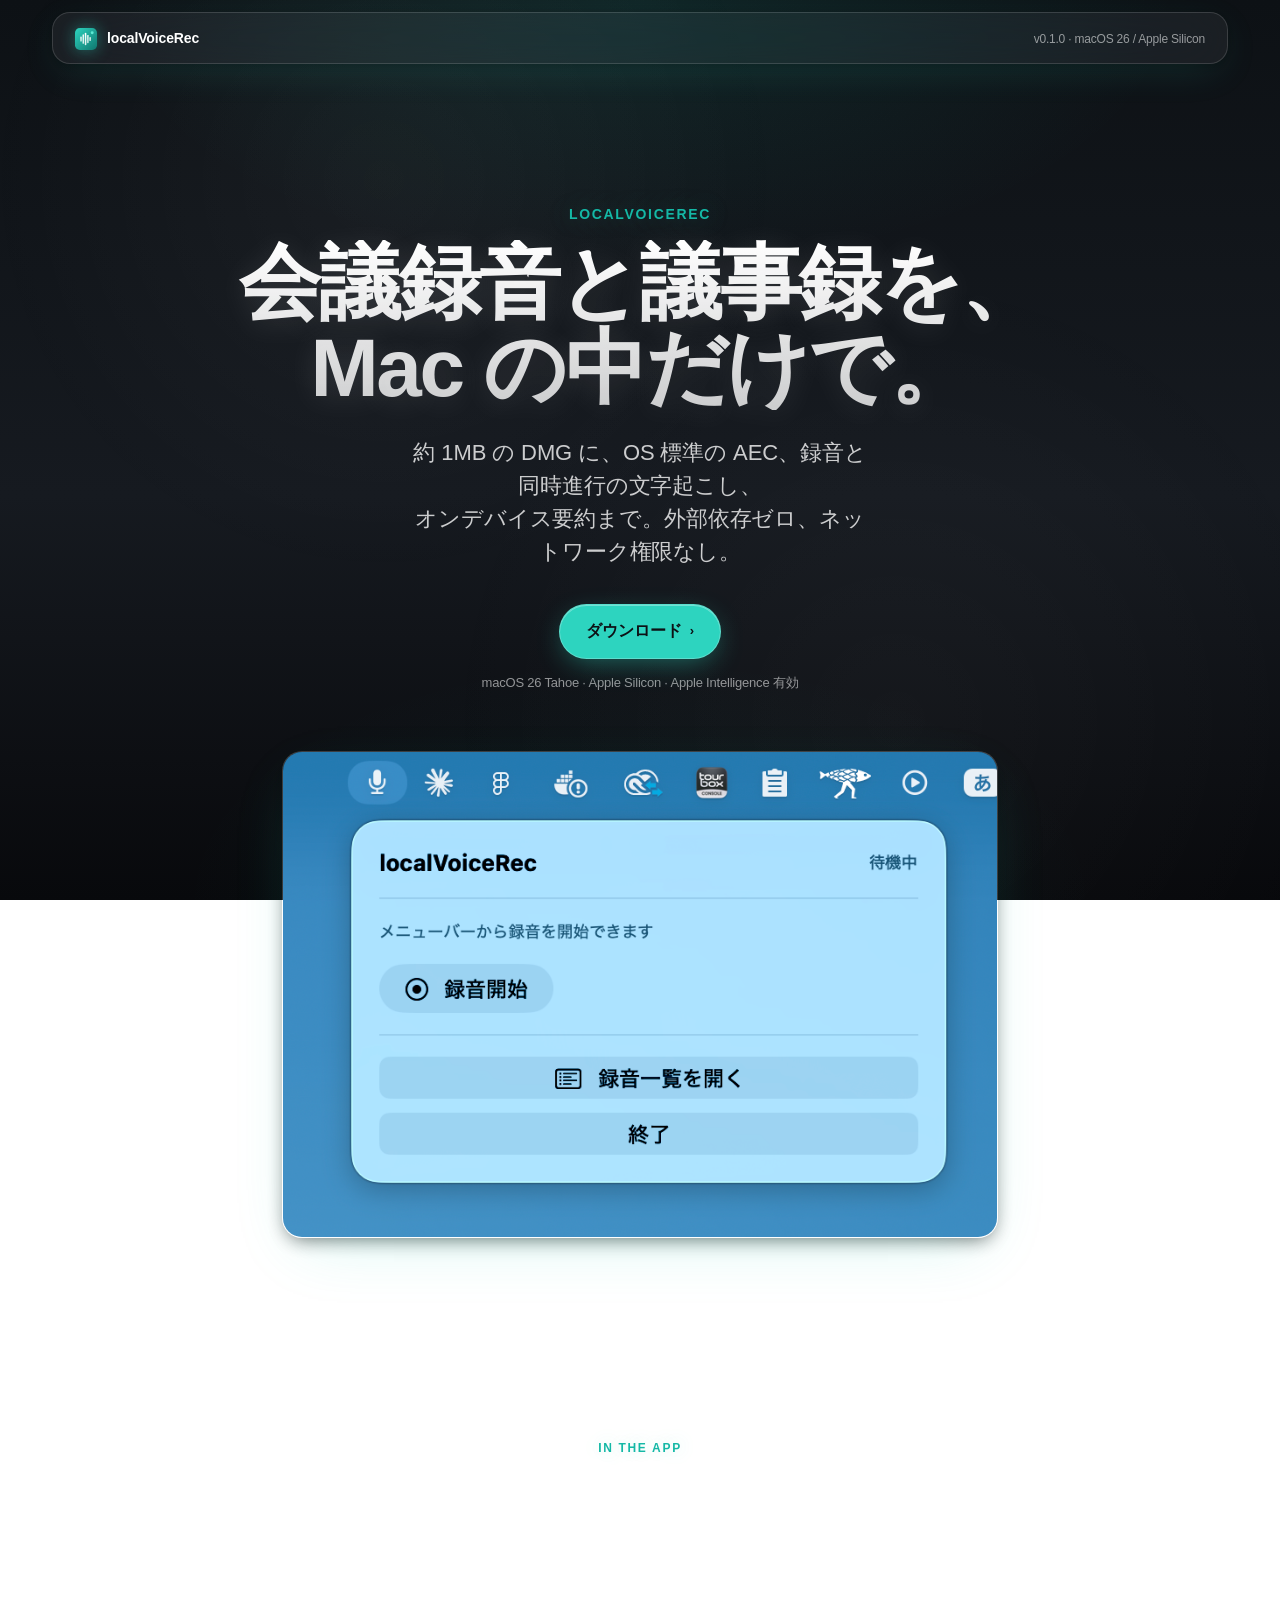
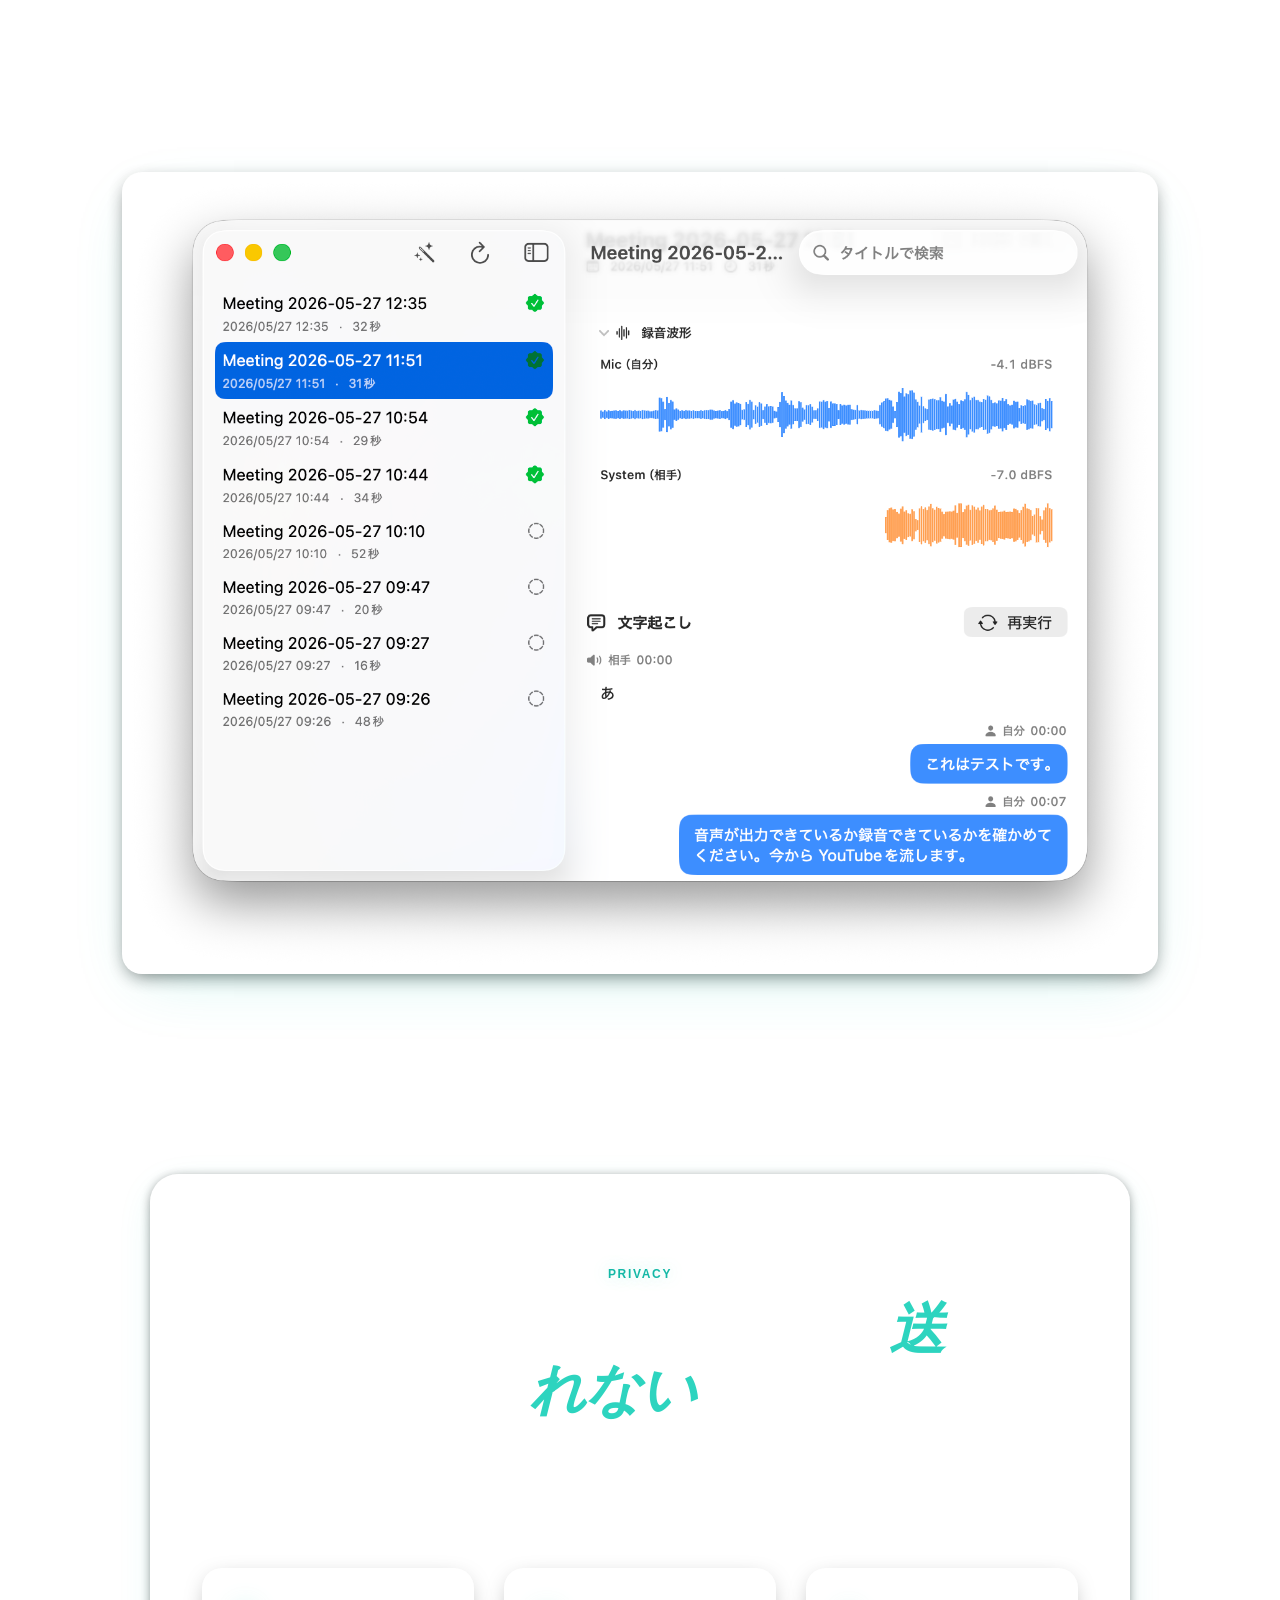
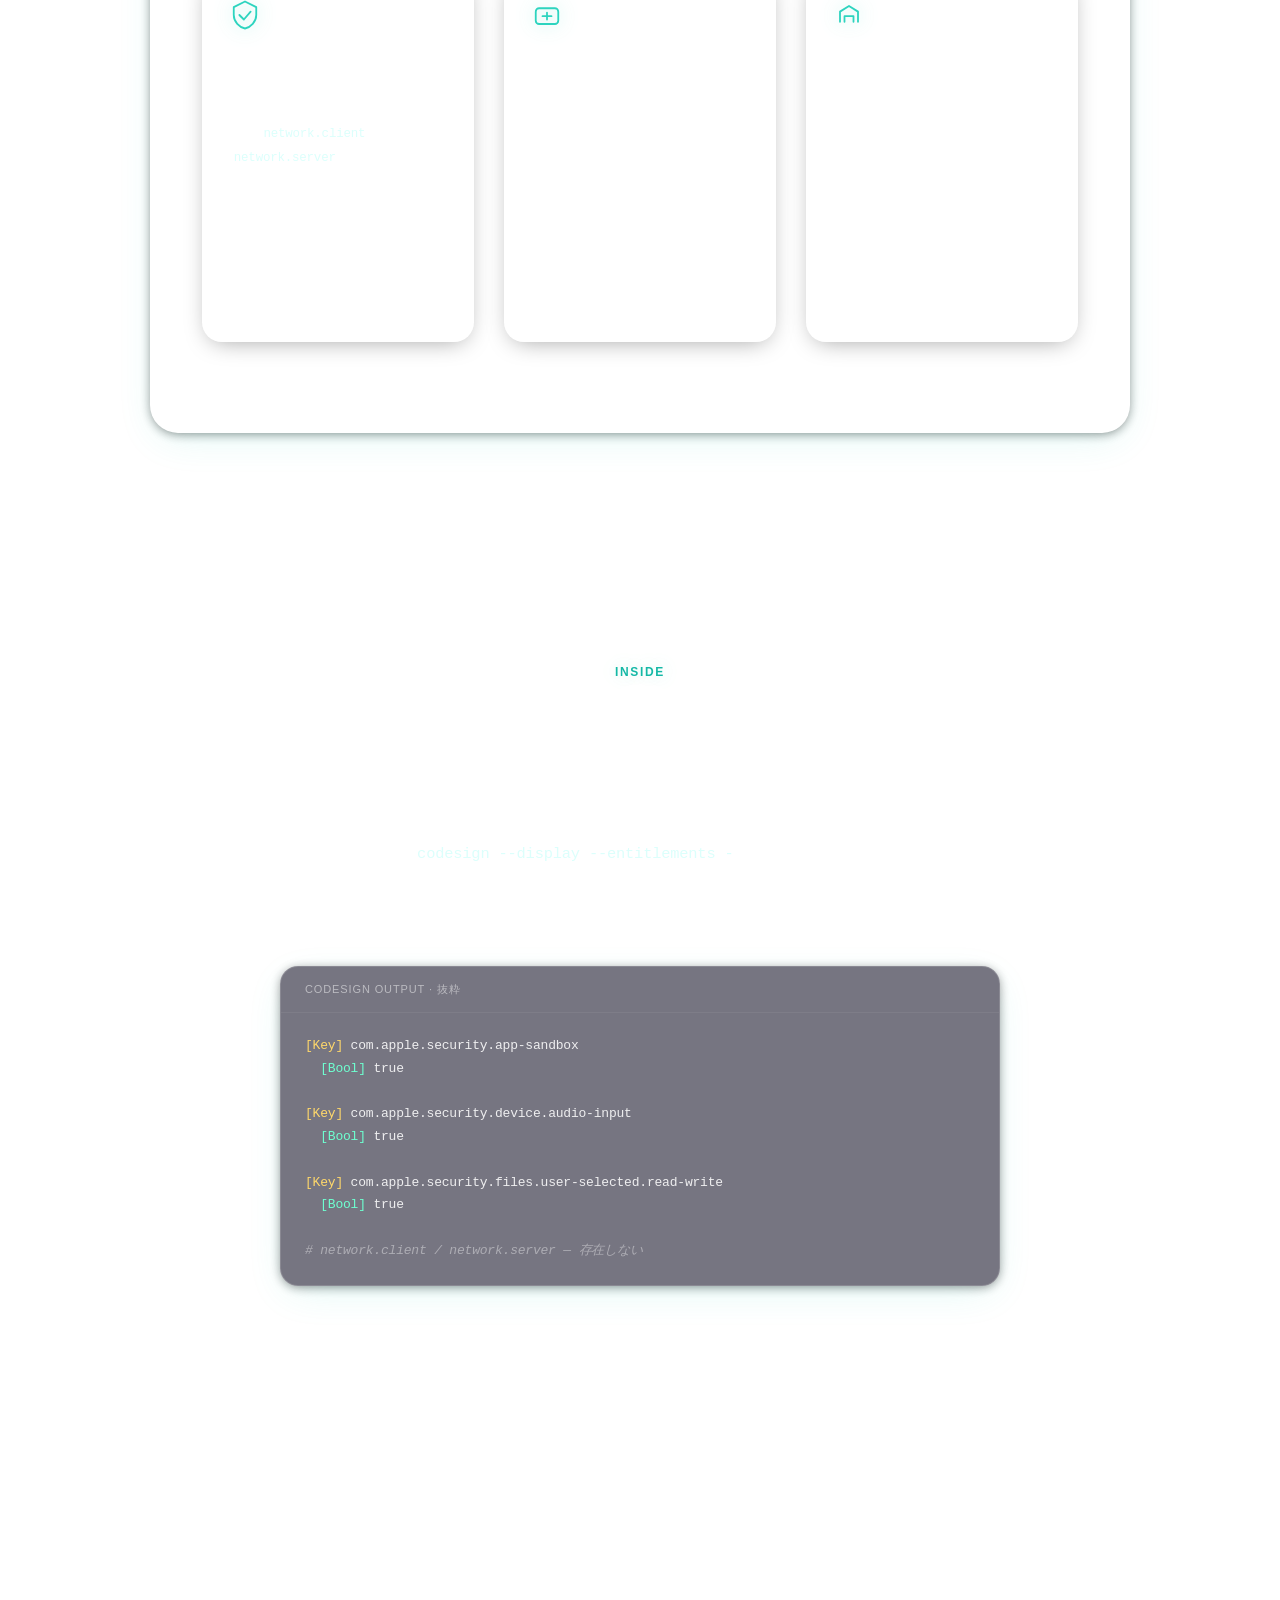
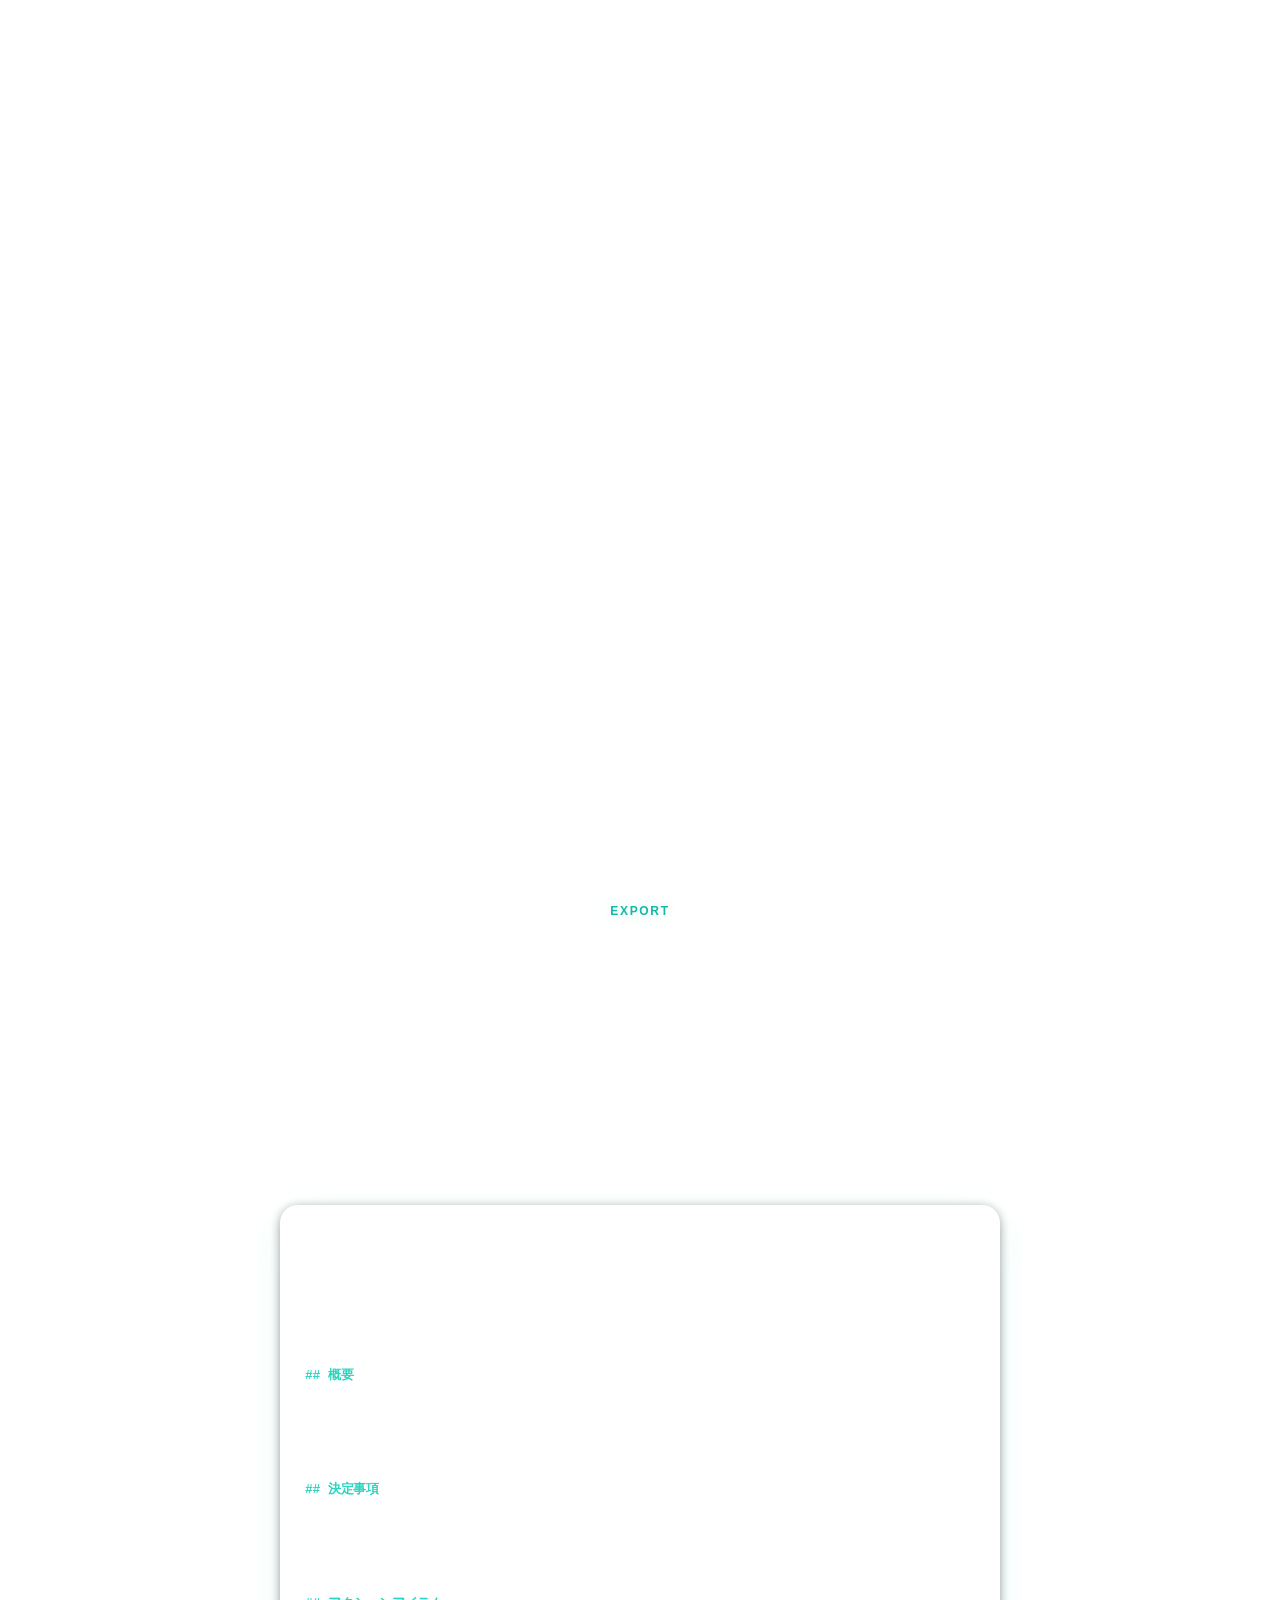
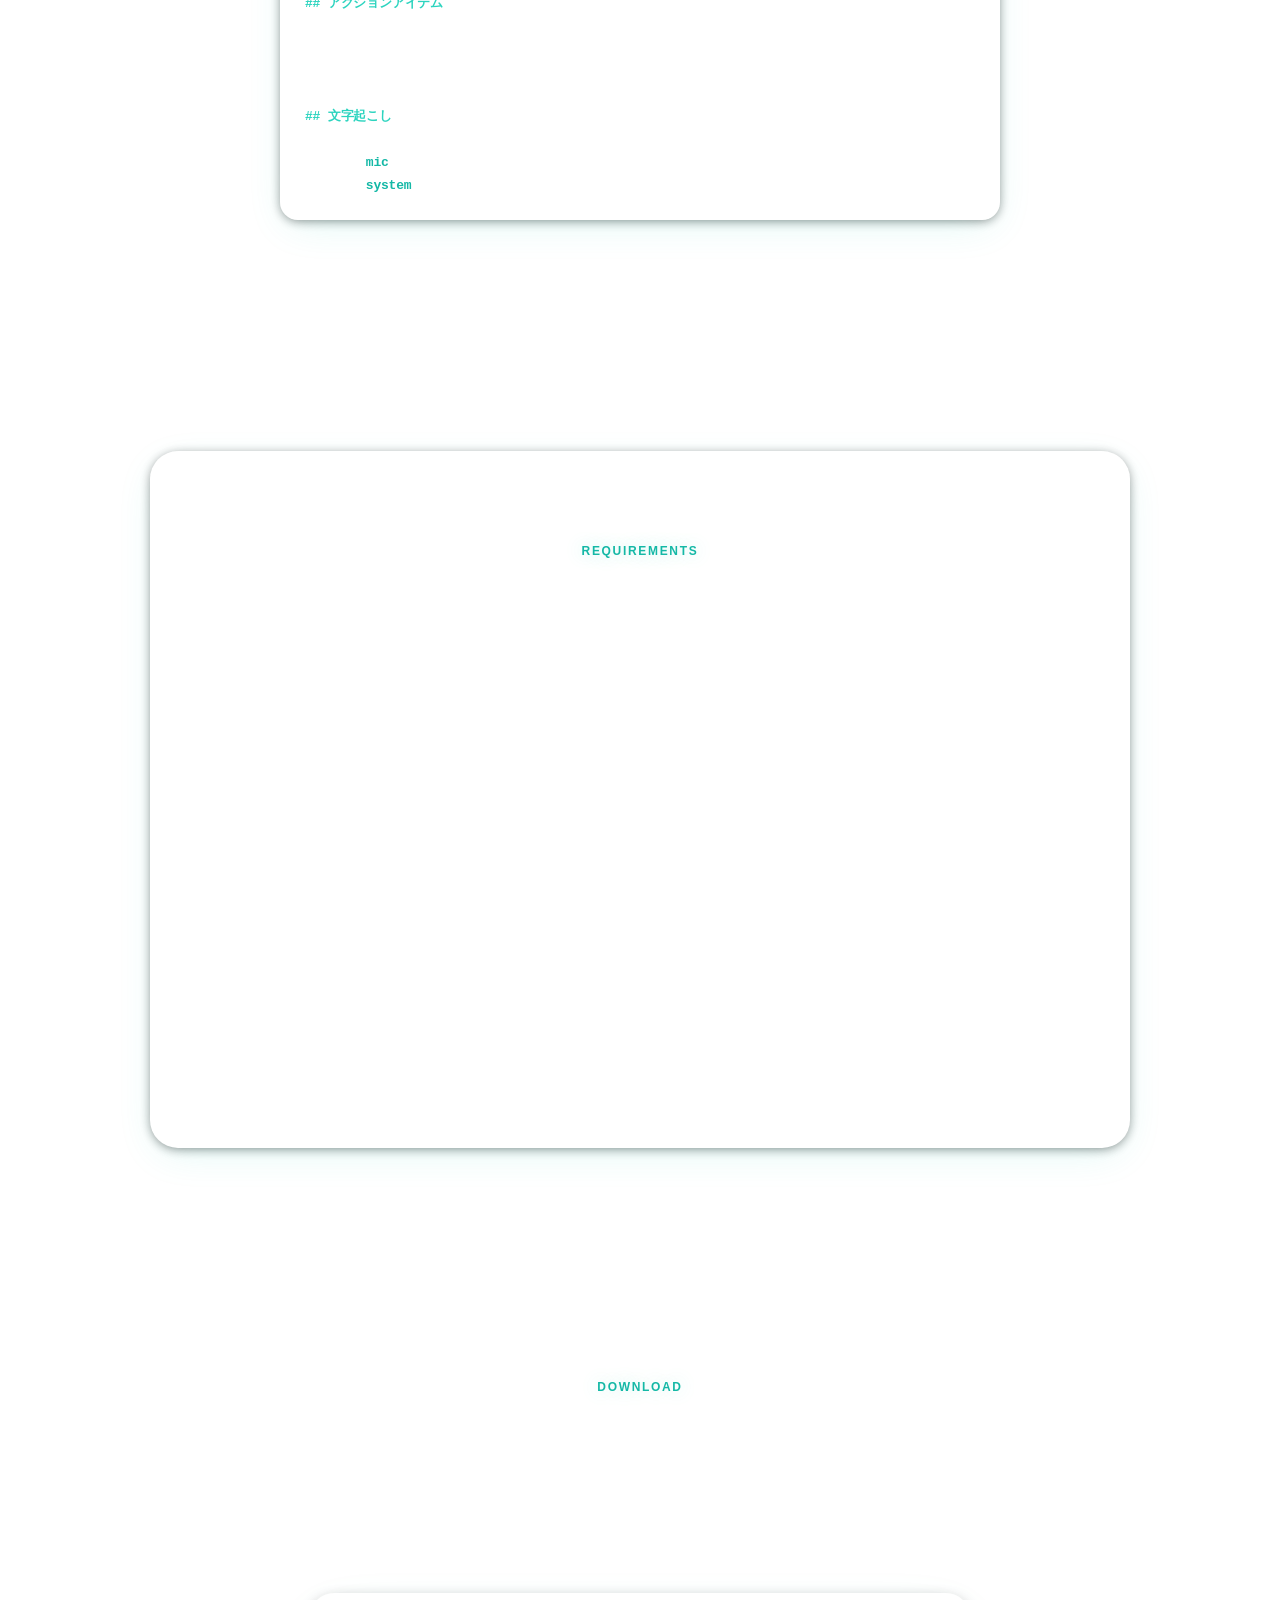
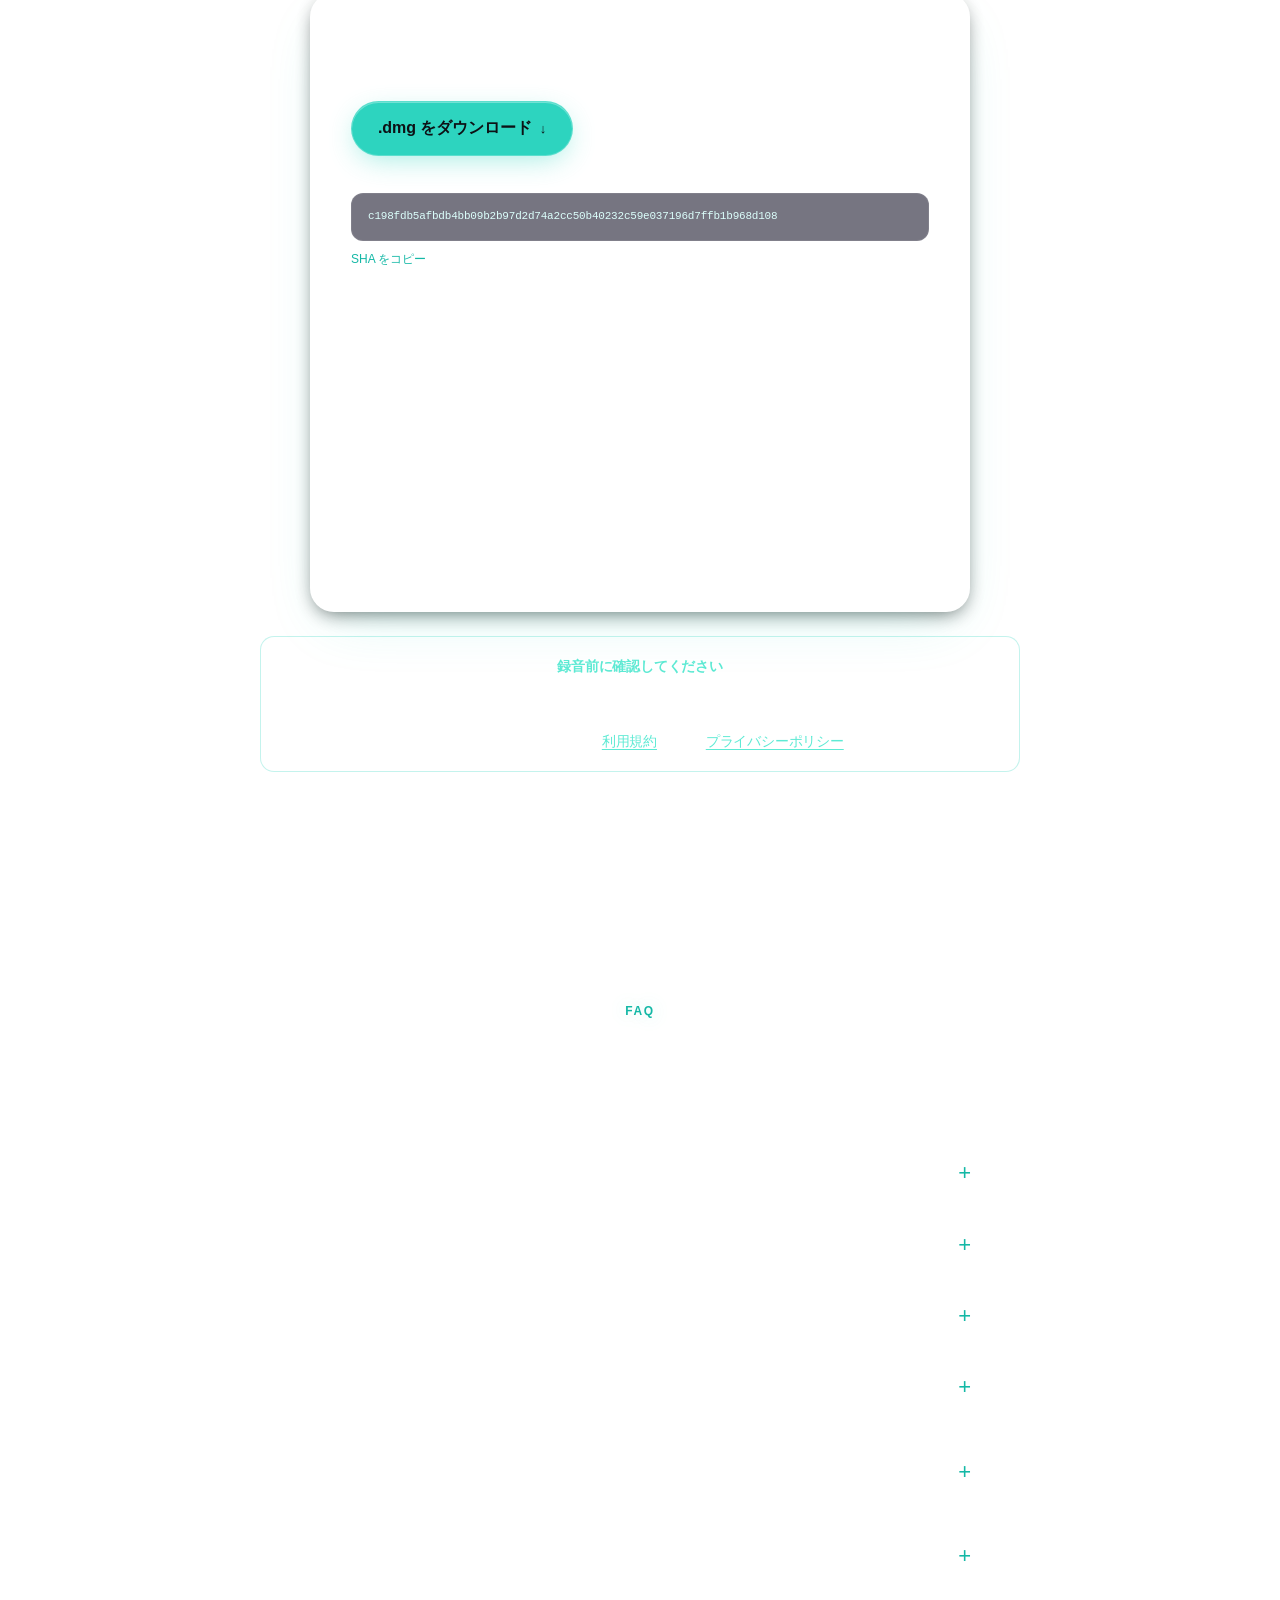
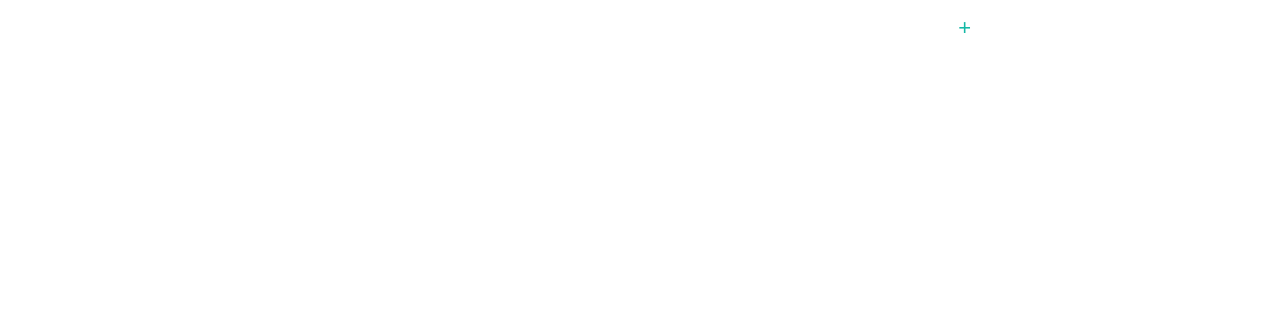
==== site/index.html @ 3bce3378 "Site: drop AI-rainbow palette, switch to charcoal + monochrome teal Why: pink/blue/cyan/violet auror" ====
<!doctype html>
<html lang="ja">
<head>
  <meta charset="utf-8" />
  <meta name="viewport" content="width=device-width, initial-scale=1, viewport-fit=cover" />
  <title>localVoiceRec — 会議録音と議事録を、Mac の中だけで。</title>
  <meta name="description" content="約 1MB の DMG、外部依存ゼロ、ネットワーク権限なし。OS 標準の AEC とオンデバイス文字起こし／要約で、録音から議事録までを Mac の中だけで完結させる macOS アプリ。" />
  <meta name="theme-color" content="#0D1115" />
  <meta property="og:title" content="localVoiceRec" />
  <meta property="og:description" content="約 1MB の DMG。AEC・文字起こし・要約まで、すべてデバイスの中で。" />
  <meta property="og:type" content="website" />
  <link rel="icon" href="favicon.svg" type="image/svg+xml" />
  <link rel="stylesheet" href="style.css" />
  <script>
    // モーション初期化: reduce-motion でないときだけ .lvr-anim を付与する。
    // CSS は .lvr-anim 配下にスコープされているので、付与しないと完全に静的レイアウト。
    // <head> で同期的に付けることで初回描画前にスタイルが確定し、ちらつきを防ぐ。
    (function () {
      try {
        if (!matchMedia('(prefers-reduced-motion: reduce)').matches) {
          document.documentElement.classList.add('lvr-anim');
        }
      } catch (_) { /* 古いブラウザ: 静的のまま */ }
    })();
  </script>
</head>
<body>

<!-- ─────────────────────────────────────────────
     Global nav
     ───────────────────────────────────────────── -->
<header class="globalnav" role="banner">
  <div class="wrap-wide">
    <div class="globalnav-inner">
      <div class="globalnav-brand">
        <svg viewBox="0 0 64 64" aria-hidden="true">
          <defs>
            <linearGradient id="lvrBrandBg" x1="0" y1="0" x2="1" y2="1">
              <stop offset="0%"  stop-color="#2DD4BF"/>
              <stop offset="100%" stop-color="#0F766E"/>
            </linearGradient>
            <linearGradient id="lvrBrandBars" x1="0" y1="0" x2="0" y2="1">
              <stop offset="0%"  stop-color="#FFFFFF"/>
              <stop offset="100%" stop-color="rgba(255,255,255,0.85)"/>
            </linearGradient>
          </defs>
          <rect width="64" height="64" rx="14" fill="url(#lvrBrandBg)"/>
          <g fill="url(#lvrBrandBars)">
            <rect x="15.5" y="24.5" width="4" height="15" rx="2"/>
            <rect x="22" y="18" width="4" height="28" rx="2"/>
            <rect x="28.5" y="13.5" width="4.5" height="37" rx="2.25"/>
            <rect x="35.5" y="20" width="4" height="24" rx="2"/>
            <rect x="42" y="26" width="4" height="12" rx="2"/>
          </g>
          <circle cx="50" cy="14" r="4.25" fill="#5EEAD4"/>
        </svg>
        localVoiceRec
      </div>
      <div class="globalnav-meta">v0.1.0 · macOS 26 / Apple Silicon</div>
    </div>
  </div>
</header>

<!-- ─────────────────────────────────────────────
     Hero
     ───────────────────────────────────────────── -->
<section class="hero">
  <div class="wrap">
    <p class="hero-eyebrow">localVoiceRec</p>
    <h1>会議録音と議事録を、<br />Mac の中だけで。</h1>
    <p class="hero-lead">
      約 1MB の DMG に、OS 標準の AEC、録音と同時進行の文字起こし、<br />
      オンデバイス要約まで。外部依存ゼロ、ネットワーク権限なし。
    </p>
    <div class="hero-cta">
      <a class="btn-pill btn-pill-primary" href="#download">
        ダウンロード
        <span class="arrow">›</span>
      </a>
      <p class="hero-fineprint">macOS 26 Tahoe · Apple Silicon · Apple Intelligence 有効</p>
    </div>
  </div>
  <figure class="hero-shot">
    <img class="parallax-tilt" src="screenshots/menubar.png" alt="メニューバーから localVoiceRec を開いたウィンドウ。録音開始 / 録音一覧を開く / 終了の 3 つの操作。" />
  </figure>
</section>

<!-- ─────────────────────────────────────────────
     Detail screenshot — full bleed product shot
     ───────────────────────────────────────────── -->
<section class="feature alt reveal">
  <div class="wrap-wide">
    <p class="feature-eyebrow">In the app</p>
    <h2>すべての工程を、ひとつのウィンドウで。</h2>
    <p class="feature-lead">
      録音中からリアルタイムに伸びる文字起こし、チャンネル別の波形、停止後の構造化要約まで。
      左右に並ぶレイアウトで切り替えなしに完結します。
    </p>
    <figure class="app-shot">
      <img class="parallax-tilt" src="screenshots/detail.png" alt="録音一覧と詳細ウィンドウ。左に Meeting エントリ、右に Mic / System の波形と話者ごとの吹き出し、要約まで縦に並ぶ。" />
    </figure>
  </div>
</section>

<!-- ─────────────────────────────────────────────
     Manifesto / 3 pillars (dark section)
     ───────────────────────────────────────────── -->
<section class="feature dark reveal">
  <div class="wrap">
    <p class="feature-eyebrow">Privacy</p>
    <h2>送らない、ではなく、<em>送れない</em>。</h2>
    <p class="feature-lead">
      ネットワーク権限を持たないため、アプリは外部と通信する経路自体を持ちません。
      AEC・文字起こし・要約は、いずれも OS 標準フレームワーク内で完結します。
    </p>
    <div class="feature-grid">
      <div class="feature-card">
        <svg class="feature-icon" viewBox="0 0 32 32" fill="none" stroke="currentColor" stroke-width="1.6" stroke-linecap="round" stroke-linejoin="round" aria-hidden="true">
          <path d="M16 4 L26 9 V16 C26 22 21 27 16 28 C11 27 6 22 6 16 V9 Z"/>
          <path d="M11 16 L15 20 L21 13"/>
        </svg>
        <h3>ネットワーク権限ゼロ</h3>
        <p>App Sandbox を有効化したうえで、<code>network.client</code> / <code>network.server</code> をいずれも付与していません。OS レベルで通信できません。</p>
      </div>
      <div class="feature-card">
        <svg class="feature-icon" viewBox="0 0 32 32" fill="none" stroke="currentColor" stroke-width="1.6" stroke-linecap="round" stroke-linejoin="round" aria-hidden="true">
          <rect x="6" y="10" width="20" height="14" rx="3"/>
          <path d="M16 14 V20"/>
          <path d="M12 17 H20"/>
        </svg>
        <h3>オフラインで完結</h3>
        <p>文字起こしは macOS 26 の SpeechAnalyzer、要約は Foundation Models（オンデバイス）。録音から議事録までインターネットは不要です。</p>
      </div>
      <div class="feature-card">
        <svg class="feature-icon" viewBox="0 0 32 32" fill="none" stroke="currentColor" stroke-width="1.6" stroke-linecap="round" stroke-linejoin="round" aria-hidden="true">
          <path d="M8 22 L8 13 L16 8 L24 13 L24 22"/>
          <path d="M12 22 V17 H20 V22"/>
        </svg>
        <h3>ボットを増やさないローカル録音</h3>
        <p>Zoom / Teams / Meet に外部ボットを参加させる代わりに、Mac 自身が再生・収音する音声を Core Audio process tap で取得します。録音データは端末から一切外に出ません。会議参加者への録音同意の取得は、利用者の責任で事前に行ってください。</p>
      </div>
    </div>
  </div>
</section>

<!-- ─────────────────────────────────────────────
     Inside the bundle (entitlements artifact)
     ───────────────────────────────────────────── -->
<section class="feature reveal">
  <div class="wrap">
    <p class="feature-eyebrow">Inside</p>
    <h2>アプリの中身を、覗いてみる。</h2>
    <p class="feature-lead">
      <code>codesign --display --entitlements -</code> でアプリの権限を確認すると、
      ネットワーク系のキーが存在しないことが分かります。
    </p>
    <figure class="codeblock">
      <figcaption>codesign output · 抜粋</figcaption>
      <pre><code><span class="c-key">[Key]</span> com.apple.security.app-sandbox
  <span class="c-val">[Bool]</span> true

<span class="c-key">[Key]</span> com.apple.security.device.audio-input
  <span class="c-val">[Bool]</span> true

<span class="c-key">[Key]</span> com.apple.security.files.user-selected.read-write
  <span class="c-val">[Bool]</span> true

<span class="c-comment"># network.client / network.server — 存在しない</span></code></pre>
    </figure>
  </div>
</section>

<!-- ─────────────────────────────────────────────
     How it works
     ───────────────────────────────────────────── -->
<section class="feature alt reveal">
  <div class="wrap">
    <p class="feature-eyebrow">Pipeline</p>
    <h2>3 つの工程。<br />すべて端末内で。</h2>
    <ol class="steps">
      <li>
        <p class="step-num">01 — 収録</p>
        <h3>マイクとシステム音声を別チャンネルで。</h3>
        <p>自分の声は <code>AVAudioEngine</code> + AUVoiceProcessing IO で OS 標準の AEC・ノイズ抑制・自動ゲイン調整を適用。相手の声は Core Audio の process tap で取得し、System 側はロックフリーの SPSC リングバッファで受け取ります。話者分離は AI 推定ではなくチャンネルで確定するため、誤判定が起きません。</p>
      </li>
      <li>
        <p class="step-num">02 — 録音と同時進行の文字起こし</p>
        <h3>同じ音声バッファを 3 経路に同時配信。</h3>
        <p>1 つの PCM バッファを、(a) WAV ファイル書き込み、(b) 波形メーター、(c) SpeechAnalyzer への投入、に同期 fan-out します。バッファのコピーを増やさない 1-pass 構造のため、録音中から日本語・英語の文字起こしが伸びていき、停止と同時に確定済みテキストが揃います。</p>
      </li>
      <li>
        <p class="step-num">03 — 構造化要約</p>
        <h3>議事録のかたちに。</h3>
        <p>Foundation Models の <code>@Generable</code> で、概要・決定事項・アクションアイテム・未解決の問い・レビュー項目に整理します。</p>
      </li>
    </ol>
  </div>
</section>

<!-- ─────────────────────────────────────────────
     Export
     ───────────────────────────────────────────── -->
<section class="feature reveal">
  <div class="wrap">
    <p class="feature-eyebrow">Export</p>
    <h2>議事録は、テキストになる。</h2>
    <p class="feature-lead">
      詳細画面からエクスポートすれば、Slack や Notion にそのまま貼り付けられます。
      Markdown とプレーンテキストの 2 形式に対応。
    </p>
    <figure class="codeblock codeblock-md">
      <figcaption>Meeting_20260527.md</figcaption>
<pre><code><span class="m-h1"># 2026-05-27 ロードマップ確認</span>

- <span class="m-key">日時</span>: 2026-05-27 14:30 〜 15:30 (60 分)

<span class="m-h2">## 概要</span>

Q3 の優先順位を整理し、Phase 1 から Phase 2 への
受け渡しを確定した。

<span class="m-h2">## 決定事項</span>

- 録音・文字起こし・要約は完全オンデバイスで進める
- Phase 2 のテスト計画を翌週金曜までに策定

<span class="m-h2">## アクションアイテム</span>

- [ ] テスト計画ドラフト（担当: 佐藤、期限: 06-03）
- [ ] セキュリティレビュー依頼（担当: 未割当）

<span class="m-h2">## 文字起こし</span>

<span class="m-em">[00:00]</span> <span class="m-spk">mic</span>: では、本日のアジェンダから...
<span class="m-em">[00:03]</span> <span class="m-spk">system</span>: 了解しました。まず...</code></pre>
    </figure>
  </div>
</section>

<!-- ─────────────────────────────────────────────
     Spec / requirements
     ───────────────────────────────────────────── -->
<section class="feature alt reveal">
  <div class="wrap">
    <p class="feature-eyebrow">Requirements</p>
    <h2>動作環境とサイズ</h2>
    <dl class="spec">
      <div><dt>OS</dt><dd>macOS 26 Tahoe 以降</dd></div>
      <div><dt>CPU</dt><dd>Apple Silicon (M1 以降)</dd></div>
      <div><dt>メモリ</dt><dd>8 GB 以上を推奨</dd></div>
      <div><dt>Apple Intelligence</dt><dd>有効化が必要</dd></div>
      <div><dt>ネットワーク</dt><dd>不要 (entitlement 未付与)</dd></div>
      <div><dt>権限</dt><dd>マイク／システム音声録音</dd></div>
      <div><dt>DMG サイズ</dt><dd>約 1.0 MB</dd></div>
      <div><dt>.app サイズ</dt><dd>約 1.5 MB</dd></div>
      <div><dt>外部依存</dt><dd>なし (OS 標準フレームワークのみ)</dd></div>
      <div><dt>録音形式</dt><dd>Linear PCM (WAV)</dd></div>
    </dl>
  </div>
</section>

<!-- ─────────────────────────────────────────────
     Download
     ───────────────────────────────────────────── -->
<section class="download reveal" id="download">
  <div class="wrap">
    <p class="feature-eyebrow">Download</p>
    <h2>今すぐ、はじめる。</h2>
    <p class="feature-lead">
      Developer ID 署名 + Notarization 済み。ダウンロード後の Gatekeeper 警告はありません。
    </p>
    <div class="download-card">
      <div class="download-version-row">
        <p class="download-version">version 0.1.0</p>
        <p class="download-build">build 1 · 2026-05-27</p>
      </div>
      <div class="download-cta">
        <a class="btn-pill btn-pill-primary" href="/downloads/localVoiceRec-0.1.0.dmg" download>
          .dmg をダウンロード
          <span class="arrow">↓</span>
        </a>
        <span style="font-size: 12px; color: var(--text-3);">macOS 26+</span>
      </div>

      <span class="download-hash-label">SHA-256</span>
      <code class="download-hash" id="sha">c198fdb5afbdb4bb09b2b97d2d74a2cc50b40232c59e037196d7ffb1b968d108</code>
      <button id="copy-sha" class="btn-copy">SHA をコピー</button>

      <code class="verify-cmd">shasum -a 256 ~/Downloads/localVoiceRec-0.1.0.dmg</code>

      <div class="download-note">
        <strong>v0.1.0 — 初回リリース</strong><br />
        ・マイク + システム音声の 2 チャンネル録音 (Linear PCM / WAV)<br />
        ・AUVoiceProcessing IO による AEC・ノイズ抑制・AGC<br />
        ・録音と同時進行のオンデバイス文字起こし (SpeechAnalyzer)<br />
        ・Foundation Models によるオンデバイス構造化要約<br />
        ・録音一覧 / 詳細表示 / Markdown・テキストエクスポート<br />
        ・スリープ / オーディオ HW 切替 / engine 構成変更を検知して安全停止<br />
        ・ネットワーク権限ゼロ — App Sandbox + Developer ID 署名 + Notarization 済み
      </div>
    </div>

    <div class="consent-warning" role="note">
      <strong>録音前に確認してください</strong>
      会議参加者・通話相手の音声を録音する場合、適用される法令・サービス規約・所属組織のポリシーに従い、
      利用者の責任で必要な同意・告知を取得してください。本アプリは録音同意の取得機能を提供せず、
      録音に起因する一切の責任は利用者が負うものとします。詳細は
      <a href="/terms.html">利用規約</a> および
      <a href="/privacy.html">プライバシーポリシー</a> をご確認ください。
    </div>
  </div>
</section>

<!-- ─────────────────────────────────────────────
     FAQ
     ───────────────────────────────────────────── -->
<section class="feature reveal">
  <div class="wrap">
    <p class="feature-eyebrow">FAQ</p>
    <h2>よくある質問</h2>
    <div class="faq">
      <details>
        <summary>本当に外部に送信していないのか？</summary>
        <div class="answer">
          App Sandbox を有効にしたうえで、<code>com.apple.security.network.client</code> と
          <code>com.apple.security.network.server</code> のどちらも entitlement に
          含めていません。OS がアプリのソケット作成を拒否します。
          <code>codesign --display --entitlements -</code> で確認できます。
        </div>
      </details>
      <details>
        <summary>Apple Intelligence のモデルは外部通信しているのでは？</summary>
        <div class="answer">
          オンデバイスモデル（約 3B）が端末内で推論を行います。Private Cloud Compute への
          フォールバックは本アプリでは使いません（ネットワーク entitlement がないため、
          技術的に経路がない）。
        </div>
      </details>
      <details>
        <summary>会議参加者への録音の告知や同意は必要？</summary>
        <div class="answer">
          <strong>必要です。</strong>本アプリは会議参加者への告知や同意取得を自動化する機能を持ちません。
          録音前に、利用者ご自身で全参加者に録音する旨を伝え、明示的な同意を得てください。
          所属組織のポリシー、サービス利用規約、各国・地域の法令（盗聴・通信秘密に関する規定など）
          に従う責任は利用者にあります。
          無断録音は本アプリの想定する利用方法ではありません。
        </div>
      </details>
      <details>
        <summary>録音データはどこに保存される？ ファイル形式は？</summary>
        <div class="answer">
          アプリのサンドボックス内、
          <code>~/Library/Containers/com.example.localVoiceRec/</code>
          の下に保存されます。形式は Linear PCM (WAV) で、可逆・非圧縮。
          アプリから個別／一括削除でき、削除時はファイル実体も同時に消去されます。
        </div>
      </details>
      <details>
        <summary>録音中のマイクへの回り込み (スピーカーから出た相手の声) は文字起こしを汚さない？</summary>
        <div class="answer">
          マイク収音は <code>AVAudioEngine</code> の入力ノードに対して
          <code>setVoiceProcessingEnabled(true)</code> を有効化し、macOS の AUVoiceProcessing IO を経由します。
          OS 標準の AEC (エコーキャンセル)、ノイズ抑制、自動ゲイン調整がマイク側にかかるため、
          ヘッドフォン未使用時の回り込みは大きく抑えられます。
        </div>
      </details>
      <details>
        <summary>録音が終わってから文字起こしを待つ必要がある？</summary>
        <div class="answer">
          ありません。1 つの音声バッファを「WAV への書き込み」「波形メーター」「SpeechAnalyzer への投入」に
          同期 fan-out する 1-pass 構造のため、録音中からリアルタイムに文字起こしが伸びていきます。
          停止と同時に確定済みのテキストが揃った状態になり、続けて要約を生成します。
        </div>
      </details>
      <details>
        <summary>ソースコードは公開されているか？</summary>
        <div class="answer">
          仕様書・ソース・テスト・配布手順は GitHub で公開しています。
          <a href="https://github.com/Rikuto-des/localVoiceRec">Rikuto-des/localVoiceRec</a>
        </div>
      </details>
    </div>
  </div>
</section>

<!-- ─────────────────────────────────────────────
     Footer
     ───────────────────────────────────────────── -->
<footer class="footer">
  <div class="wrap-wide">
    <div class="footer-inner">
      <div>© 2026 localVoiceRec</div>
      <div class="footer-links">
        <a href="/privacy.html">プライバシー</a>
        <a href="/terms.html">利用規約</a>
        <a href="https://github.com/Rikuto-des/localVoiceRec">Source</a>
        <a href="https://github.com/Rikuto-des/localVoiceRec/blob/main/docs/spec.md">Spec</a>
        <a href="https://github.com/Rikuto-des/localVoiceRec/blob/main/docs/security-audit.md">Security</a>
      </div>
    </div>
  </div>
</footer>

<script>
  // SHA コピーボタン
  document.getElementById('copy-sha')?.addEventListener('click', async (e) => {
    const sha = document.getElementById('sha').textContent.trim();
    try {
      await navigator.clipboard.writeText(sha);
      const btn = e.currentTarget;
      const orig = btn.textContent;
      btn.textContent = '✓ コピーしました';
      setTimeout(() => { btn.textContent = orig; }, 1600);
    } catch (_) {
      window.prompt('SHA-256', sha);
    }
  });

  // モーション (reveal + parallax) は <html class="lvr-anim"> が付いているときだけ走らせる。
  // <head> の inline script が reduce-motion ユーザーには付けない設計。
  (function () {
    if (!document.documentElement.classList.contains('lvr-anim')) return;

    // 1) スクロールでセクションがフェードイン
    if ('IntersectionObserver' in window) {
      const io = new IntersectionObserver((entries) => {
        for (const entry of entries) {
          if (entry.isIntersecting) {
            entry.target.classList.add('is-visible');
            io.unobserve(entry.target);
          }
        }
      }, { threshold: 0.08, rootMargin: '0px 0px -8% 0px' });
      document.querySelectorAll('.reveal').forEach((el) => io.observe(el));
    } else {
      // 古いブラウザは fallback で全部表示
      document.querySelectorAll('.reveal').forEach((el) => el.classList.add('is-visible'));
    }

    // 2) スクリーンショットのパララックス: 画面中央からの距離に応じて Y を僅かにずらす
    const tilts = Array.from(document.querySelectorAll('.parallax-tilt'));
    if (tilts.length) {
      let ticking = false;
      const update = () => {
        const vh = window.innerHeight || document.documentElement.clientHeight;
        const center = vh / 2;
        for (const el of tilts) {
          const r = el.getBoundingClientRect();
          // 画面に全く入っていない要素はスキップ (微妙な省力化)
          if (r.bottom < -200 || r.top > vh + 200) continue;
          const elCenter = r.top + r.height / 2;
          const distance = elCenter - center;
          // ±30px に clamp。係数 0.06 で滑らかさを保つ
          const ty = Math.max(-30, Math.min(30, -distance * 0.06));
          el.style.setProperty('--ty', ty.toFixed(2) + 'px');
        }
        ticking = false;
      };
      const onScroll = () => {
        if (!ticking) { requestAnimationFrame(update); ticking = true; }
      };
      window.addEventListener('scroll', onScroll, { passive: true });
      window.addEventListener('resize', onScroll, { passive: true });
      update();
    }
  })();
</script>

</body>
</html>
---- site/style.css ----
/* ─────────────────────────────────────────────────────────────
   localVoiceRec — distribution site
   Style: Charcoal + monochrome teal accent
   ───────────────────────────────────────────────────────────── */

:root {
  /* Base canvas — neutral deep charcoal (no purple tint) */
  --bg:           #0D1115;
  --bg-alt:       #161A20;
  --bg-deep:      #08090C;

  /* Accent palette — single hue (teal), 4 tints for tonal gradients only.
     既存コードが --aurora-* を参照しているため、変数名は据え置きで値だけ単色化。 */
  --aurora-1: #5EEAD4;  /* teal-300 (highlight) */
  --aurora-2: #2DD4BF;  /* teal-400 (mid)       */
  --aurora-3: #14B8A6;  /* teal-500 (deep)      */
  --aurora-4: #0F766E;  /* teal-700 (deepest)   */

  /* Text */
  --text:    #FFFFFF;
  --text-2:  rgba(255, 255, 255, 0.78);
  --text-3:  rgba(255, 255, 255, 0.55);
  --text-on-dark: #FFFFFF;

  /* Glass */
  --glass-bg:     rgba(255, 255, 255, 0.06);
  --glass-bg-2:   rgba(255, 255, 255, 0.04);
  --glass-border: rgba(255, 255, 255, 0.14);
  --glass-border-soft: rgba(255, 255, 255, 0.08);

  /* Single accent (used sparingly: CTA / brand / em / links) */
  --accent:       #2DD4BF;
  --accent-hover: #5EEAD4;
  --accent-link:  #5EEAD4;

  --separator:       rgba(255, 255, 255, 0.10);
  --separator-light: rgba(255, 255, 255, 0.06);

  --max:      980px;
  --max-wide: 1200px;

  --font-sans: -apple-system, BlinkMacSystemFont, "SF Pro Display", "SF Pro Text",
               "Inter", "Helvetica Neue", "Hiragino Kaku Gothic ProN", "Yu Gothic", sans-serif;
  --font-mono: "SF Mono", "Menlo", "Consolas", monospace;

  /* シャドウもチャコール基調 + 薄いティールグロー */
  --shadow-soft: 0 10px 40px -10px rgba(45, 212, 191, 0.18),
                 0 2px 12px -2px rgba(0, 0, 0, 0.55);
  --shadow-card: 0 20px 60px -20px rgba(45, 212, 191, 0.22),
                 0 6px 20px -6px rgba(0, 0, 0, 0.65);
}

* { box-sizing: border-box; -webkit-font-smoothing: antialiased; -moz-osx-font-smoothing: grayscale; }

html { font-size: 17px; }

body {
  margin: 0;
  color: var(--text);
  font-family: var(--font-sans);
  line-height: 1.55;
  letter-spacing: -0.012em;
  min-height: 100vh;
  /* マルチハイマップ → 単色ティールグロー 2 つだけ + 縦方向チャコール */
  background:
    radial-gradient(ellipse 70% 50% at 50% 0%,   rgba(45, 212, 191, 0.10), transparent 60%),
    radial-gradient(ellipse 60% 45% at 50% 100%, rgba(45, 212, 191, 0.06), transparent 60%),
    linear-gradient(180deg, var(--bg) 0%, var(--bg-alt) 55%, var(--bg-deep) 100%);
  background-attachment: fixed;
  position: relative;
  overflow-x: hidden;
}

/* Subtle film grain via SVG-less technique — overlay noise using gradients */
body::before {
  content: "";
  position: fixed;
  inset: 0;
  pointer-events: none;
  background:
    radial-gradient(circle at 30% 20%, rgba(255, 255, 255, 0.04) 0%, transparent 35%),
    radial-gradient(circle at 70% 80%, rgba(255, 255, 255, 0.03) 0%, transparent 40%);
  z-index: 0;
}

main, header, footer, section { position: relative; z-index: 1; }

a { color: var(--accent-link); text-decoration: none; transition: color 0.2s ease; }
a:hover { color: var(--accent-hover); text-decoration: underline; }

code { font-family: var(--font-mono); }
p code, dd code, .answer code {
  background: rgba(255, 255, 255, 0.10);
  border: 1px solid var(--glass-border-soft);
  padding: 0.1em 0.45em;
  border-radius: 6px;
  font-size: 0.86em;
  color: #DCFFFC;
  backdrop-filter: blur(6px);
  -webkit-backdrop-filter: blur(6px);
}

em { font-style: normal; color: var(--aurora-3); }

.wrap      { max-width: var(--max);      margin: 0 auto; padding: 0 22px; }
.wrap-wide { max-width: var(--max-wide); margin: 0 auto; padding: 0 22px; }

@media (max-width: 600px) {
  .wrap, .wrap-wide { padding: 0 18px; }
  html { font-size: 16px; }
}

/* ─────────────────────────────────────────────────────────────
   Global nav — frosted glass bar
   ───────────────────────────────────────────────────────────── */
.globalnav {
  position: sticky;
  top: 12px;
  z-index: 9999;
  margin: 12px auto 0;
  max-width: calc(var(--max-wide) - 24px);
  height: 52px;
  background: var(--glass-bg);
  backdrop-filter: saturate(160%) blur(28px);
  -webkit-backdrop-filter: saturate(160%) blur(28px);
  border: 1px solid var(--glass-border);
  border-radius: 18px;
  box-shadow: var(--shadow-soft);
}
.globalnav .wrap-wide { padding: 0 22px; }
.globalnav-inner {
  height: 52px;
  display: flex;
  align-items: center;
  justify-content: space-between;
  font-size: 12px;
  color: var(--text-2);
}
.globalnav-brand {
  display: flex;
  align-items: center;
  gap: 10px;
  font-weight: 600;
  color: var(--text);
  letter-spacing: -0.01em;
  font-size: 14px;
}
.globalnav-brand svg { width: 22px; height: 22px; filter: drop-shadow(0 0 8px rgba(45, 212, 191, 0.45)); }
.globalnav-meta { color: var(--text-3); }
@media (max-width: 600px) { .globalnav-meta { display: none; } }

/* ─────────────────────────────────────────────────────────────
   Hero
   ───────────────────────────────────────────────────────────── */
.hero {
  padding: clamp(72px, 11vw, 140px) 0 clamp(28px, 5vw, 56px);
  text-align: center;
}
.hero-eyebrow {
  font-size: 14px;
  font-weight: 600;
  color: var(--aurora-3);
  margin: 0 0 14px;
  letter-spacing: 0.12em;
  text-transform: uppercase;
  text-shadow: 0 0 24px rgba(45, 212, 191, 0.35);
}
h1 {
  font-size: clamp(40px, 6.4vw, 84px);
  font-weight: 600;
  line-height: 1.04;
  letter-spacing: -0.028em;
  margin: 0 0 26px;
  background: linear-gradient(180deg, #FFFFFF 0%, rgba(255, 255, 255, 0.78) 100%);
  -webkit-background-clip: text;
  background-clip: text;
  -webkit-text-fill-color: transparent;
  text-shadow: 0 4px 30px rgba(255, 255, 255, 0.12);
}
.hero-lead {
  font-size: clamp(18px, 1.8vw, 22px);
  color: var(--text-2);
  line-height: 1.5;
  margin: 0 auto 36px;
  max-width: 38ch;
  letter-spacing: -0.005em;
}

.hero-cta {
  display: inline-flex;
  flex-direction: column;
  gap: 14px;
  align-items: center;
}
.hero-fineprint {
  font-size: 13px;
  color: var(--text-3);
  margin: 0;
}

/* Hero product shot */
.hero-shot {
  margin: clamp(48px, 7vw, 88px) auto 0;
  max-width: 760px;
  padding: 0 22px;
}
.hero-shot img {
  width: 100%;
  height: auto;
  display: block;
  border-radius: 20px;
  border: 1px solid var(--glass-border);
  box-shadow: var(--shadow-card);
  background: var(--glass-bg);
  backdrop-filter: blur(12px);
  -webkit-backdrop-filter: blur(12px);
}

/* ─────────────────────────────────────────────────────────────
   Buttons — gradient glass pill
   ───────────────────────────────────────────────────────────── */
.btn-pill {
  display: inline-flex;
  align-items: center;
  gap: 8px;
  padding: 14px 26px;
  border-radius: 980px;
  font-size: 16px;
  font-weight: 500;
  letter-spacing: -0.005em;
  text-decoration: none;
  border: 1px solid var(--glass-border);
  cursor: pointer;
  transition: transform 0.15s ease, box-shadow 0.25s ease, background 0.25s ease;
  white-space: nowrap;
  position: relative;
  overflow: hidden;
}
.btn-pill-primary {
  color: #0D1115;
  background: var(--accent);
  border-color: rgba(255, 255, 255, 0.22);
  box-shadow:
    0 8px 28px -6px rgba(45, 212, 191, 0.45),
    inset 0 1px 0 rgba(255, 255, 255, 0.32);
  font-weight: 600;
}
.btn-pill-primary:hover {
  color: #0D1115;
  text-decoration: none;
  transform: translateY(-1px);
  background: var(--accent-hover);
  box-shadow:
    0 12px 36px -6px rgba(45, 212, 191, 0.60),
    inset 0 1px 0 rgba(255, 255, 255, 0.40);
}
.btn-pill-primary:active { transform: translateY(0) scale(0.98); }

.btn-pill-secondary {
  color: var(--text);
  background: var(--glass-bg);
  backdrop-filter: blur(20px);
  -webkit-backdrop-filter: blur(20px);
}
.btn-pill-secondary:hover {
  color: var(--text);
  background: rgba(255, 255, 255, 0.14);
  text-decoration: none;
}

.btn-pill .arrow { font-size: 13px; }

/* ─────────────────────────────────────────────────────────────
   Feature panel — translucent glass slabs
   ───────────────────────────────────────────────────────────── */
.feature {
  padding: clamp(72px, 9vw, 130px) 0;
  text-align: center;
}
.feature.alt,
.feature.dark {
  /* Both variants render as a glass slab on the aurora background */
  background: transparent;
}
.feature.alt .wrap,
.feature.dark .wrap,
.feature.alt .wrap-wide,
.feature.dark .wrap-wide {
  position: relative;
}

.feature.alt > .wrap,
.feature.dark > .wrap {
  background: var(--glass-bg-2);
  border: 1px solid var(--glass-border-soft);
  border-radius: 28px;
  padding: clamp(48px, 7vw, 96px) clamp(24px, 4vw, 56px);
  backdrop-filter: blur(24px);
  -webkit-backdrop-filter: blur(24px);
  box-shadow: var(--shadow-soft);
  max-width: var(--max);
}

.feature-eyebrow {
  font-size: 12px;
  font-weight: 600;
  color: var(--aurora-3);
  letter-spacing: 0.14em;
  text-transform: uppercase;
  margin: 0 0 16px;
  text-shadow: 0 0 18px rgba(45, 212, 191, 0.30);
}

h2 {
  font-size: clamp(32px, 4.6vw, 56px);
  font-weight: 600;
  line-height: 1.08;
  letter-spacing: -0.024em;
  margin: 0 0 20px;
  max-width: 20ch;
  margin-left: auto;
  margin-right: auto;
  color: var(--text);
  text-shadow: 0 4px 30px rgba(255, 255, 255, 0.10);
}
h2 em {
  color: var(--accent);
  font-style: italic;
  font-weight: 700;
}

.feature-lead {
  font-size: clamp(17px, 1.4vw, 21px);
  color: var(--text-2);
  line-height: 1.55;
  margin: 0 auto 44px;
  max-width: 48ch;
}

/* App detail shot — floating glass framed image */
.app-shot {
  margin: 0 auto;
  max-width: 1080px;
  padding: 0 22px;
}
.app-shot img {
  width: 100%;
  height: auto;
  display: block;
  border-radius: 20px;
  border: 1px solid var(--glass-border);
  box-shadow: var(--shadow-card);
}

/* ─────────────────────────────────────────────────────────────
   3-column feature grid — glass cards
   ───────────────────────────────────────────────────────────── */
.feature-grid {
  display: grid;
  grid-template-columns: repeat(3, 1fr);
  gap: clamp(20px, 2.4vw, 32px);
  text-align: left;
  margin-top: 28px;
}
@media (max-width: 820px) { .feature-grid { grid-template-columns: 1fr; } }

.feature-card {
  background: var(--glass-bg);
  border: 1px solid var(--glass-border);
  border-radius: 20px;
  padding: 28px 24px;
  backdrop-filter: blur(20px);
  -webkit-backdrop-filter: blur(20px);
  box-shadow: 0 6px 24px -8px rgba(0, 0, 0, 0.4);
  transition: transform 0.25s ease, box-shadow 0.25s ease, border-color 0.25s ease;
}
.feature-card:hover {
  transform: translateY(-2px);
  border-color: rgba(255, 255, 255, 0.22);
  box-shadow: 0 12px 36px -10px rgba(45, 212, 191, 0.30);
}

.feature-icon {
  width: 36px;
  height: 36px;
  margin-bottom: 18px;
  color: var(--accent);
  filter: drop-shadow(0 0 10px rgba(45, 212, 191, 0.40));
}
.feature-card h3 {
  font-size: 19px;
  font-weight: 600;
  letter-spacing: -0.015em;
  margin: 0 0 10px;
  color: var(--text);
}
.feature-card p {
  font-size: 14.5px;
  line-height: 1.6;
  color: var(--text-2);
  margin: 0;
}

/* ─────────────────────────────────────────────────────────────
   Code / artifact (entitlements display) — dark glass
   ───────────────────────────────────────────────────────────── */
.codeblock {
  margin: 36px auto 0;
  max-width: 720px;
  background: rgba(6, 4, 26, 0.55);
  color: var(--text-on-dark);
  border: 1px solid var(--glass-border);
  border-radius: 18px;
  overflow: hidden;
  text-align: left;
  font-family: var(--font-mono);
  backdrop-filter: blur(20px);
  -webkit-backdrop-filter: blur(20px);
  box-shadow: var(--shadow-soft);
}
.codeblock figcaption {
  font-size: 11px;
  letter-spacing: 0.08em;
  text-transform: uppercase;
  padding: 14px 24px;
  color: rgba(255, 255, 255, 0.5);
  border-bottom: 1px solid var(--separator-light);
  font-family: var(--font-sans);
}
.codeblock pre {
  margin: 0;
  padding: 22px 24px;
  font-size: 13px;
  line-height: 1.75;
  overflow-x: auto;
  color: rgba(255, 255, 255, 0.88);
}
.codeblock .c-key { color: #FFD86B; }
.codeblock .c-val { color: #6EFFD0; }
.codeblock .c-comment { color: rgba(255, 255, 255, 0.4); font-style: italic; }

.codeblock.codeblock-md {
  background: rgba(255, 255, 255, 0.06);
  color: var(--text);
}
.codeblock-md figcaption { color: var(--text-3); }
.codeblock-md pre { color: rgba(255, 255, 255, 0.90); }
.codeblock-md .m-h1 { color: #FFFFFF; font-weight: 700; }
.codeblock-md .m-h2 {
  color: var(--accent);
  font-weight: 600;
}
.codeblock-md .m-key { color: rgba(255, 255, 255, 0.55); }
.codeblock-md .m-em  { color: rgba(255, 255, 255, 0.55); }
.codeblock-md .m-spk { color: var(--aurora-3); font-weight: 600; }

/* ─────────────────────────────────────────────────────────────
   How it works — 3 steps as floating glass tiles
   ───────────────────────────────────────────────────────────── */
.steps {
  list-style: none;
  padding: 0;
  margin: 36px 0 0;
  display: grid;
  grid-template-columns: repeat(3, 1fr);
  gap: clamp(20px, 2.4vw, 32px);
  text-align: left;
}
@media (max-width: 820px) { .steps { grid-template-columns: 1fr; } }

.steps li {
  background: var(--glass-bg);
  border: 1px solid var(--glass-border);
  border-radius: 20px;
  padding: 28px 24px;
  backdrop-filter: blur(20px);
  -webkit-backdrop-filter: blur(20px);
  box-shadow: 0 6px 24px -8px rgba(0, 0, 0, 0.4);
}
.step-num {
  font-size: 12px;
  font-weight: 600;
  letter-spacing: 0.12em;
  text-transform: uppercase;
  color: var(--accent);
  margin: 0 0 10px;
}
.steps h3 {
  font-size: 19px;
  font-weight: 600;
  letter-spacing: -0.015em;
  margin: 0 0 10px;
  color: var(--text);
}
.steps p {
  font-size: 14.5px;
  color: var(--text-2);
  line-height: 1.6;
  margin: 0;
}

/* ─────────────────────────────────────────────────────────────
   Spec / requirements
   ───────────────────────────────────────────────────────────── */
.spec {
  display: grid;
  grid-template-columns: 1fr 1fr;
  gap: 0;
  margin: 36px auto 0;
  max-width: 720px;
  border-top: 1px solid var(--separator);
  text-align: left;
}
@media (max-width: 600px) { .spec { grid-template-columns: 1fr; } }
.spec > div {
  display: grid;
  grid-template-columns: 16ch 1fr;
  gap: 18px;
  padding: 18px 0;
  border-bottom: 1px solid var(--separator-light);
  align-items: baseline;
}
@media (min-width: 600px) {
  .spec > div:nth-child(even) {
    padding-left: 36px;
    border-left: 1px solid var(--separator-light);
  }
}
.spec dt {
  font-size: 13px;
  color: var(--text-3);
  font-weight: 500;
  letter-spacing: 0.02em;
}
.spec dd { margin: 0; font-size: 16px; color: var(--text); font-weight: 400; }

/* ─────────────────────────────────────────────────────────────
   Download section — premium glass card
   ───────────────────────────────────────────────────────────── */
.download {
  padding: clamp(72px, 9vw, 130px) 0;
  text-align: center;
}
.download h2 { max-width: none; }
.download-card {
  max-width: 660px;
  margin: 36px auto 0;
  padding: 40px;
  background: var(--glass-bg);
  border: 1px solid var(--glass-border);
  border-radius: 24px;
  backdrop-filter: blur(28px);
  -webkit-backdrop-filter: blur(28px);
  box-shadow: var(--shadow-card);
  text-align: left;
  position: relative;
  overflow: hidden;
}
.download-card::before {
  content: "";
  position: absolute;
  inset: -2px;
  border-radius: 24px;
  padding: 1px;
  /* 単色ティールの薄→濃→薄 トーナル */
  background: linear-gradient(135deg,
    rgba(45, 212, 191, 0.45) 0%,
    rgba(45, 212, 191, 0.10) 50%,
    rgba(45, 212, 191, 0.35) 100%);
  -webkit-mask: linear-gradient(#000 0 0) content-box, linear-gradient(#000 0 0);
  -webkit-mask-composite: xor;
          mask-composite: exclude;
  pointer-events: none;
}
.download-version-row {
  display: flex;
  align-items: baseline;
  justify-content: space-between;
  margin-bottom: 4px;
}
.download-version {
  font-size: 28px;
  font-weight: 700;
  letter-spacing: -0.022em;
  margin: 0;
  color: var(--text);
}
.download-build {
  font-size: 12px;
  color: var(--text-3);
  margin: 0;
}
.download-cta {
  margin-top: 24px;
  display: flex;
  align-items: center;
  gap: 18px;
  flex-wrap: wrap;
}
.download-cta .btn-pill { font-size: 16px; }
.download-note {
  margin: 24px 0 0;
  padding: 20px;
  background: rgba(255, 255, 255, 0.05);
  border: 1px solid var(--glass-border-soft);
  border-radius: 14px;
  font-size: 13px;
  color: var(--text-2);
  line-height: 1.65;
}
.download-note strong { color: var(--text); }

.download-hash {
  display: block;
  margin-top: 20px;
  padding: 14px 16px;
  background: rgba(6, 4, 26, 0.55);
  border: 1px solid var(--glass-border-soft);
  color: #DCFFFC;
  border-radius: 12px;
  font-family: var(--font-mono);
  font-size: 11px;
  word-break: break-all;
  line-height: 1.6;
}
.download-hash-label {
  display: block;
  font-size: 11px;
  text-transform: uppercase;
  letter-spacing: 0.12em;
  color: var(--text-3);
  margin-bottom: 8px;
}
.btn-copy {
  display: inline-block;
  margin-top: 10px;
  font-size: 12px;
  color: var(--aurora-3);
  background: transparent;
  border: none;
  padding: 0;
  cursor: pointer;
  font-family: inherit;
}
.btn-copy:hover { text-decoration: underline; color: var(--accent-hover); }

.verify-cmd {
  display: block;
  margin-top: 18px;
  padding: 12px 14px;
  background: rgba(255, 255, 255, 0.05);
  border-radius: 10px;
  font-family: var(--font-mono);
  font-size: 12px;
  color: var(--text-2);
  border: 1px solid var(--glass-border-soft);
}

/* ─────────────────────────────────────────────────────────────
   FAQ — glass accordion
   ───────────────────────────────────────────────────────────── */
.faq {
  text-align: left;
  max-width: 720px;
  margin: 36px auto 0;
  background: var(--glass-bg);
  border: 1px solid var(--glass-border);
  border-radius: 20px;
  backdrop-filter: blur(20px);
  -webkit-backdrop-filter: blur(20px);
  padding: 4px 24px;
}
.faq details {
  border-bottom: 1px solid var(--separator-light);
}
.faq details:last-child { border-bottom: none; }
.faq summary {
  list-style: none;
  cursor: pointer;
  padding: 22px 0;
  font-size: 17px;
  font-weight: 600;
  letter-spacing: -0.012em;
  position: relative;
  padding-right: 36px;
  color: var(--text);
  transition: color 0.2s ease;
}
.faq summary::after {
  content: "+";
  position: absolute;
  right: 4px;
  top: 50%;
  transform: translateY(-50%);
  font-size: 22px;
  font-weight: 300;
  color: var(--aurora-3);
  transition: transform 0.25s ease;
}
.faq details[open] summary::after { content: "−"; }
.faq summary::-webkit-details-marker { display: none; }
.faq summary:hover { color: var(--aurora-3); }
.faq .answer {
  padding: 0 0 22px;
  color: var(--text-2);
  font-size: 15.5px;
  line-height: 1.65;
  max-width: 640px;
}
.faq .answer a { color: var(--accent-link); }

/* ─────────────────────────────────────────────────────────────
   Footer
   ───────────────────────────────────────────────────────────── */
.footer {
  padding: 40px 0 32px;
  margin-top: 40px;
  border-top: 1px solid var(--separator-light);
  font-size: 12px;
  color: var(--text-3);
}
.footer-inner {
  display: flex;
  justify-content: space-between;
  align-items: center;
  flex-wrap: wrap;
  gap: 16px;
}
.footer a { color: var(--text-3); }
.footer a:hover { color: var(--text); text-decoration: underline; }
.footer-links { display: flex; gap: 22px; flex-wrap: wrap; }

/* ─────────────────────────────────────────────────────────────
   Utility
   ───────────────────────────────────────────────────────────── */
.sr-only {
  position: absolute;
  width: 1px; height: 1px;
  padding: 0; margin: -1px;
  overflow: hidden; clip: rect(0,0,0,0);
  white-space: nowrap; border: 0;
}

/* ─────────────────────────────────────────────────────────────
   Motion: scroll reveal + hero stagger + screenshot parallax
   - すべて `html.lvr-anim` クラス配下にスコープ。
   - <head> の小さな inline script が prefers-reduced-motion: reduce でない
     ときだけそのクラスを付与する → reduce-motion / no-JS は元の静的レイアウト。
   ───────────────────────────────────────────────────────────── */
.lvr-anim .reveal {
  opacity: 0;
  transform: translate3d(0, 28px, 0);
  transition:
    opacity 0.9s cubic-bezier(0.22, 0.7, 0.18, 1),
    transform 0.9s cubic-bezier(0.22, 0.7, 0.18, 1);
  will-change: opacity, transform;
}
.lvr-anim .reveal.is-visible {
  opacity: 1;
  transform: translate3d(0, 0, 0);
}

/* ヒーローは scroll 前に既に画面内 → 段階フェードインで時間差着地 */
@keyframes lvrFadeUp {
  from { opacity: 0; transform: translate3d(0, 22px, 0); }
  to   { opacity: 1; transform: translate3d(0, 0, 0); }
}
.lvr-anim .hero .hero-eyebrow,
.lvr-anim .hero h1,
.lvr-anim .hero .hero-lead,
.lvr-anim .hero .hero-cta,
.lvr-anim .hero-shot {
  animation: lvrFadeUp 0.95s cubic-bezier(0.22, 0.7, 0.18, 1) both;
}
.lvr-anim .hero .hero-eyebrow { animation-delay: 0.05s; }
.lvr-anim .hero h1            { animation-delay: 0.18s; }
.lvr-anim .hero .hero-lead    { animation-delay: 0.34s; }
.lvr-anim .hero .hero-cta     { animation-delay: 0.50s; }
.lvr-anim .hero-shot          { animation-delay: 0.62s; }

/* 画像のパララックス: JS が --ty を更新 (rAF) → GPU transform */
.lvr-anim .parallax-tilt {
  transform: translate3d(0, var(--ty, 0px), 0);
  will-change: transform;
}

/* カード hover の質感を少し強化 */
.lvr-anim .download-card {
  transition: transform 0.4s cubic-bezier(0.22, 0.7, 0.18, 1),
              box-shadow 0.4s cubic-bezier(0.22, 0.7, 0.18, 1);
}
.lvr-anim .download-card:hover {
  transform: translateY(-3px);
  box-shadow:
    0 28px 80px -24px rgba(45, 212, 191, 0.42),
    0 8px 24px -8px rgba(0, 0, 0, 0.65);
}

@media (prefers-reduced-motion: reduce) {
  *, *::before, *::after { transition: none !important; animation: none !important; }
}

@media print {
  body { background: #fff; color: #000; }
  body::before { display: none; }
  .globalnav, .download-cta, .faq summary::after { display: none; }
}

/* ─────────────────────────────────────────────────────────────
   Legal pages (privacy / terms)
   ───────────────────────────────────────────────────────────── */
.legal {
  padding: 56px 0 96px;
}
.legal .wrap { max-width: 760px; }
.legal-eyebrow {
  font-size: 13px;
  letter-spacing: 0.08em;
  text-transform: uppercase;
  color: var(--accent);
  margin: 0 0 12px;
}
.legal h1 {
  font-size: 40px;
  line-height: 1.15;
  letter-spacing: -0.02em;
  margin: 0 0 14px;
  background: linear-gradient(180deg, #FFFFFF 0%, rgba(255, 255, 255, 0.78) 100%);
  -webkit-background-clip: text;
  background-clip: text;
  color: transparent;
}
.legal-lead {
  color: var(--text-3);
  margin: 0 0 32px;
  font-size: 14px;
}
.legal h2 {
  font-size: 22px;
  letter-spacing: -0.01em;
  margin: 40px 0 12px;
  color: var(--text);
}
.legal p, .legal ul {
  color: var(--text-2);
  font-size: 16px;
  line-height: 1.75;
  margin: 0 0 14px;
}
.legal ul { padding-left: 22px; }
.legal li { margin-bottom: 6px; }
.legal a {
  color: var(--accent-link);
  text-decoration: underline;
  text-decoration-color: rgba(160, 217, 255, 0.4);
  text-underline-offset: 3px;
}
.legal a:hover { text-decoration-color: var(--accent-link); }
.legal code {
  background: var(--glass-bg-2);
  border: 1px solid var(--glass-border-soft);
  border-radius: 4px;
  padding: 1px 6px;
  font-size: 13px;
  color: var(--accent);
}
.legal pre {
  background: var(--glass-bg-2);
  border: 1px solid var(--glass-border-soft);
  border-radius: 8px;
  padding: 14px 16px;
  overflow-x: auto;
  margin: 12px 0 20px;
}
.legal pre code {
  background: none;
  border: none;
  padding: 0;
  color: var(--text-2);
  font-size: 13px;
}
.legal-callout {
  background: rgba(255, 255, 255, 0.04);
  border: 1px solid rgba(45, 212, 191, 0.22);
  border-radius: 12px;
  padding: 20px 22px;
  margin: 16px 0 24px;
}
.legal-callout p:last-child { margin-bottom: 0; }
.legal-callout strong { color: var(--accent-hover); }

/* Consent banner on landing page */
.consent-warning {
  background: rgba(255, 255, 255, 0.04);
  border: 1px solid rgba(45, 212, 191, 0.28);
  border-radius: 14px;
  padding: 18px 22px;
  margin: 24px auto 0;
  max-width: 760px;
  color: var(--text-2);
  font-size: 14px;
  line-height: 1.65;
}
.consent-warning strong { color: var(--accent-hover); display: block; margin-bottom: 6px; }
.consent-warning a { color: var(--accent-link); text-decoration: underline; text-underline-offset: 3px; }
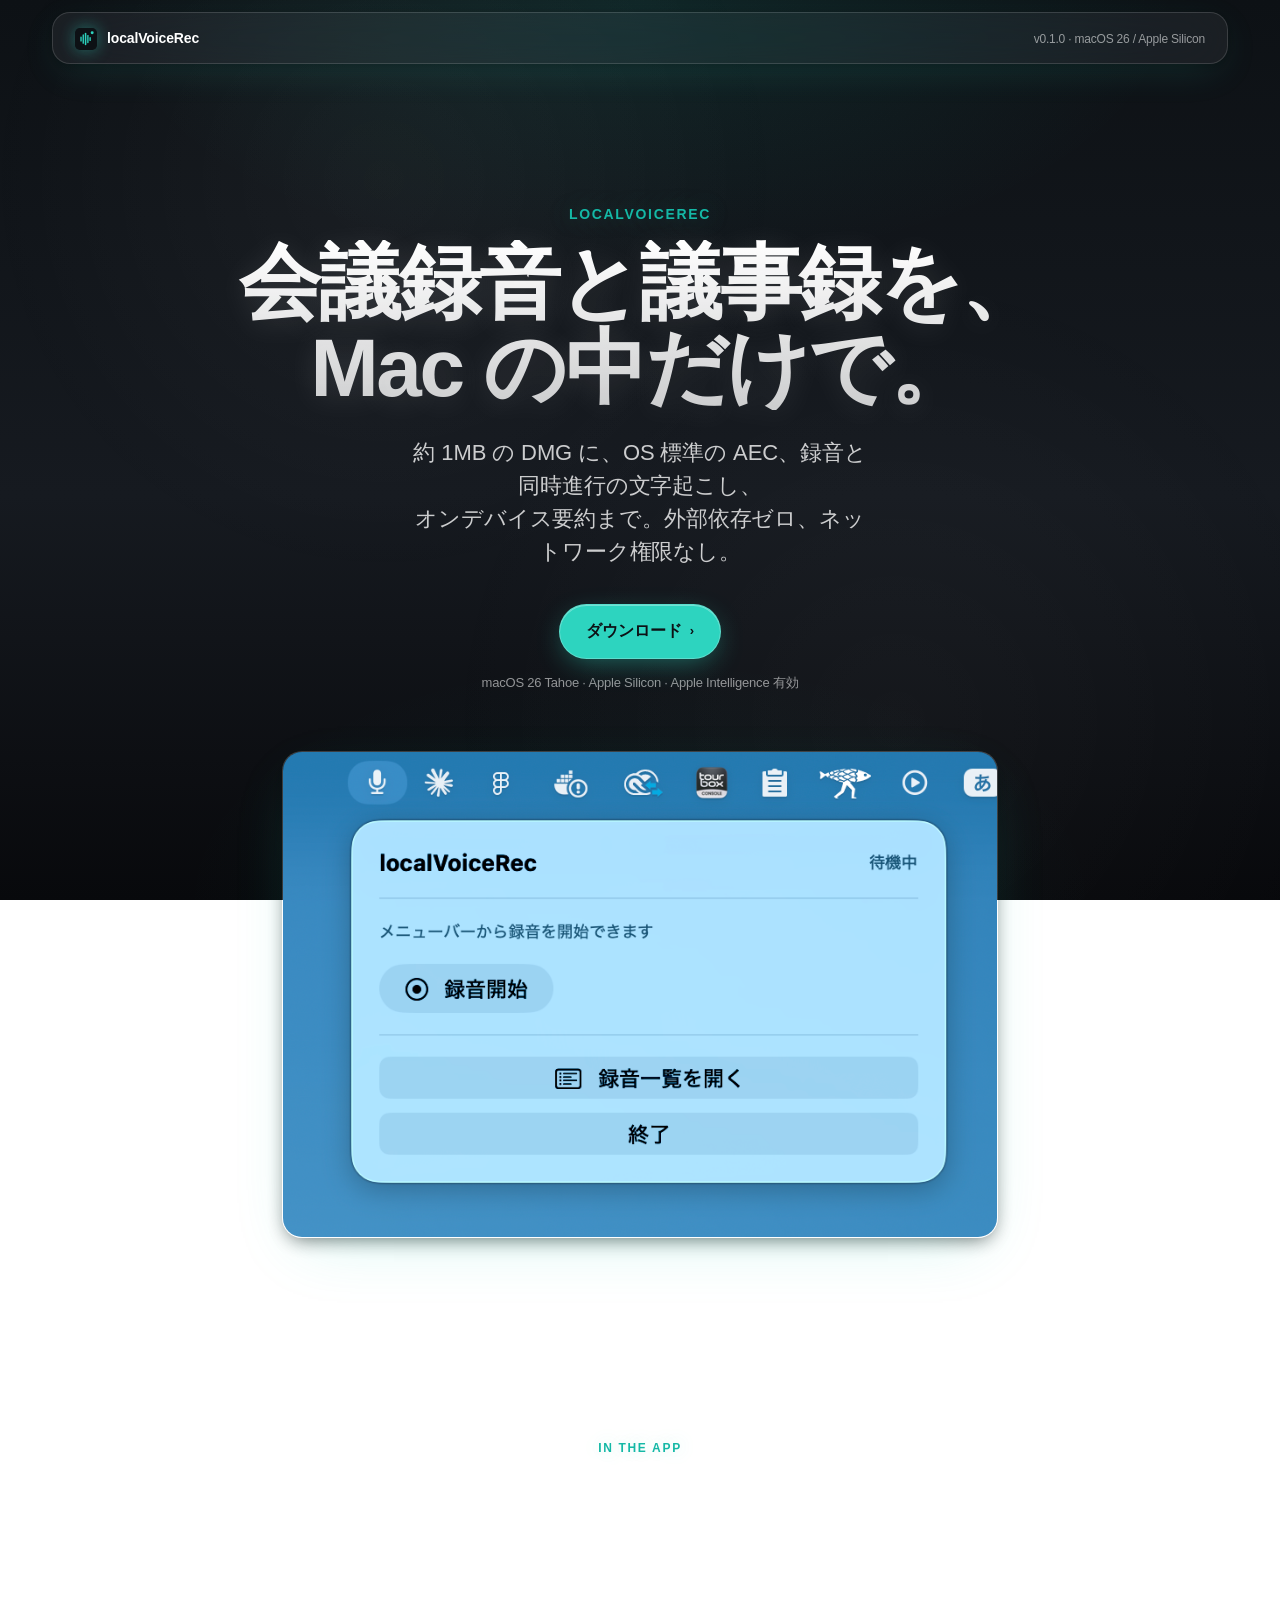
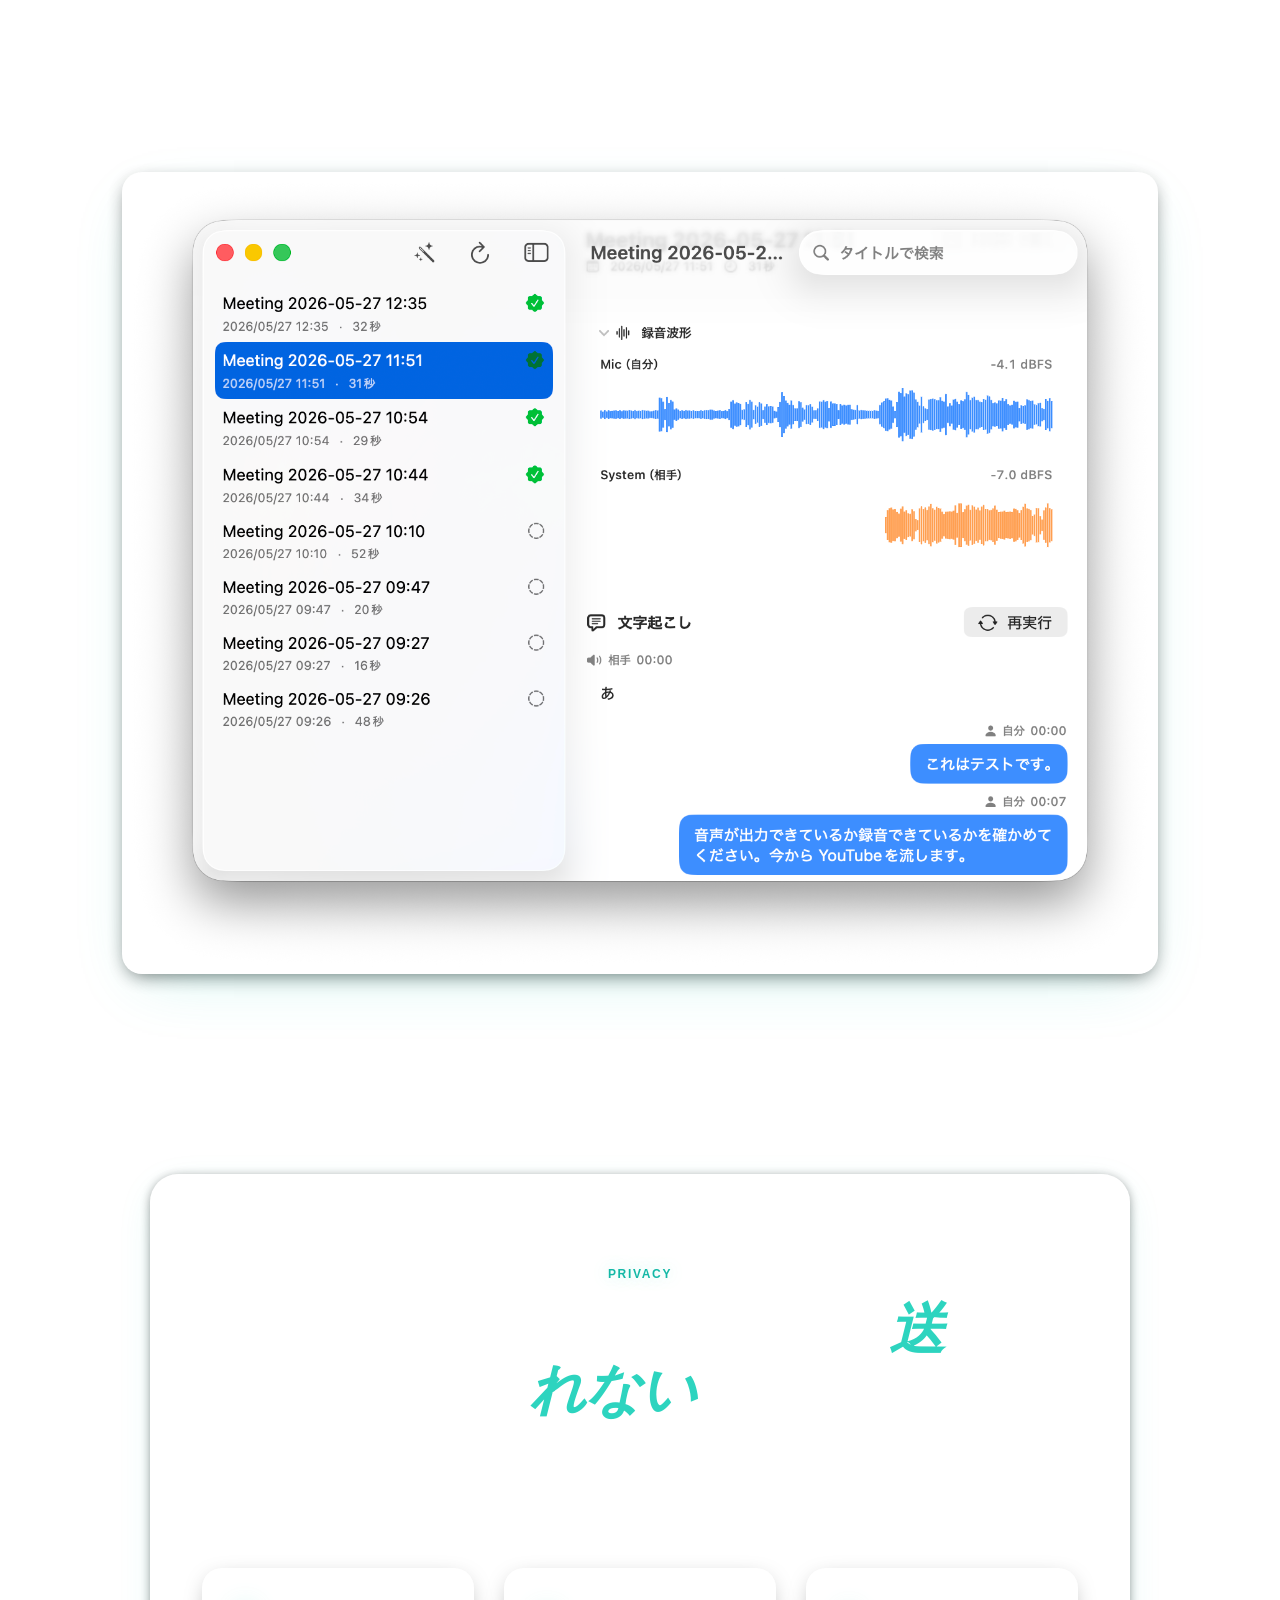
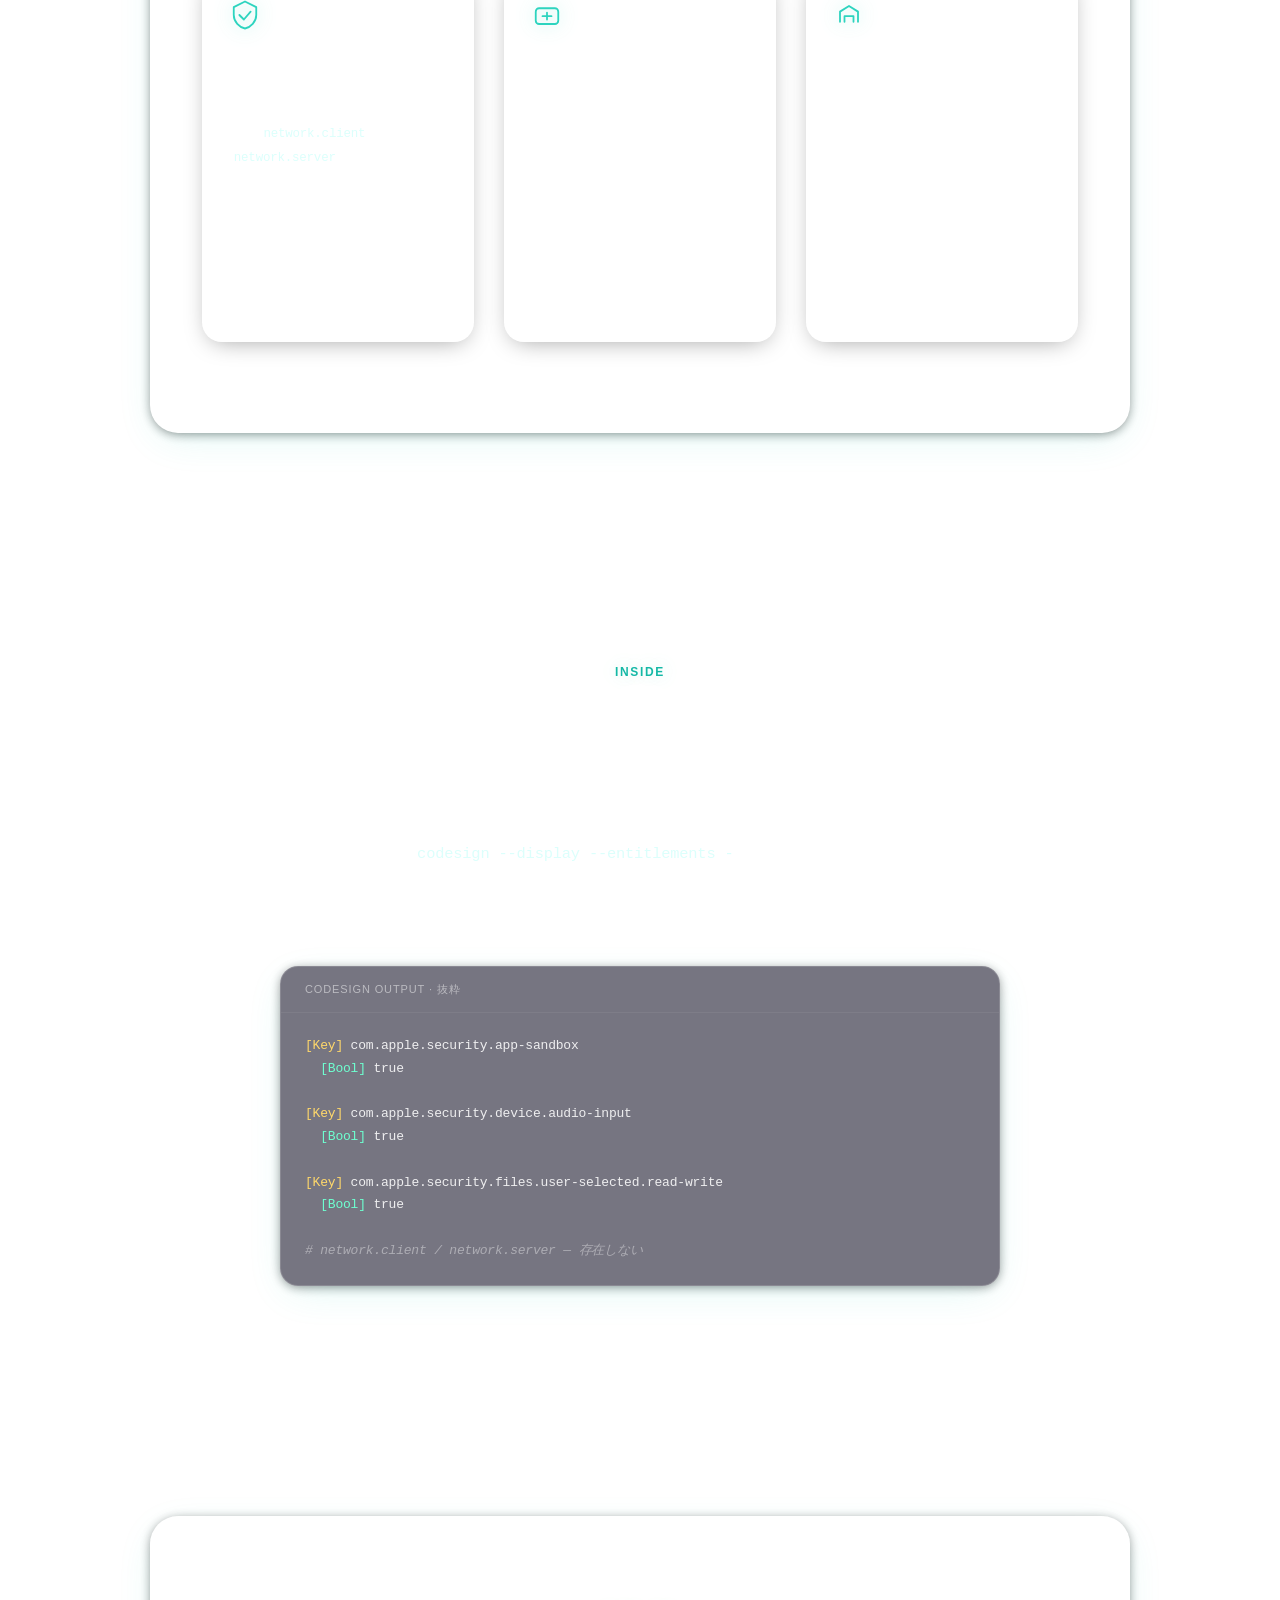
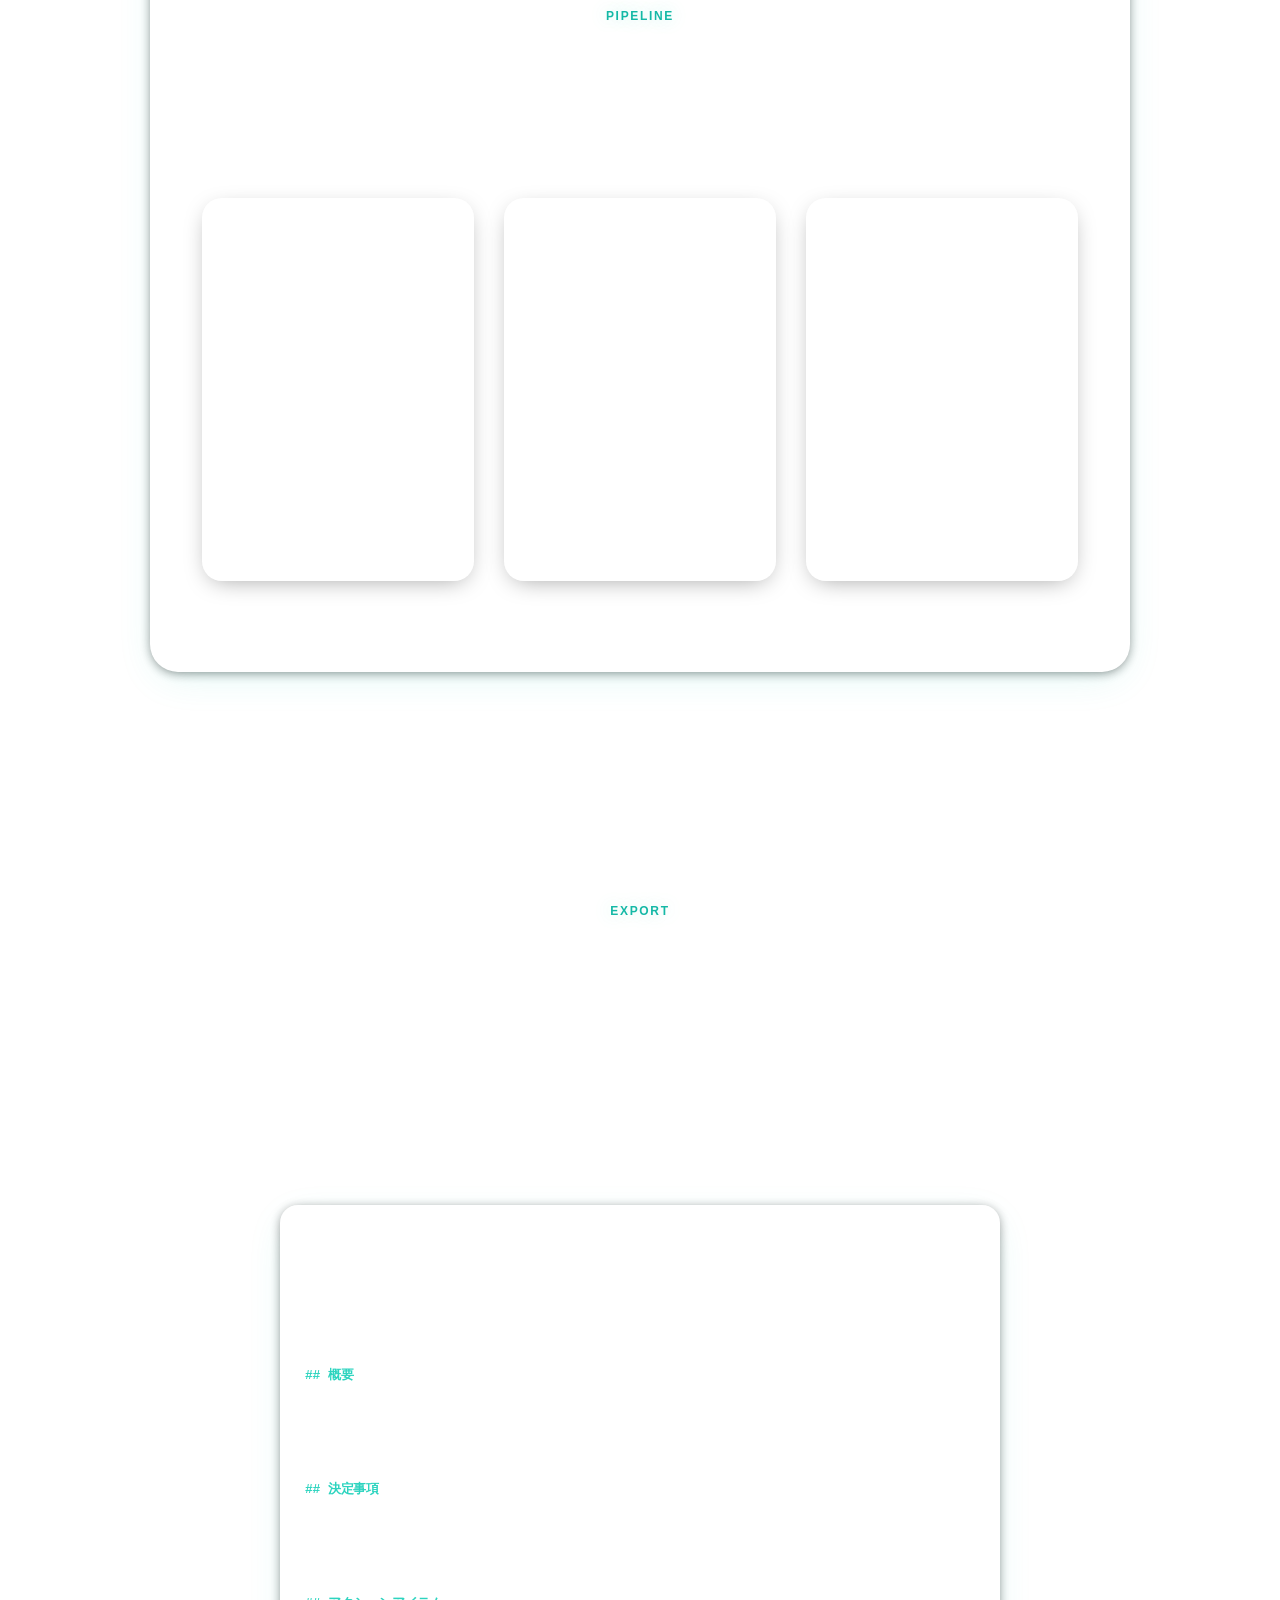
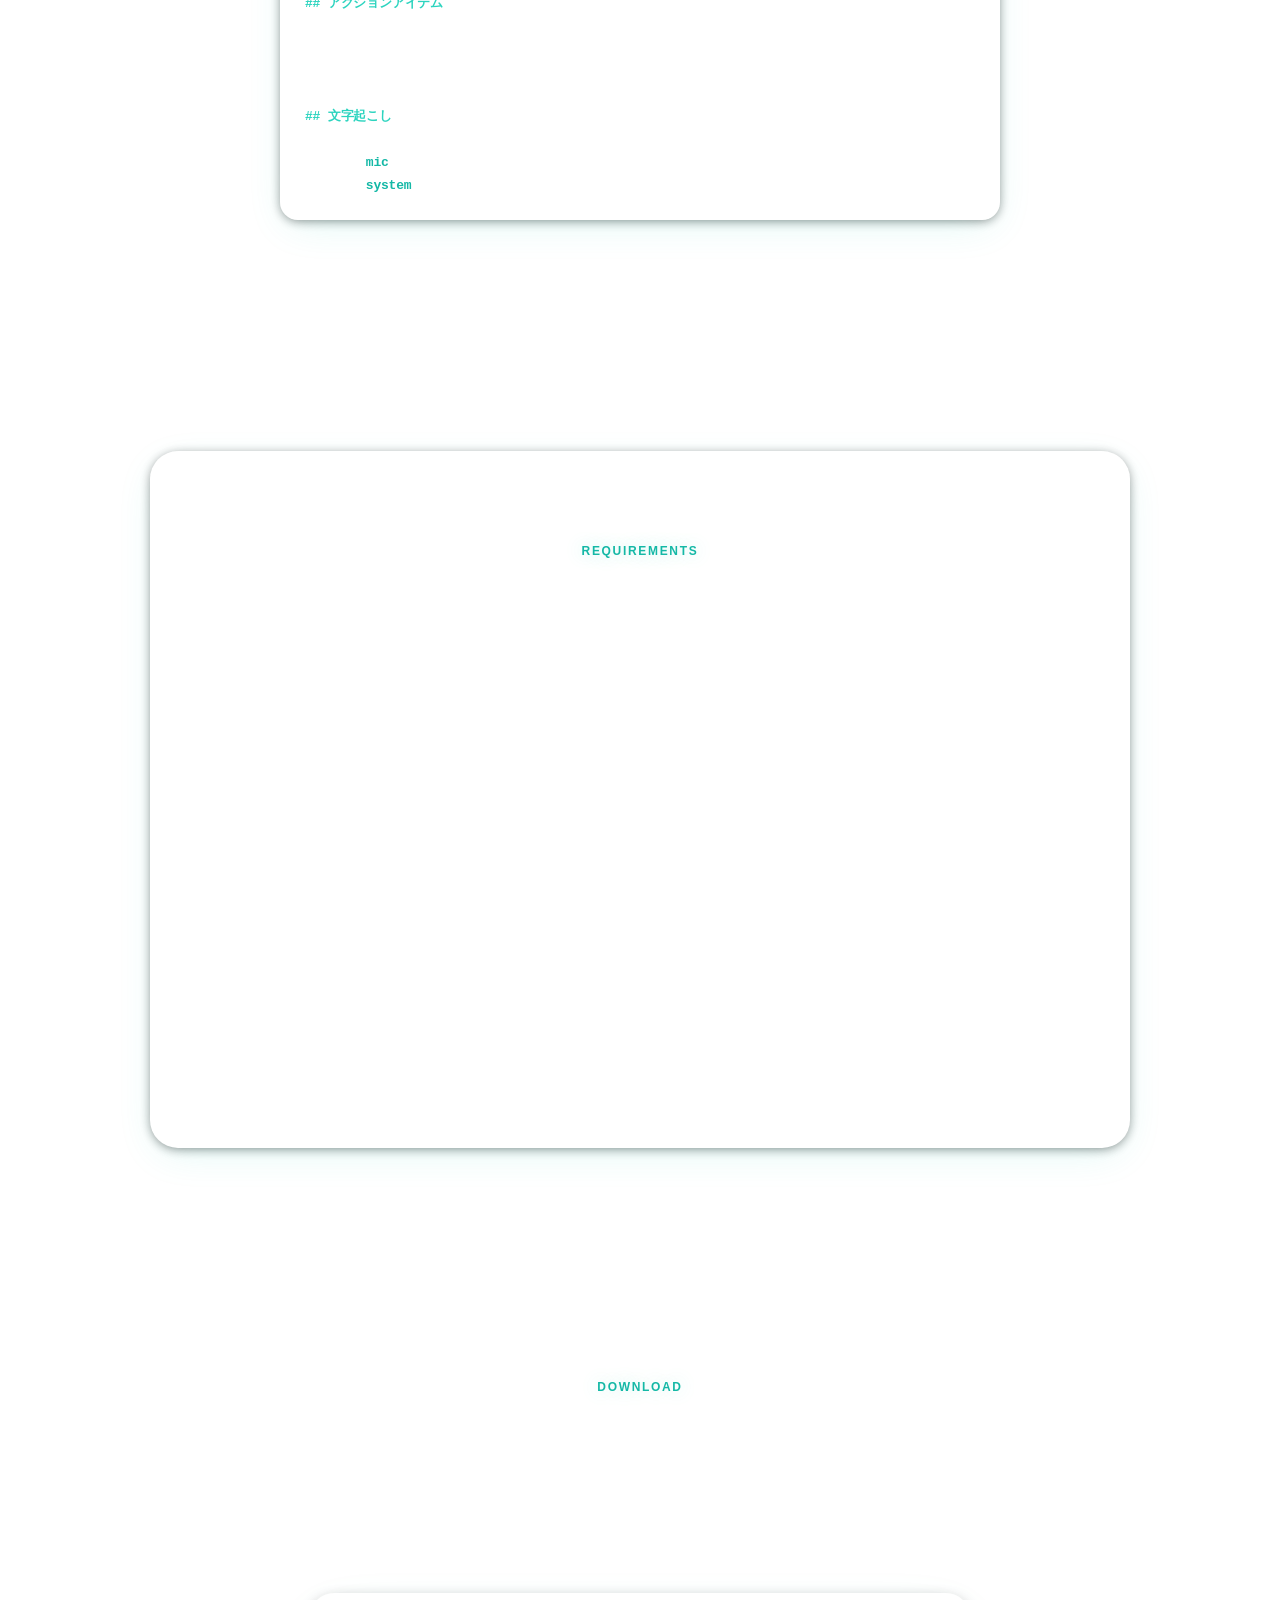
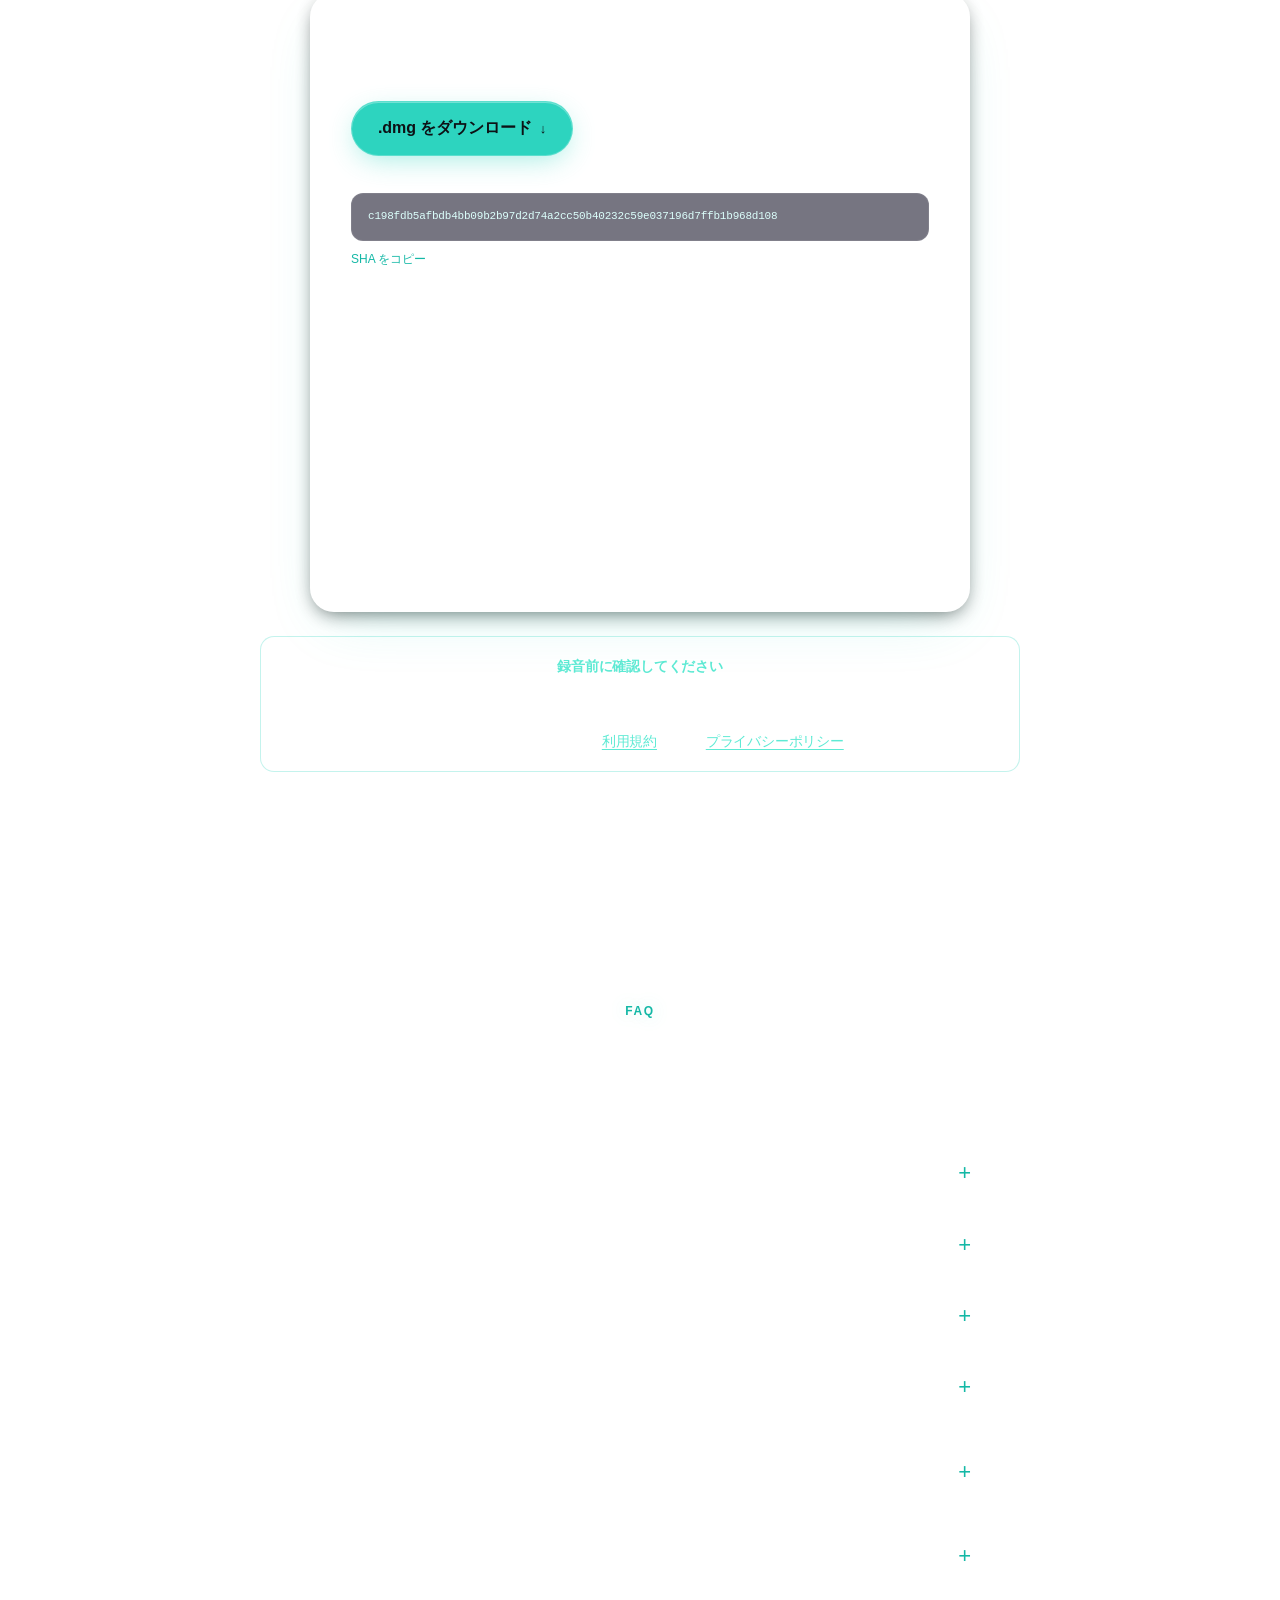
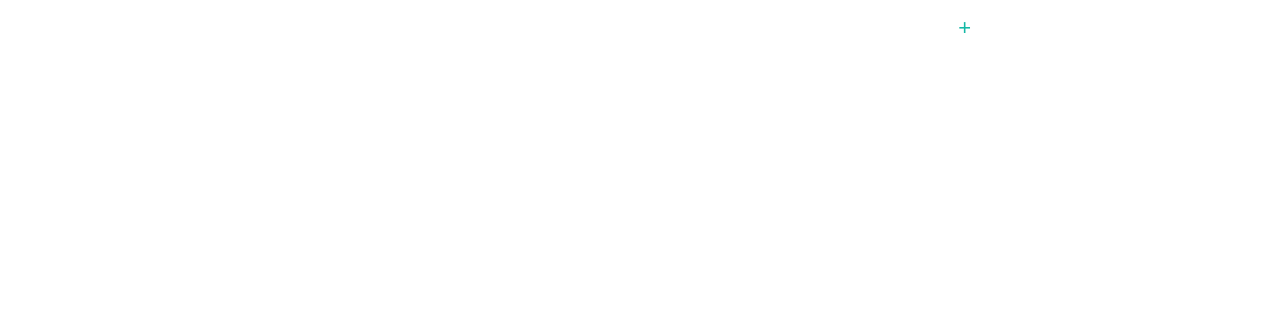
==== commit 9586c52d: "Brand: flat icon (charcoal squircle + teal symbol), drop all gradients Why: user asked to remove gra" ====
--- a/site/index.html
+++ b/site/index.html
@@ -34,25 +34,15 @@
     <div class="globalnav-inner">
       <div class="globalnav-brand">
         <svg viewBox="0 0 64 64" aria-hidden="true">
-          <defs>
-            <linearGradient id="lvrBrandBg" x1="0" y1="0" x2="1" y2="1">
-              <stop offset="0%"  stop-color="#2DD4BF"/>
-              <stop offset="100%" stop-color="#0F766E"/>
-            </linearGradient>
-            <linearGradient id="lvrBrandBars" x1="0" y1="0" x2="0" y2="1">
-              <stop offset="0%"  stop-color="#FFFFFF"/>
-              <stop offset="100%" stop-color="rgba(255,255,255,0.85)"/>
-            </linearGradient>
-          </defs>
-          <rect width="64" height="64" rx="14" fill="url(#lvrBrandBg)"/>
-          <g fill="url(#lvrBrandBars)">
+          <rect width="64" height="64" rx="14" fill="#0D1115"/>
+          <g fill="#2DD4BF">
             <rect x="15.5" y="24.5" width="4" height="15" rx="2"/>
-            <rect x="22" y="18" width="4" height="28" rx="2"/>
+            <rect x="22"   y="18"   width="4" height="28" rx="2"/>
             <rect x="28.5" y="13.5" width="4.5" height="37" rx="2.25"/>
-            <rect x="35.5" y="20" width="4" height="24" rx="2"/>
-            <rect x="42" y="26" width="4" height="12" rx="2"/>
+            <rect x="35.5" y="20"   width="4" height="24" rx="2"/>
+            <rect x="42"   y="26"   width="4" height="12" rx="2"/>
+            <circle cx="50" cy="14" r="4.25"/>
           </g>
-          <circle cx="50" cy="14" r="4.25" fill="#5EEAD4"/>
         </svg>
         localVoiceRec
       </div>
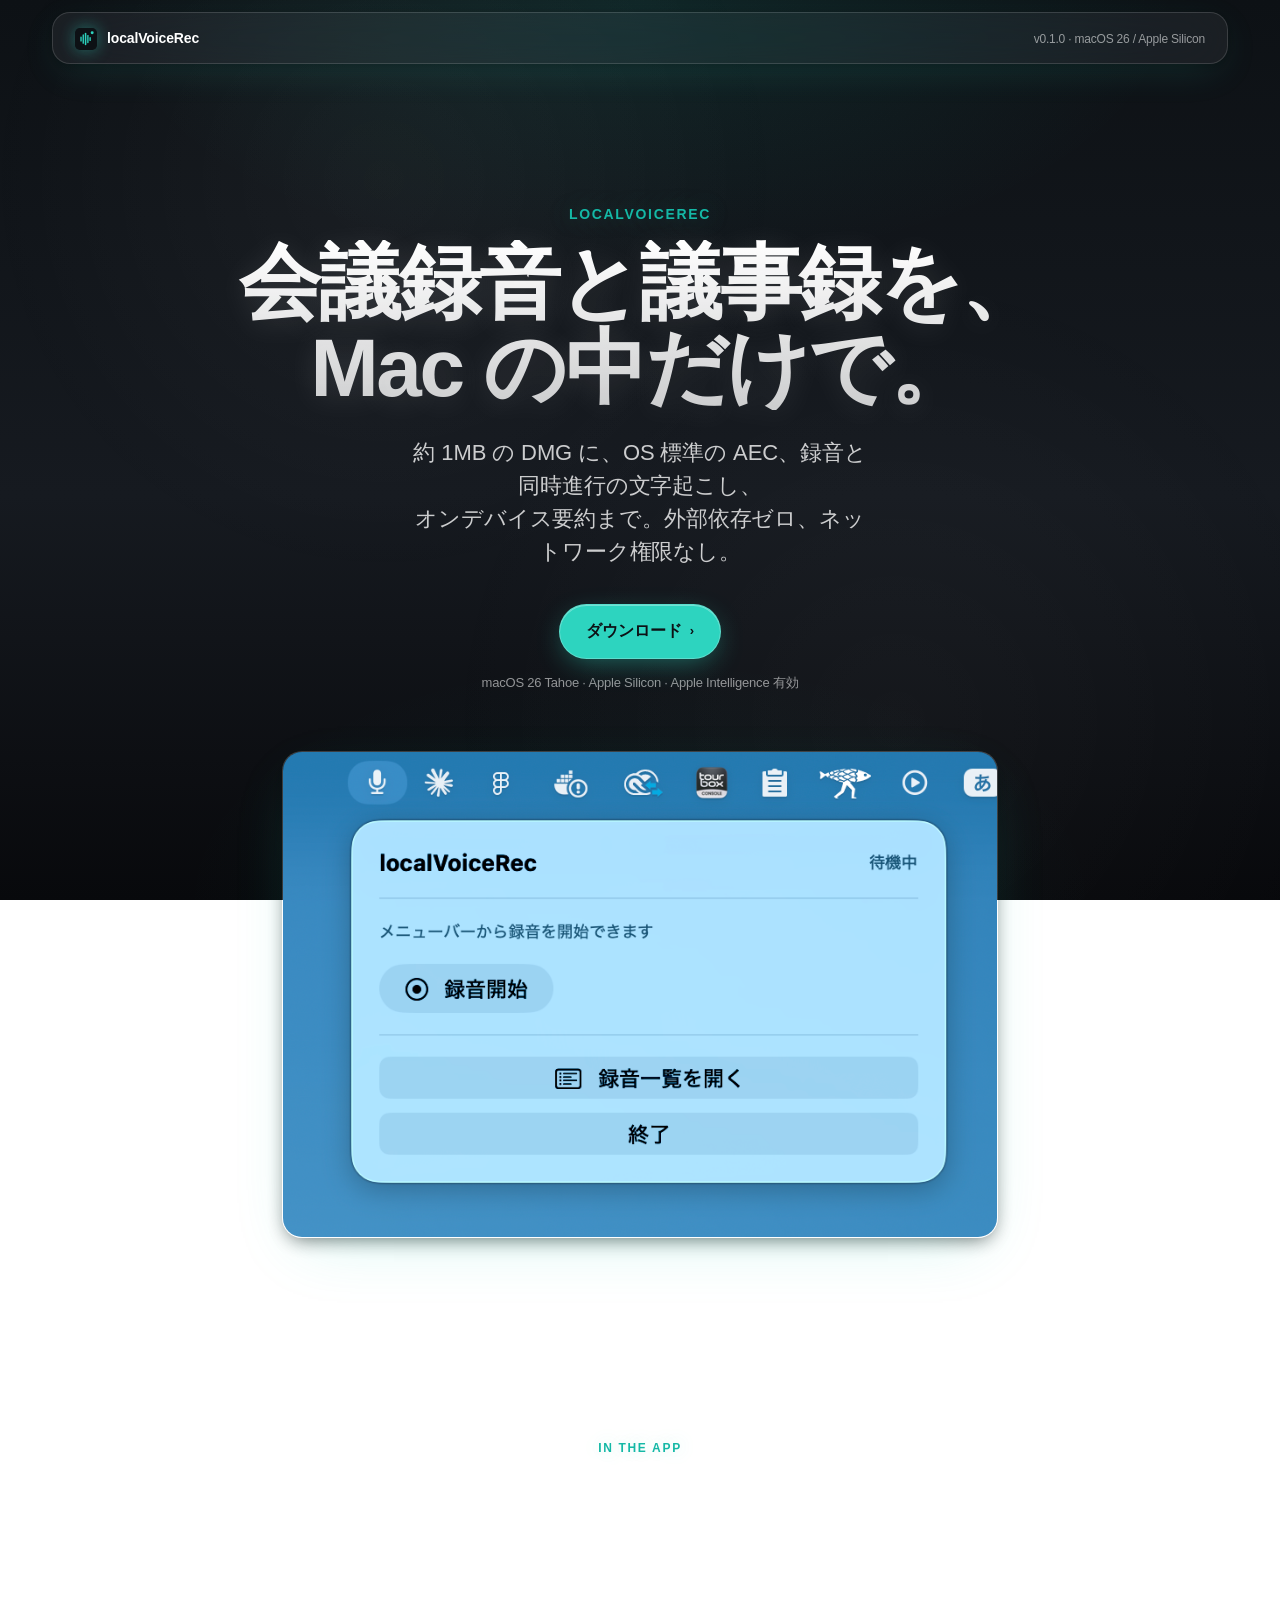
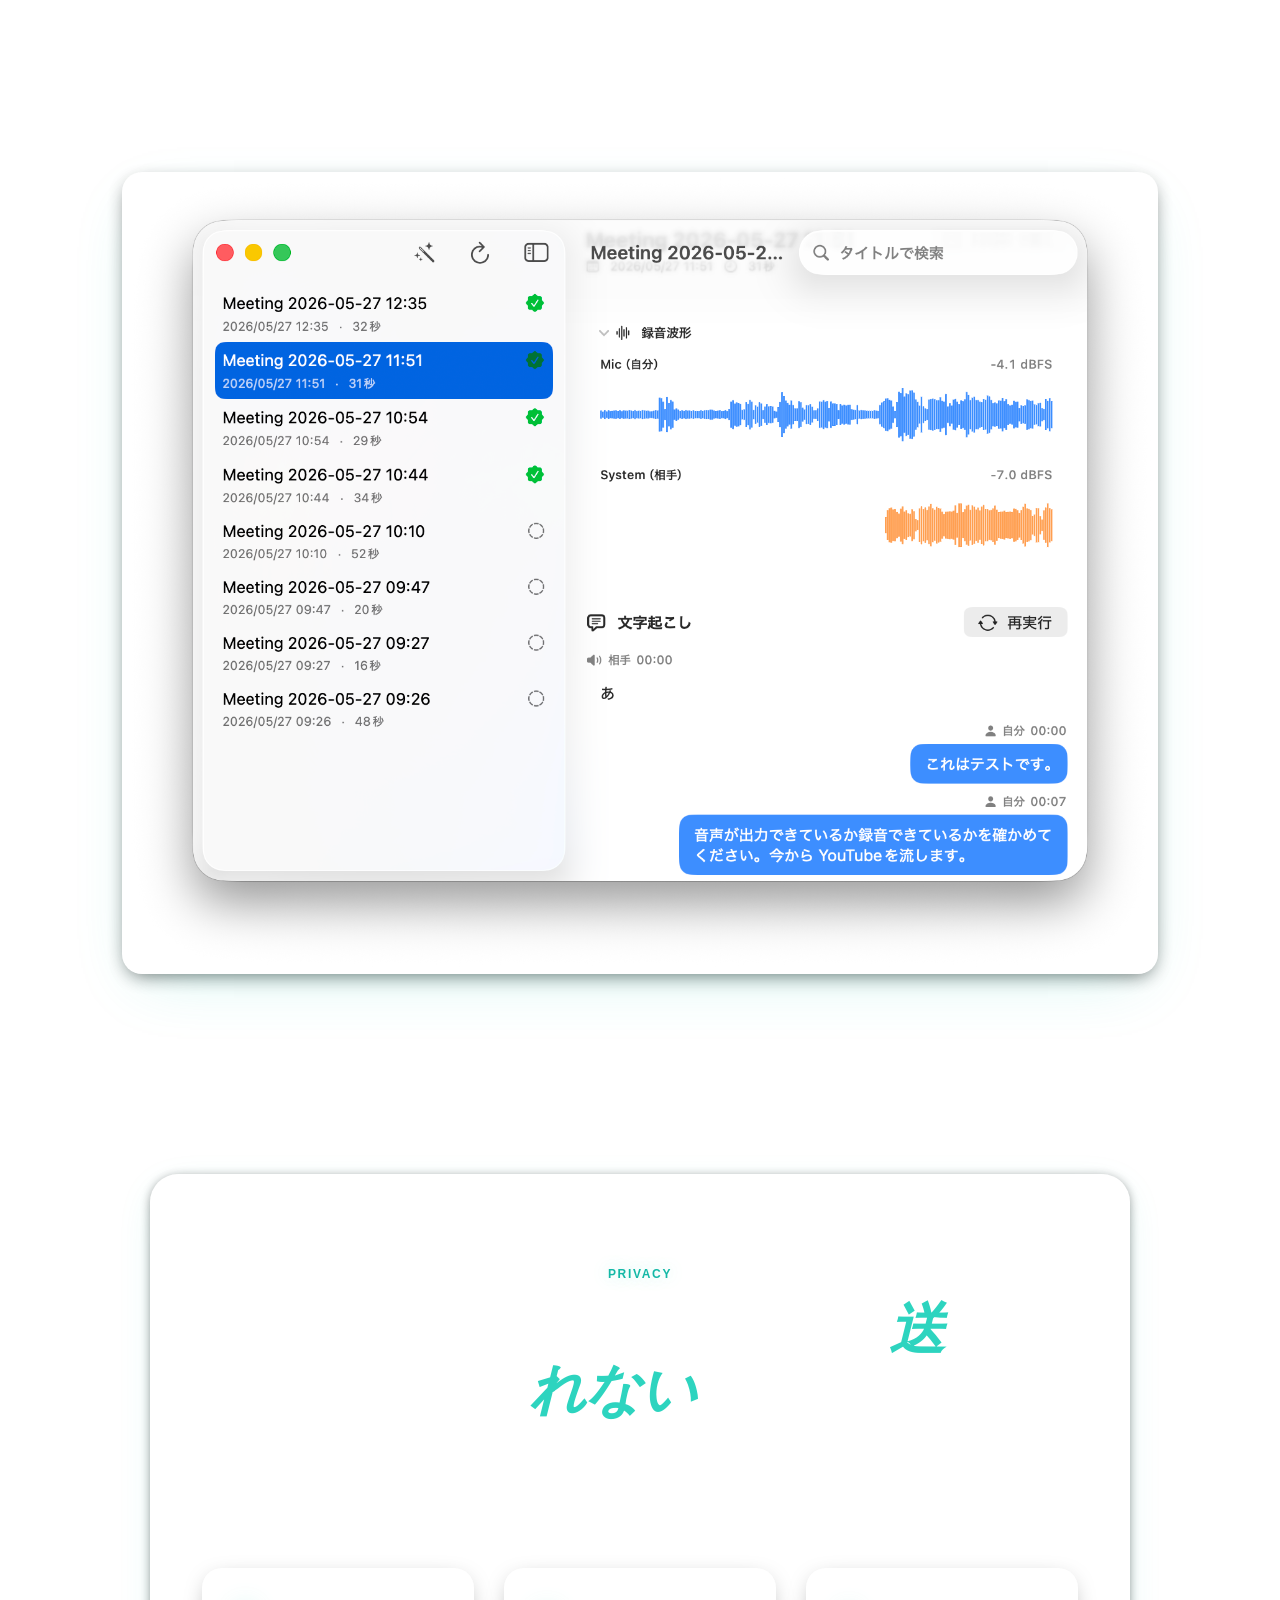
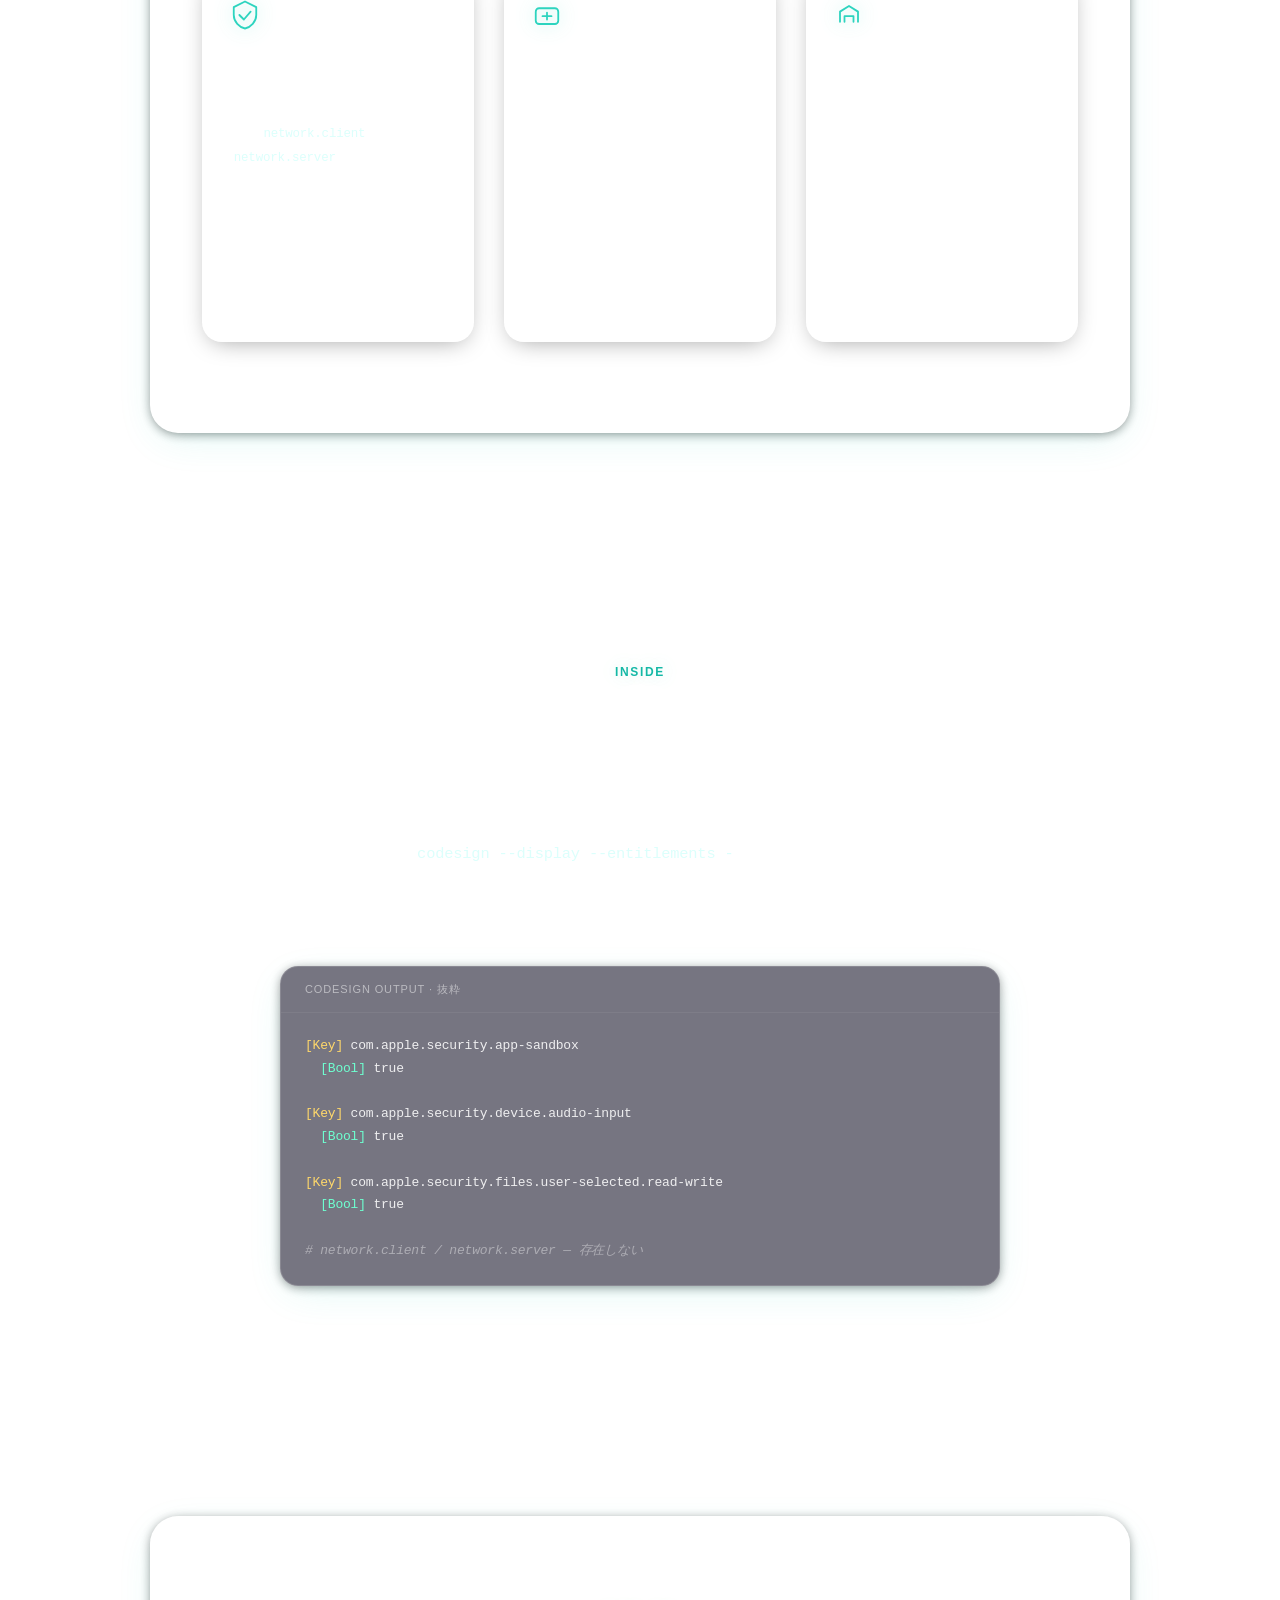
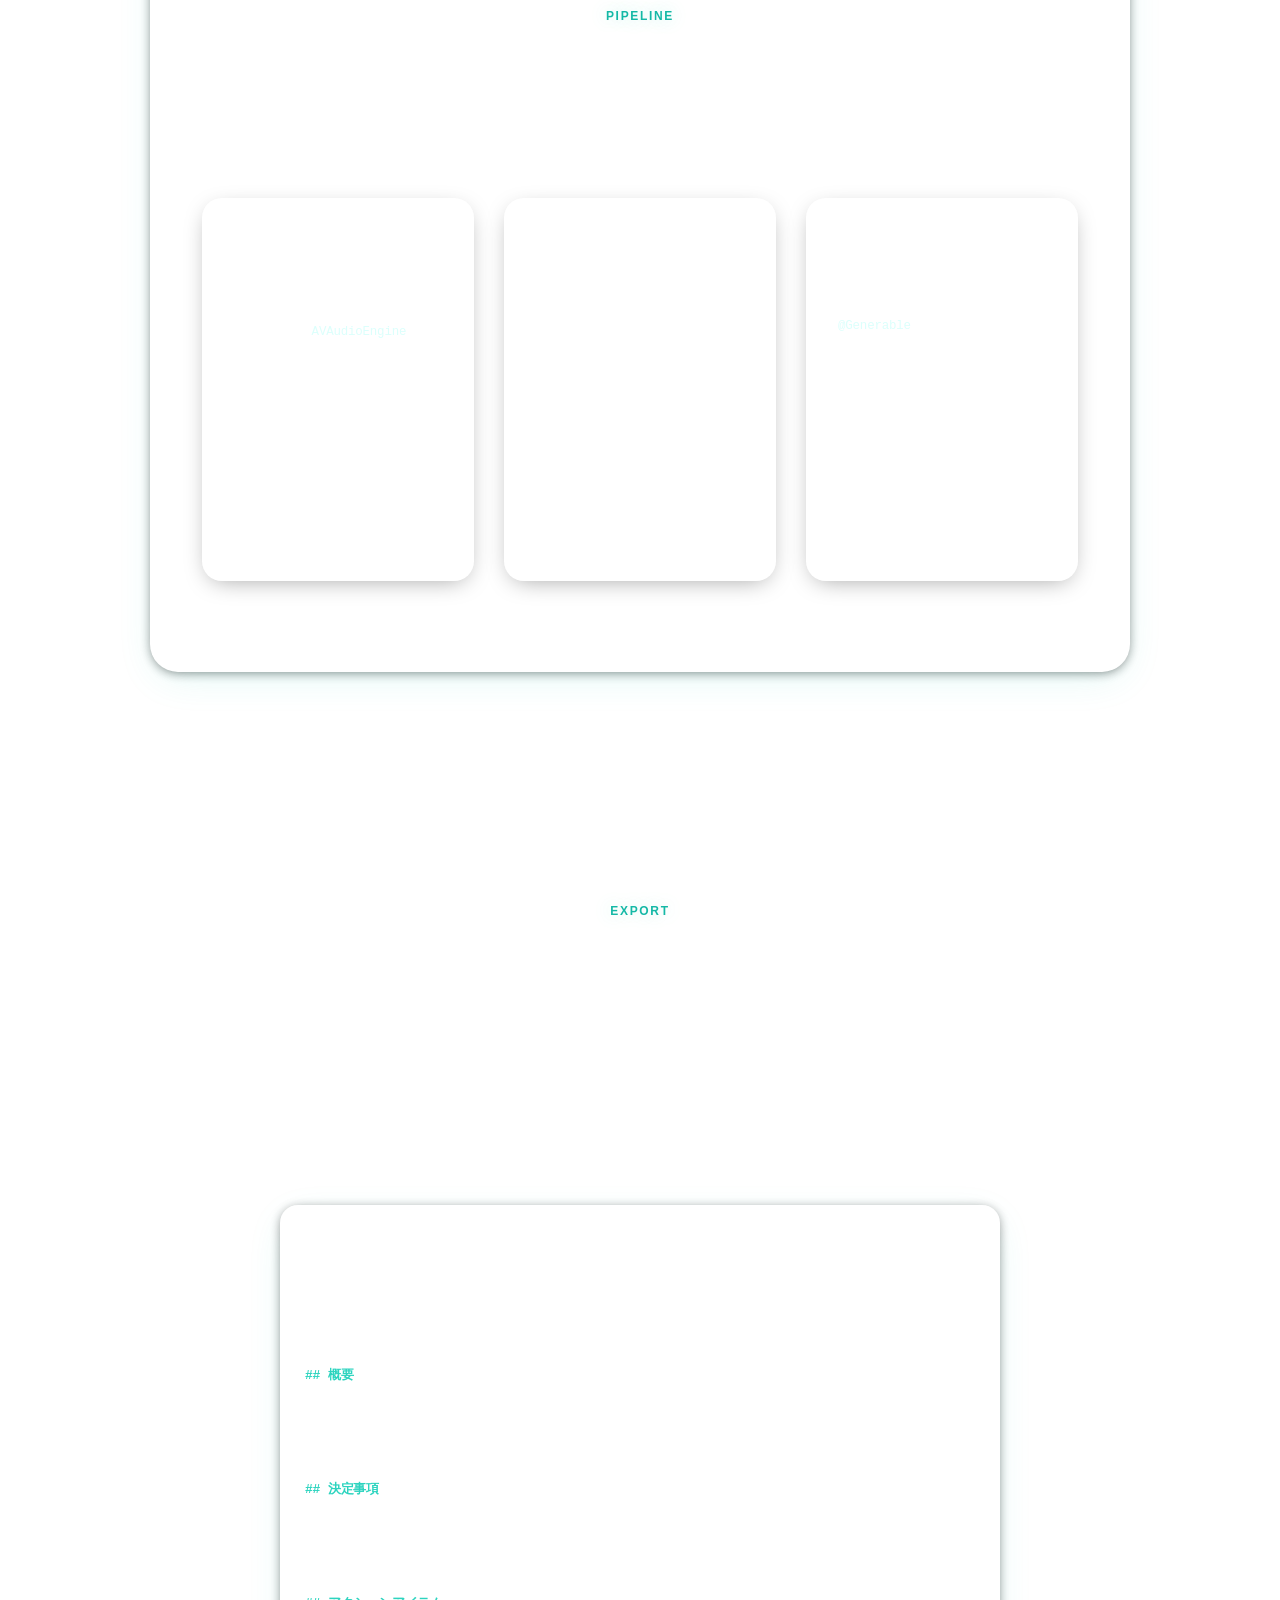
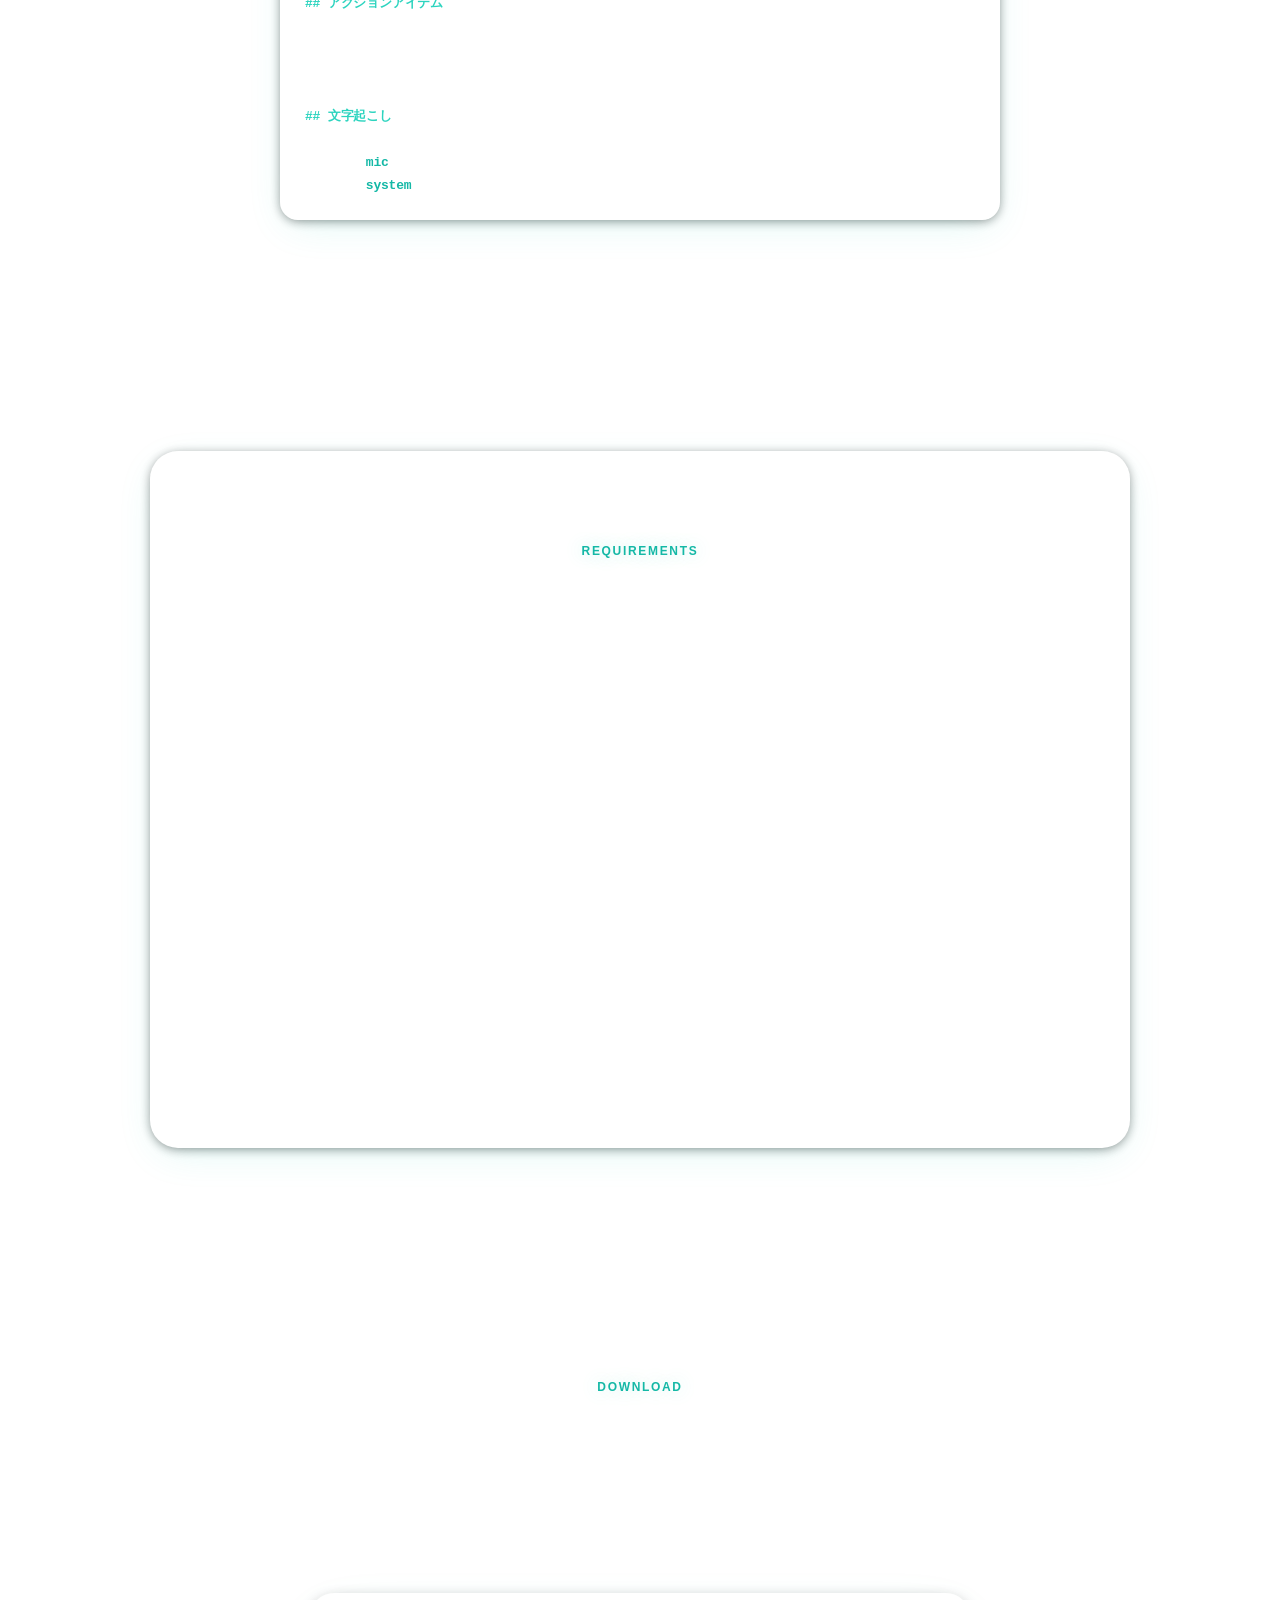
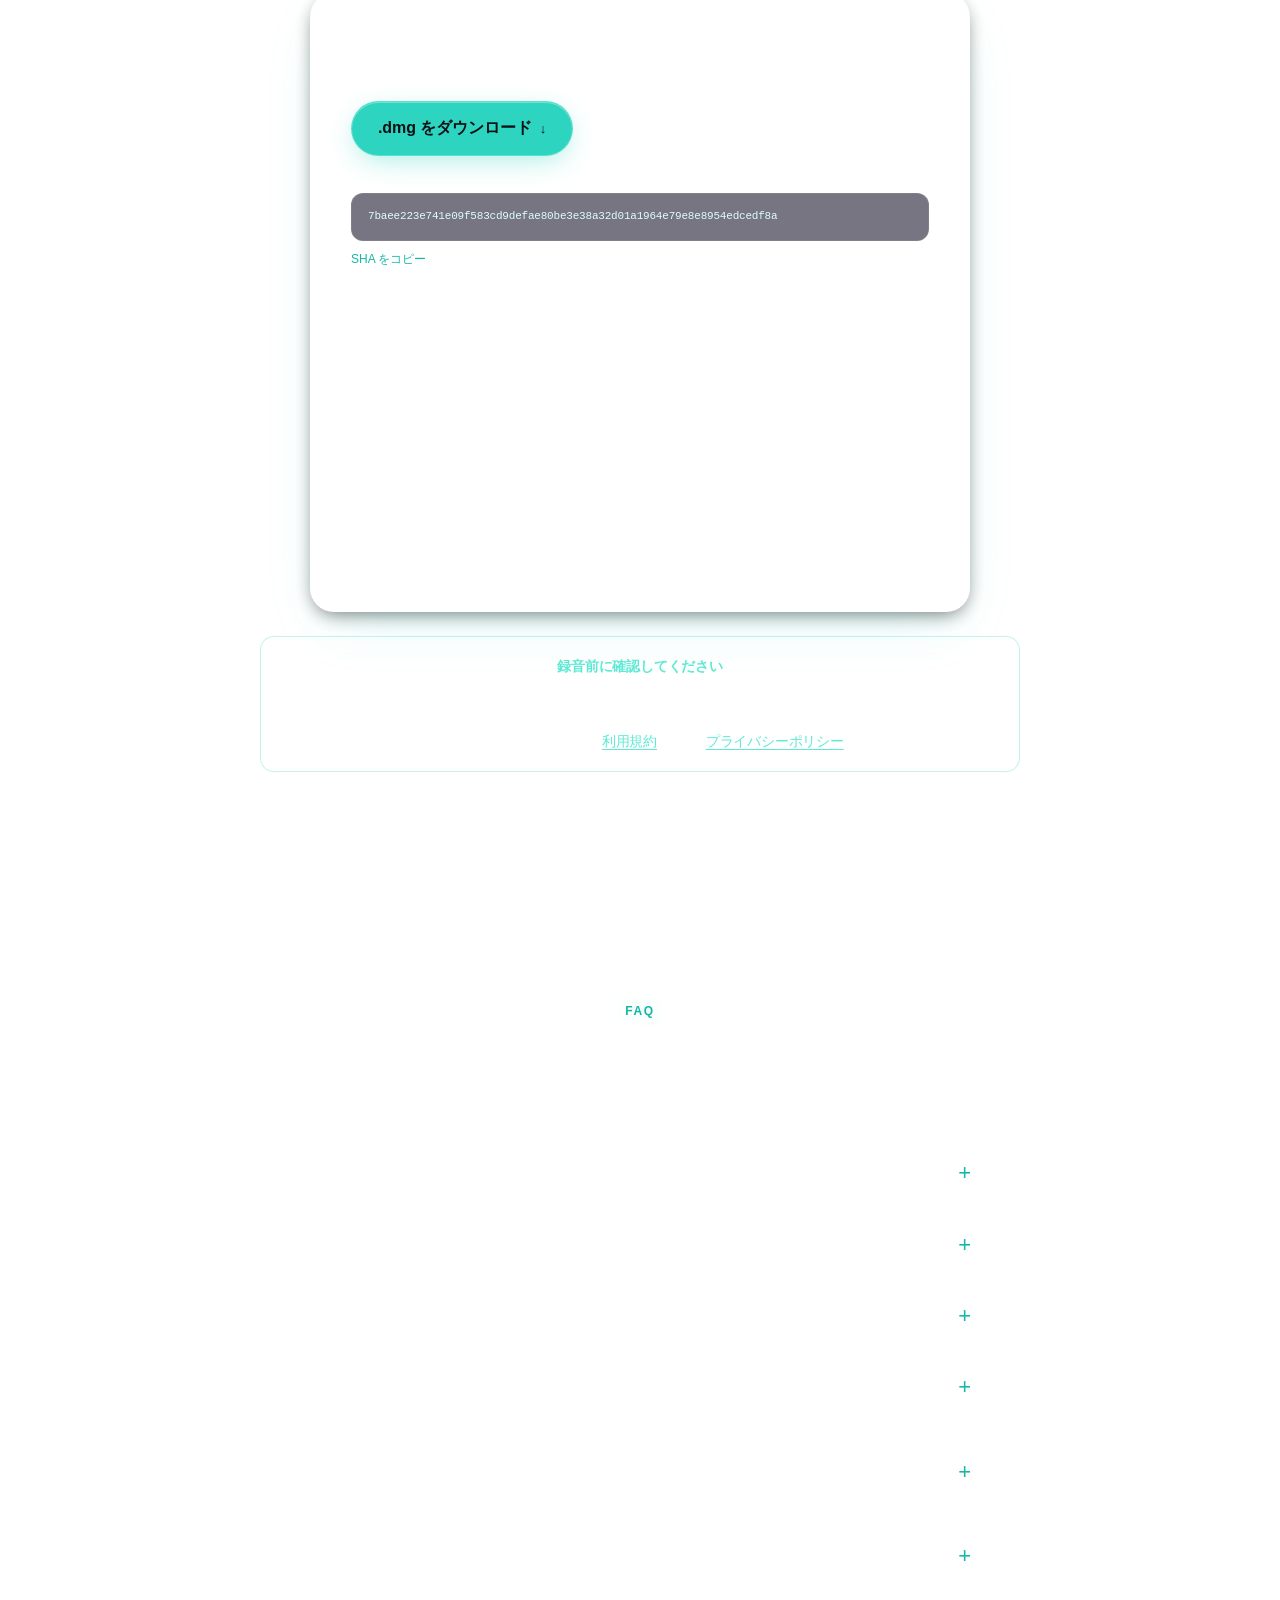
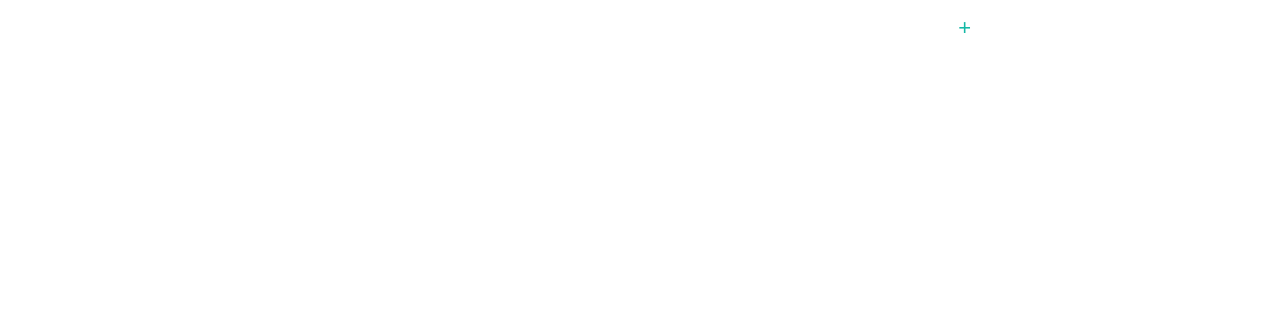
==== commit e107518d: "Release: v0.1.0 rebuild with flat-icon assets New DMG SHA-256: 7baee223e741e09f583cd9defae80be3e38a3" ====
--- a/site/index.html
+++ b/site/index.html
@@ -273,7 +273,7 @@
       </div>
 
       <span class="download-hash-label">SHA-256</span>
-      <code class="download-hash" id="sha">c198fdb5afbdb4bb09b2b97d2d74a2cc50b40232c59e037196d7ffb1b968d108</code>
+      <code class="download-hash" id="sha">7baee223e741e09f583cd9defae80be3e38a32d01a1964e79e8e8954edcedf8a</code>
       <button id="copy-sha" class="btn-copy">SHA をコピー</button>
 
       <code class="verify-cmd">shasum -a 256 ~/Downloads/localVoiceRec-0.1.0.dmg</code>
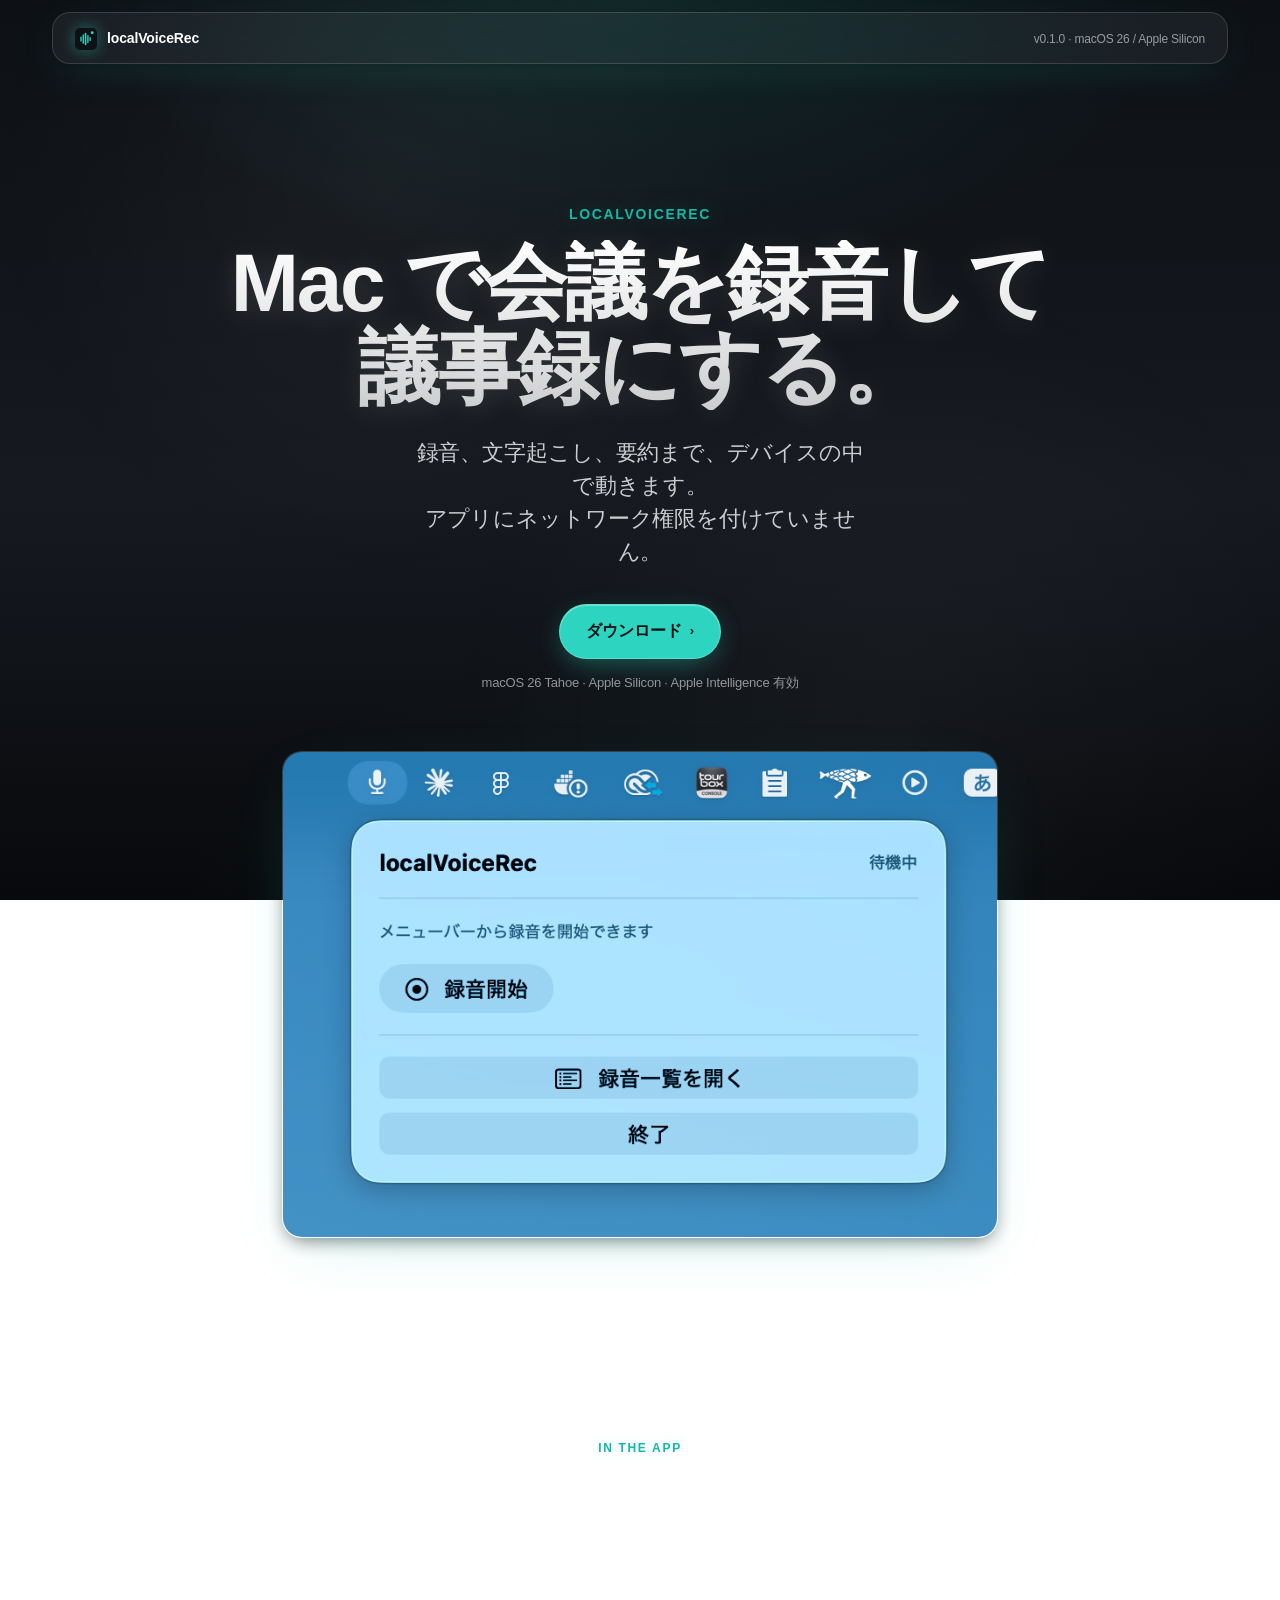
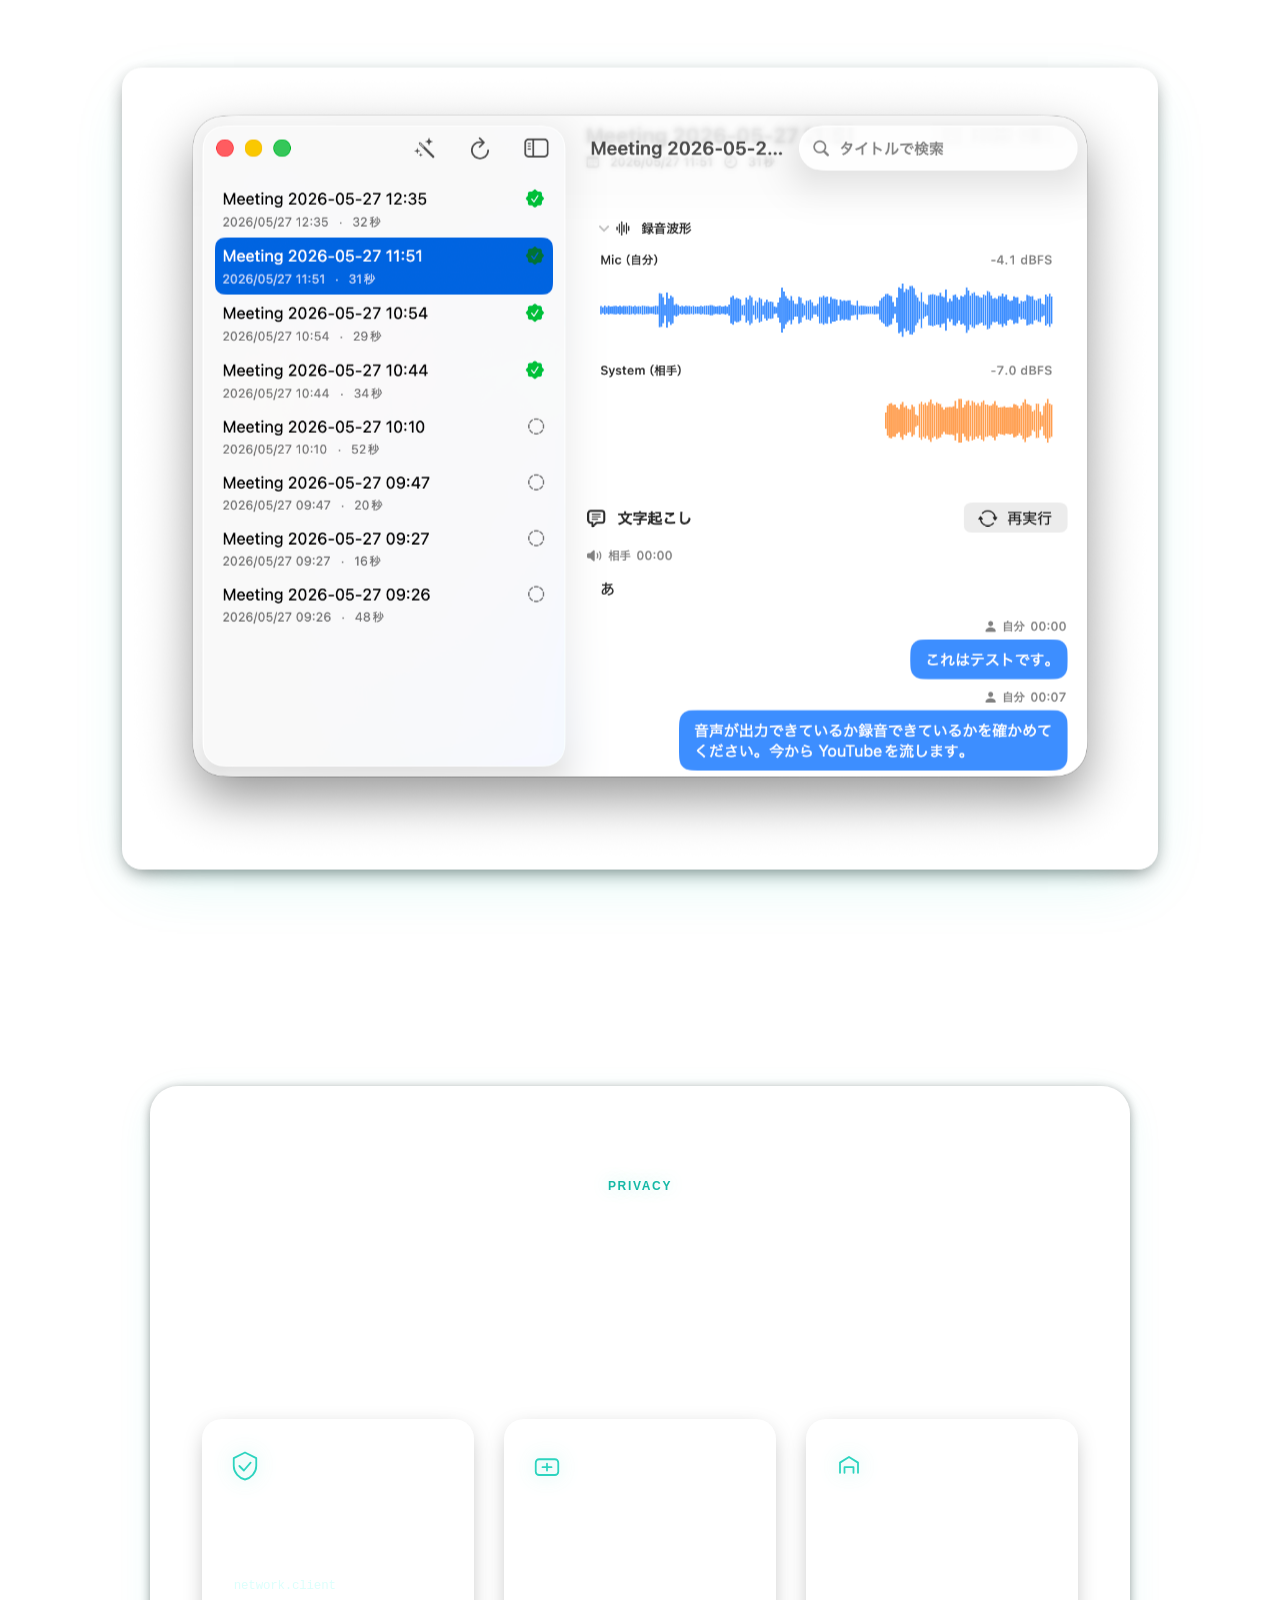
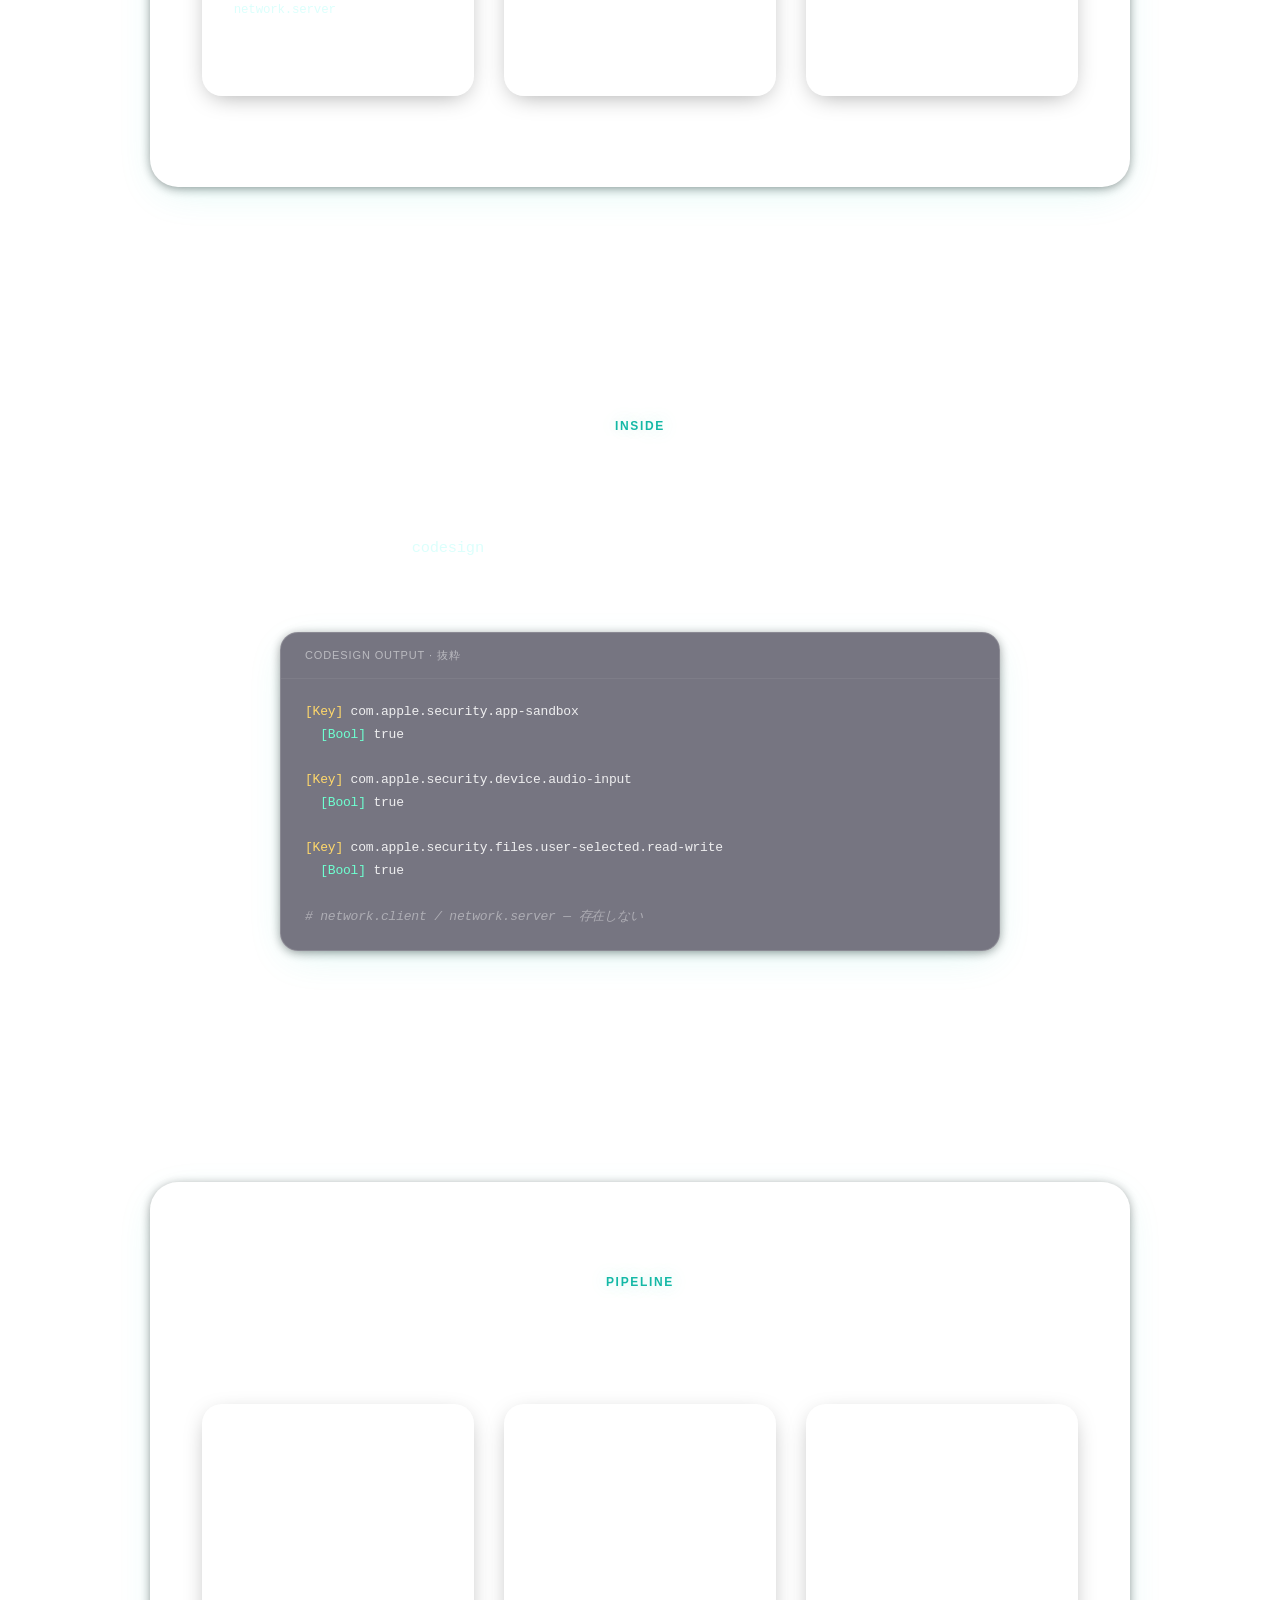
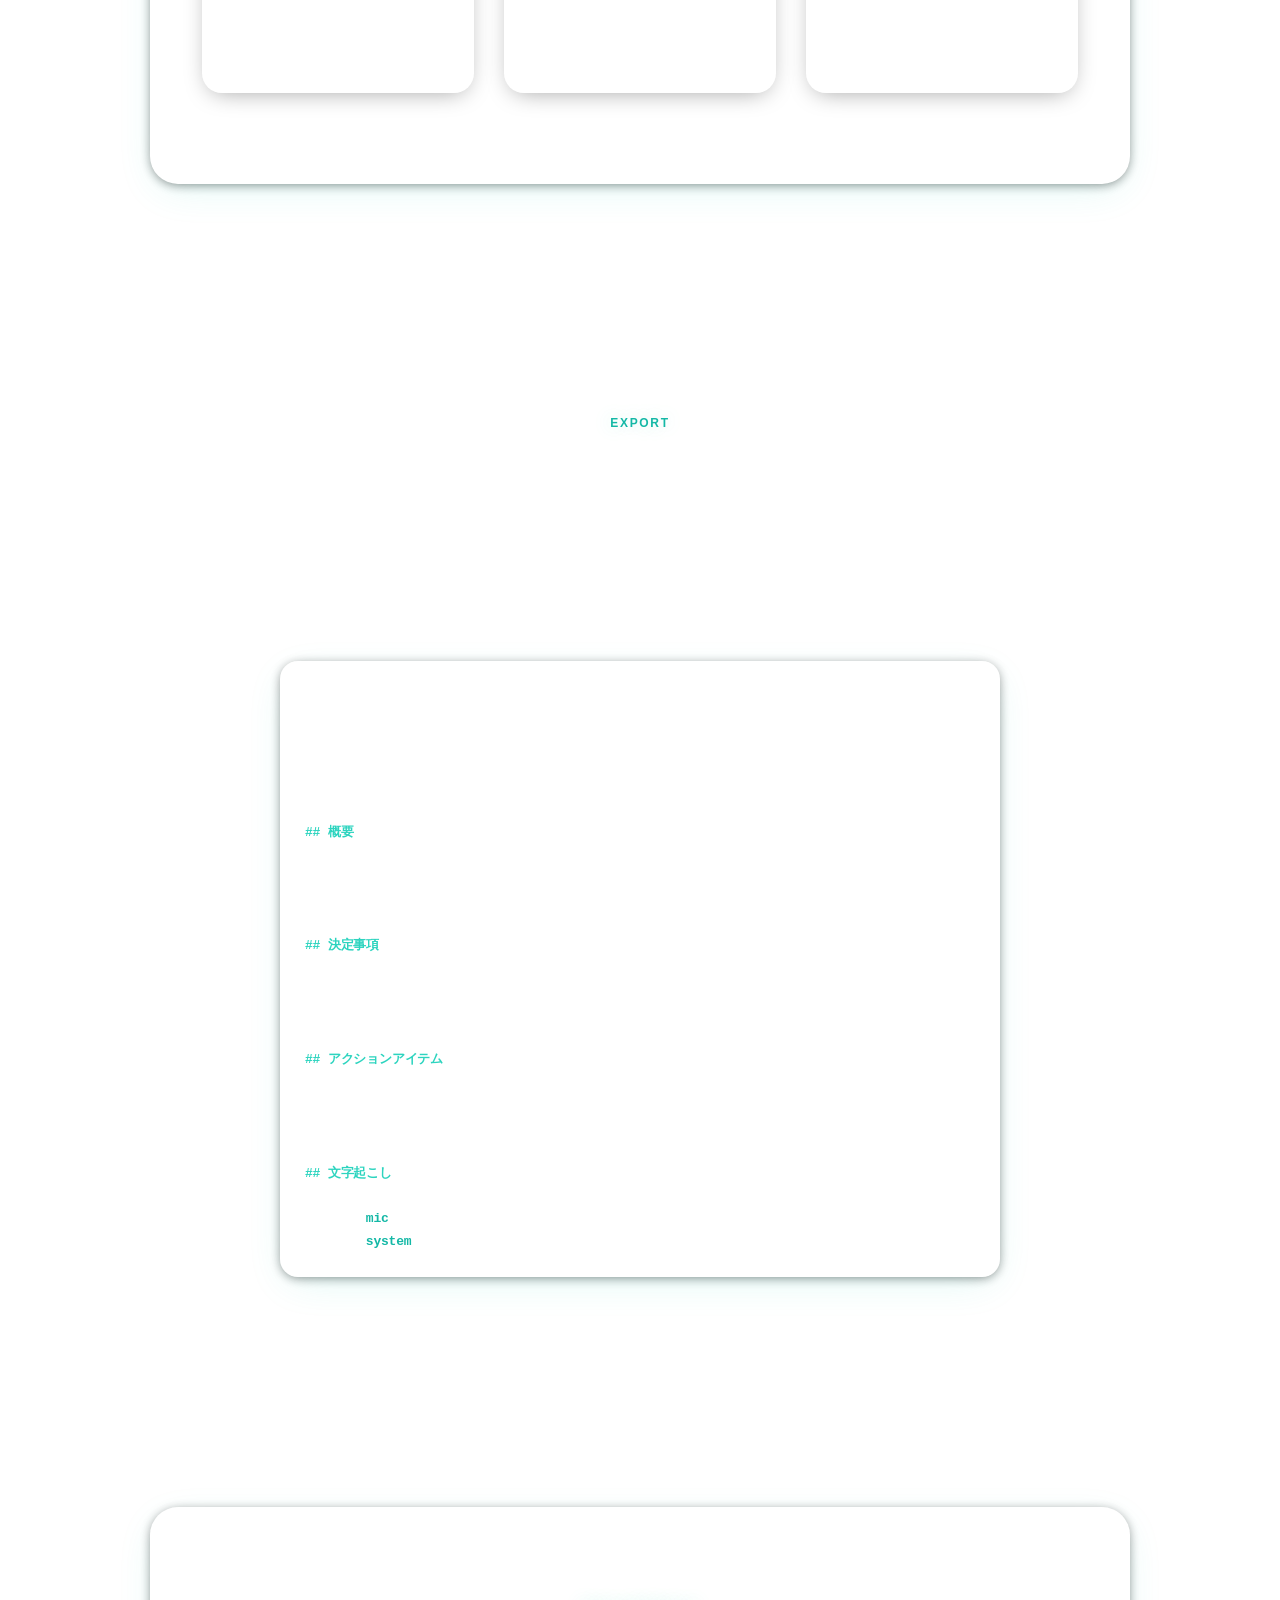
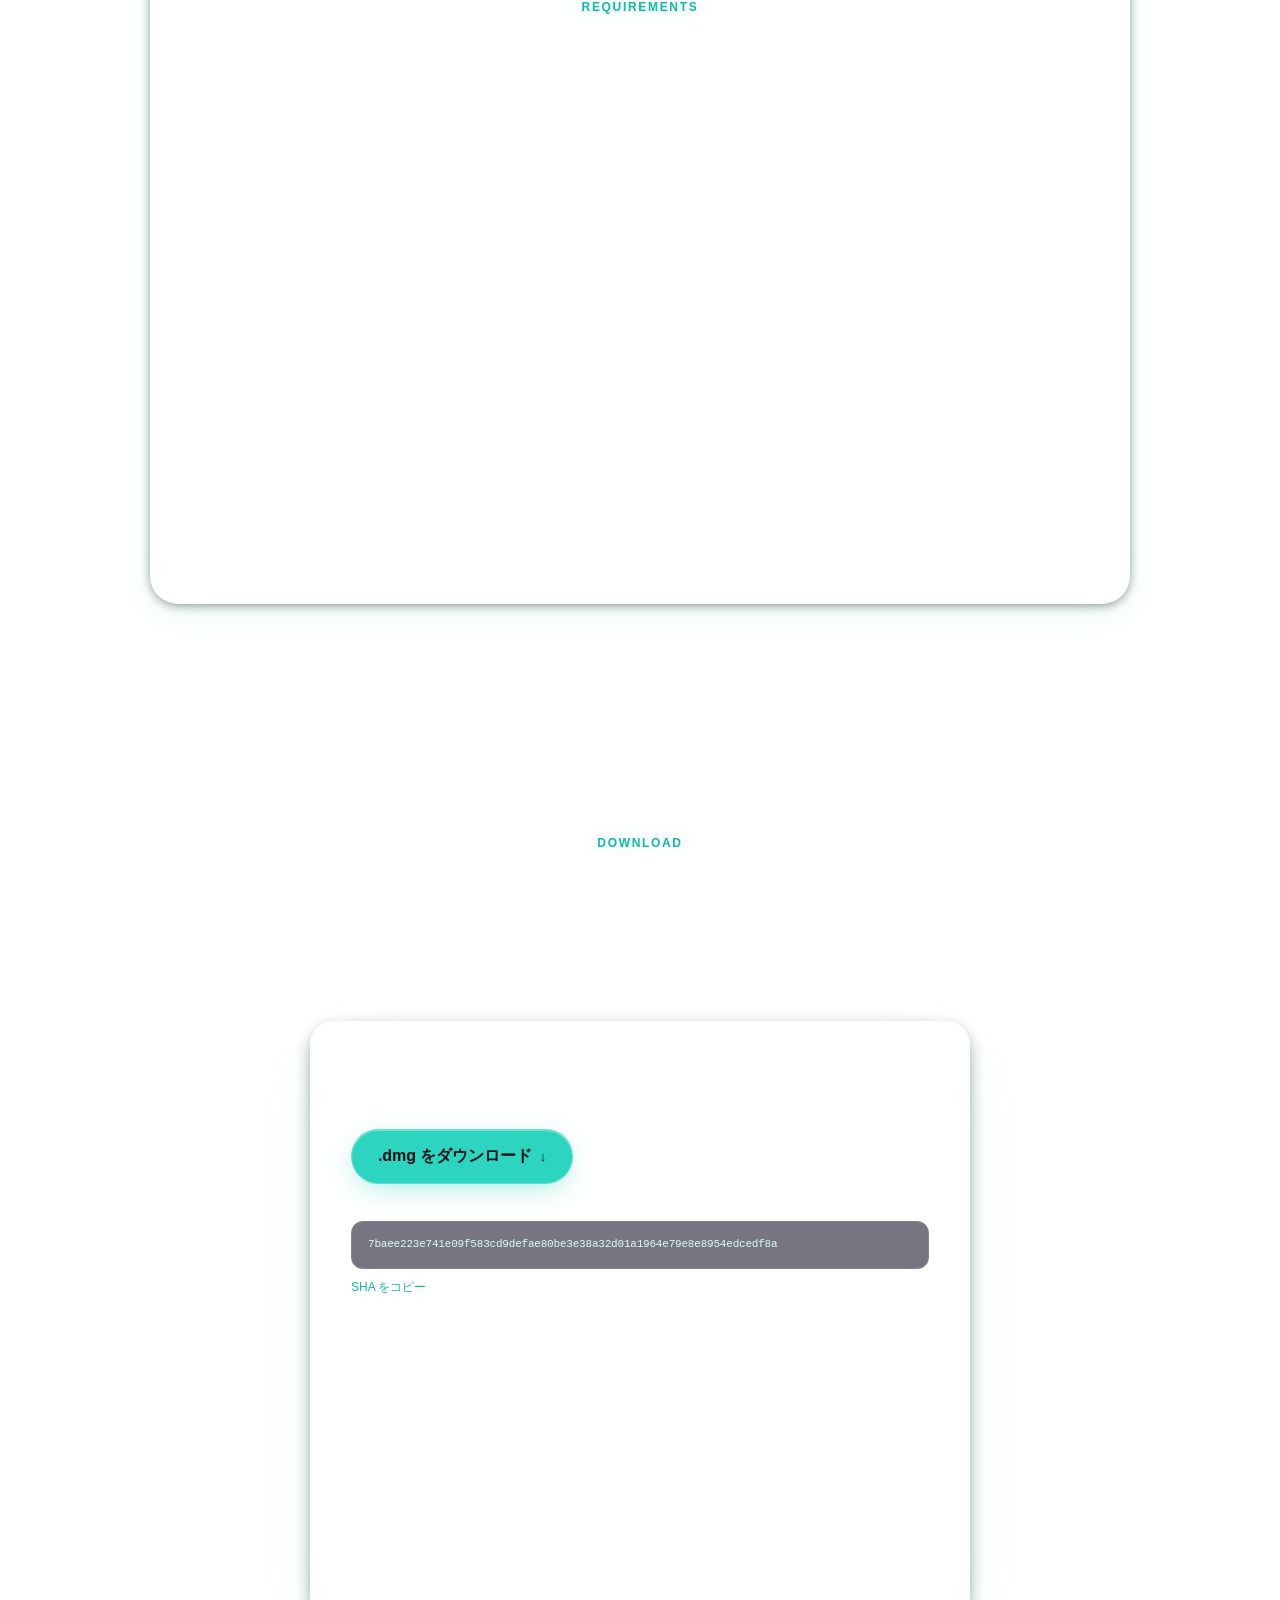
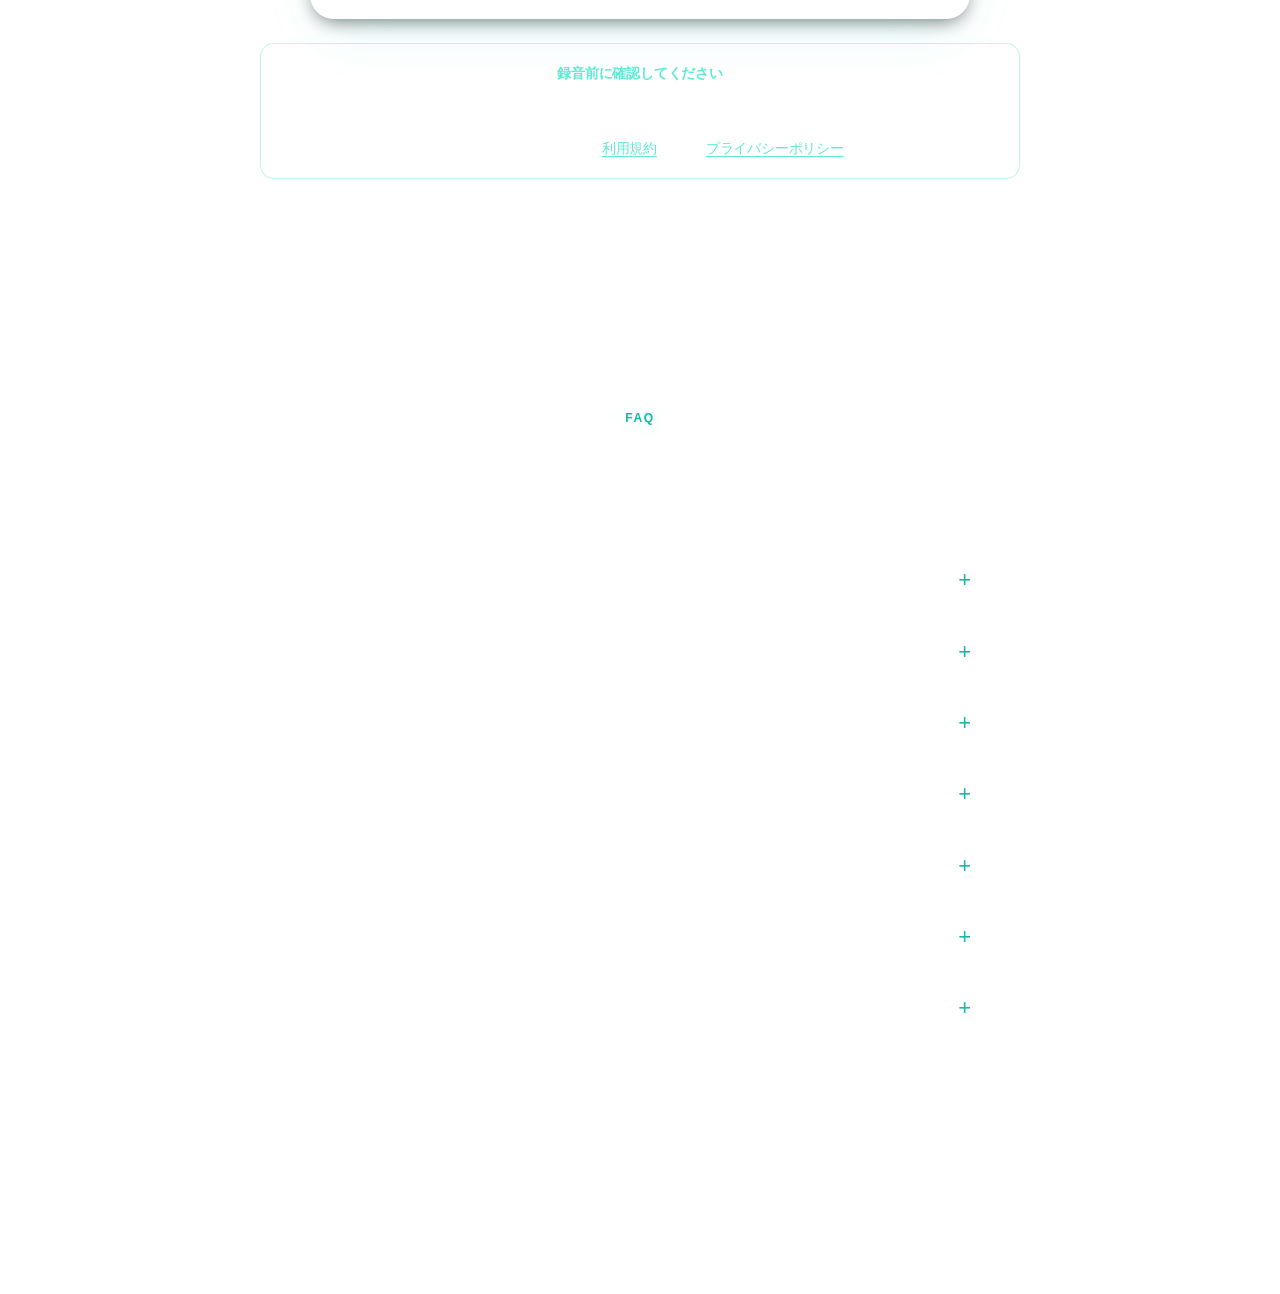
==== commit 3500be7a: "Site: simplify all copy, drop AI-flavored parallel-structure prose Why: user said the previous copy " ====
--- a/site/index.html
+++ b/site/index.html
@@ -3,11 +3,11 @@
 <head>
   <meta charset="utf-8" />
   <meta name="viewport" content="width=device-width, initial-scale=1, viewport-fit=cover" />
-  <title>localVoiceRec — 会議録音と議事録を、Mac の中だけで。</title>
-  <meta name="description" content="約 1MB の DMG、外部依存ゼロ、ネットワーク権限なし。OS 標準の AEC とオンデバイス文字起こし／要約で、録音から議事録までを Mac の中だけで完結させる macOS アプリ。" />
+  <title>localVoiceRec — Mac で会議を録音して議事録にする</title>
+  <meta name="description" content="Mac で会議を録音し、文字起こしと議事録の生成までデバイスの中で行う macOS アプリ。ネットワーク権限なし。" />
   <meta name="theme-color" content="#0D1115" />
   <meta property="og:title" content="localVoiceRec" />
-  <meta property="og:description" content="約 1MB の DMG。AEC・文字起こし・要約まで、すべてデバイスの中で。" />
+  <meta property="og:description" content="録音、文字起こし、要約まで、デバイスの中で動きます。" />
   <meta property="og:type" content="website" />
   <link rel="icon" href="favicon.svg" type="image/svg+xml" />
   <link rel="stylesheet" href="style.css" />
@@ -57,10 +57,10 @@
 <section class="hero">
   <div class="wrap">
     <p class="hero-eyebrow">localVoiceRec</p>
-    <h1>会議録音と議事録を、<br />Mac の中だけで。</h1>
+    <h1>Mac で会議を録音して<br />議事録にする。</h1>
     <p class="hero-lead">
-      約 1MB の DMG に、OS 標準の AEC、録音と同時進行の文字起こし、<br />
-      オンデバイス要約まで。外部依存ゼロ、ネットワーク権限なし。
+      録音、文字起こし、要約まで、デバイスの中で動きます。<br />
+      アプリにネットワーク権限を付けていません。
     </p>
     <div class="hero-cta">
       <a class="btn-pill btn-pill-primary" href="#download">
@@ -81,10 +81,9 @@
 <section class="feature alt reveal">
   <div class="wrap-wide">
     <p class="feature-eyebrow">In the app</p>
-    <h2>すべての工程を、ひとつのウィンドウで。</h2>
+    <h2>1 画面で完結。</h2>
     <p class="feature-lead">
-      録音中からリアルタイムに伸びる文字起こし、チャンネル別の波形、停止後の構造化要約まで。
-      左右に並ぶレイアウトで切り替えなしに完結します。
+      録音、波形、文字起こし、要約まで、ひとつのウィンドウに並びます。
     </p>
     <figure class="app-shot">
       <img class="parallax-tilt" src="screenshots/detail.png" alt="録音一覧と詳細ウィンドウ。左に Meeting エントリ、右に Mic / System の波形と話者ごとの吹き出し、要約まで縦に並ぶ。" />
@@ -98,10 +97,10 @@
 <section class="feature dark reveal">
   <div class="wrap">
     <p class="feature-eyebrow">Privacy</p>
-    <h2>送らない、ではなく、<em>送れない</em>。</h2>
+    <h2>外には送りません。</h2>
     <p class="feature-lead">
-      ネットワーク権限を持たないため、アプリは外部と通信する経路自体を持ちません。
-      AEC・文字起こし・要約は、いずれも OS 標準フレームワーク内で完結します。
+      アプリにネットワーク権限を付けていないので、外と通信できません。
+      文字起こしと要約は macOS の機能で動きます。
     </p>
     <div class="feature-grid">
       <div class="feature-card">
@@ -109,8 +108,8 @@
           <path d="M16 4 L26 9 V16 C26 22 21 27 16 28 C11 27 6 22 6 16 V9 Z"/>
           <path d="M11 16 L15 20 L21 13"/>
         </svg>
-        <h3>ネットワーク権限ゼロ</h3>
-        <p>App Sandbox を有効化したうえで、<code>network.client</code> / <code>network.server</code> をいずれも付与していません。OS レベルで通信できません。</p>
+        <h3>ネットワーク権限なし</h3>
+        <p>App Sandbox 下で <code>network.client</code> も <code>network.server</code> も付けていません。OS が通信を許可しません。</p>
       </div>
       <div class="feature-card">
         <svg class="feature-icon" viewBox="0 0 32 32" fill="none" stroke="currentColor" stroke-width="1.6" stroke-linecap="round" stroke-linejoin="round" aria-hidden="true">
@@ -118,16 +117,16 @@
           <path d="M16 14 V20"/>
           <path d="M12 17 H20"/>
         </svg>
-        <h3>オフラインで完結</h3>
-        <p>文字起こしは macOS 26 の SpeechAnalyzer、要約は Foundation Models（オンデバイス）。録音から議事録までインターネットは不要です。</p>
+        <h3>オフラインで動く</h3>
+        <p>文字起こしは macOS の SpeechAnalyzer、要約は Foundation Models。どちらもデバイス内で動きます。</p>
       </div>
       <div class="feature-card">
         <svg class="feature-icon" viewBox="0 0 32 32" fill="none" stroke="currentColor" stroke-width="1.6" stroke-linecap="round" stroke-linejoin="round" aria-hidden="true">
           <path d="M8 22 L8 13 L16 8 L24 13 L24 22"/>
           <path d="M12 22 V17 H20 V22"/>
         </svg>
-        <h3>ボットを増やさないローカル録音</h3>
-        <p>Zoom / Teams / Meet に外部ボットを参加させる代わりに、Mac 自身が再生・収音する音声を Core Audio process tap で取得します。録音データは端末から一切外に出ません。会議参加者への録音同意の取得は、利用者の責任で事前に行ってください。</p>
+        <h3>ボットを参加させない</h3>
+        <p>Zoom / Teams / Meet にボットを入れずに、Mac が再生中の音と自分のマイクを直接録ります。録音同意は事前に取得してください。</p>
       </div>
     </div>
   </div>
@@ -139,10 +138,9 @@
 <section class="feature reveal">
   <div class="wrap">
     <p class="feature-eyebrow">Inside</p>
-    <h2>アプリの中身を、覗いてみる。</h2>
+    <h2>権限は確認できます。</h2>
     <p class="feature-lead">
-      <code>codesign --display --entitlements -</code> でアプリの権限を確認すると、
-      ネットワーク系のキーが存在しないことが分かります。
+      <code>codesign</code> で entitlement を表示すると、ネットワーク系のキーが入っていないことが分かります。
     </p>
     <figure class="codeblock">
       <figcaption>codesign output · 抜粋</figcaption>
@@ -166,22 +164,22 @@
 <section class="feature alt reveal">
   <div class="wrap">
     <p class="feature-eyebrow">Pipeline</p>
-    <h2>3 つの工程。<br />すべて端末内で。</h2>
+    <h2>中で起きていること</h2>
     <ol class="steps">
       <li>
-        <p class="step-num">01 — 収録</p>
-        <h3>マイクとシステム音声を別チャンネルで。</h3>
-        <p>自分の声は <code>AVAudioEngine</code> + AUVoiceProcessing IO で OS 標準の AEC・ノイズ抑制・自動ゲイン調整を適用。相手の声は Core Audio の process tap で取得し、System 側はロックフリーの SPSC リングバッファで受け取ります。話者分離は AI 推定ではなくチャンネルで確定するため、誤判定が起きません。</p>
+        <p class="step-num">01 — 録音</p>
+        <h3>マイクとシステム音声を別々に録る。</h3>
+        <p>自分の声には macOS の AEC・ノイズ抑制・自動ゲイン調整がかかります。相手の声は process tap で Mac の再生音から直接取ります。チャンネルが分かれているので、話者が混ざりません。</p>
       </li>
       <li>
-        <p class="step-num">02 — 録音と同時進行の文字起こし</p>
-        <h3>同じ音声バッファを 3 経路に同時配信。</h3>
-        <p>1 つの PCM バッファを、(a) WAV ファイル書き込み、(b) 波形メーター、(c) SpeechAnalyzer への投入、に同期 fan-out します。バッファのコピーを増やさない 1-pass 構造のため、録音中から日本語・英語の文字起こしが伸びていき、停止と同時に確定済みテキストが揃います。</p>
+        <p class="step-num">02 — 文字起こし</p>
+        <h3>録音と同時に進む。</h3>
+        <p>SpeechAnalyzer に音声を流し込みながら、ファイル書き込みと波形表示も同じバッファでやっています。録音を止めた時点でテキストが揃っています。日本語・英語に対応。</p>
       </li>
       <li>
-        <p class="step-num">03 — 構造化要約</p>
-        <h3>議事録のかたちに。</h3>
-        <p>Foundation Models の <code>@Generable</code> で、概要・決定事項・アクションアイテム・未解決の問い・レビュー項目に整理します。</p>
+        <p class="step-num">03 — 要約</p>
+        <h3>議事録のかたちに整理する。</h3>
+        <p>Foundation Models で、概要・決定事項・アクションアイテム・未解決の問いに分けます。</p>
       </li>
     </ol>
   </div>
@@ -193,10 +191,9 @@
 <section class="feature reveal">
   <div class="wrap">
     <p class="feature-eyebrow">Export</p>
-    <h2>議事録は、テキストになる。</h2>
+    <h2>Markdown とテキストで書き出し。</h2>
     <p class="feature-lead">
-      詳細画面からエクスポートすれば、Slack や Notion にそのまま貼り付けられます。
-      Markdown とプレーンテキストの 2 形式に対応。
+      Slack や Notion にそのまま貼り付けられます。
     </p>
     <figure class="codeblock codeblock-md">
       <figcaption>Meeting_20260527.md</figcaption>
@@ -255,9 +252,9 @@
 <section class="download reveal" id="download">
   <div class="wrap">
     <p class="feature-eyebrow">Download</p>
-    <h2>今すぐ、はじめる。</h2>
+    <h2>ダウンロード</h2>
     <p class="feature-lead">
-      Developer ID 署名 + Notarization 済み。ダウンロード後の Gatekeeper 警告はありません。
+      署名と公証済み。Gatekeeper の警告は出ません。
     </p>
     <div class="download-card">
       <div class="download-version-row">
@@ -280,13 +277,12 @@
 
       <div class="download-note">
         <strong>v0.1.0 — 初回リリース</strong><br />
-        ・マイク + システム音声の 2 チャンネル録音 (Linear PCM / WAV)<br />
-        ・AUVoiceProcessing IO による AEC・ノイズ抑制・AGC<br />
-        ・録音と同時進行のオンデバイス文字起こし (SpeechAnalyzer)<br />
-        ・Foundation Models によるオンデバイス構造化要約<br />
-        ・録音一覧 / 詳細表示 / Markdown・テキストエクスポート<br />
-        ・スリープ / オーディオ HW 切替 / engine 構成変更を検知して安全停止<br />
-        ・ネットワーク権限ゼロ — App Sandbox + Developer ID 署名 + Notarization 済み
+        ・マイクとシステム音声を別々に録音 (WAV)<br />
+        ・録音と同時に文字起こし<br />
+        ・要約は Foundation Models<br />
+        ・Markdown / テキストで書き出し<br />
+        ・スリープや HW 切替の検知 → 安全に停止<br />
+        ・ネットワーク権限なし・署名・公証済み
       </div>
     </div>
 
@@ -310,63 +306,45 @@
     <h2>よくある質問</h2>
     <div class="faq">
       <details>
-        <summary>本当に外部に送信していないのか？</summary>
-        <div class="answer">
-          App Sandbox を有効にしたうえで、<code>com.apple.security.network.client</code> と
-          <code>com.apple.security.network.server</code> のどちらも entitlement に
-          含めていません。OS がアプリのソケット作成を拒否します。
-          <code>codesign --display --entitlements -</code> で確認できます。
-        </div>
-      </details>
-      <details>
-        <summary>Apple Intelligence のモデルは外部通信しているのでは？</summary>
-        <div class="answer">
-          オンデバイスモデル（約 3B）が端末内で推論を行います。Private Cloud Compute への
-          フォールバックは本アプリでは使いません（ネットワーク entitlement がないため、
-          技術的に経路がない）。
-        </div>
-      </details>
-      <details>
-        <summary>会議参加者への録音の告知や同意は必要？</summary>
-        <div class="answer">
-          <strong>必要です。</strong>本アプリは会議参加者への告知や同意取得を自動化する機能を持ちません。
-          録音前に、利用者ご自身で全参加者に録音する旨を伝え、明示的な同意を得てください。
-          所属組織のポリシー、サービス利用規約、各国・地域の法令（盗聴・通信秘密に関する規定など）
-          に従う責任は利用者にあります。
-          無断録音は本アプリの想定する利用方法ではありません。
-        </div>
-      </details>
-      <details>
-        <summary>録音データはどこに保存される？ ファイル形式は？</summary>
-        <div class="answer">
-          アプリのサンドボックス内、
-          <code>~/Library/Containers/com.example.localVoiceRec/</code>
-          の下に保存されます。形式は Linear PCM (WAV) で、可逆・非圧縮。
-          アプリから個別／一括削除でき、削除時はファイル実体も同時に消去されます。
-        </div>
-      </details>
-      <details>
-        <summary>録音中のマイクへの回り込み (スピーカーから出た相手の声) は文字起こしを汚さない？</summary>
-        <div class="answer">
-          マイク収音は <code>AVAudioEngine</code> の入力ノードに対して
-          <code>setVoiceProcessingEnabled(true)</code> を有効化し、macOS の AUVoiceProcessing IO を経由します。
-          OS 標準の AEC (エコーキャンセル)、ノイズ抑制、自動ゲイン調整がマイク側にかかるため、
-          ヘッドフォン未使用時の回り込みは大きく抑えられます。
-        </div>
-      </details>
-      <details>
-        <summary>録音が終わってから文字起こしを待つ必要がある？</summary>
-        <div class="answer">
-          ありません。1 つの音声バッファを「WAV への書き込み」「波形メーター」「SpeechAnalyzer への投入」に
-          同期 fan-out する 1-pass 構造のため、録音中からリアルタイムに文字起こしが伸びていきます。
-          停止と同時に確定済みのテキストが揃った状態になり、続けて要約を生成します。
-        </div>
-      </details>
-      <details>
-        <summary>ソースコードは公開されているか？</summary>
-        <div class="answer">
-          仕様書・ソース・テスト・配布手順は GitHub で公開しています。
-          <a href="https://github.com/Rikuto-des/localVoiceRec">Rikuto-des/localVoiceRec</a>
+        <summary>本当に外に送信していない?</summary>
+        <div class="answer">
+          App Sandbox 下で、<code>com.apple.security.network.client</code> と <code>com.apple.security.network.server</code> をどちらも付けていません。OS がソケットの作成を拒否します。<code>codesign --display --entitlements -</code> で確認できます。
+        </div>
+      </details>
+      <details>
+        <summary>Apple Intelligence は外部通信しているのでは?</summary>
+        <div class="answer">
+          オンデバイスモデルがデバイス内で動きます。Private Cloud Compute へのフォールバックはこのアプリでは使いません(ネットワーク権限がないので経路がありません)。
+        </div>
+      </details>
+      <details>
+        <summary>会議の相手に録音の告知や同意は必要?</summary>
+        <div class="answer">
+          <strong>必要です。</strong>このアプリは同意取得を自動化しません。録音前に全参加者に伝えて、同意を得てください。所属組織のポリシー、サービス規約、各国の法令に従う責任は利用者にあります。
+        </div>
+      </details>
+      <details>
+        <summary>録音はどこに保存される? 形式は?</summary>
+        <div class="answer">
+          アプリのサンドボックス内 <code>~/Library/Containers/com.example.localVoiceRec/</code> に WAV で保存されます。アプリから個別または一括で削除でき、ファイル実体もそのとき消えます。
+        </div>
+      </details>
+      <details>
+        <summary>マイクが拾った相手の声で、文字起こしが汚れない?</summary>
+        <div class="answer">
+          マイク側に macOS の AEC・ノイズ抑制・自動ゲイン調整がかかります。ヘッドフォンを使わない場合の回り込みは大きく抑えられます。
+        </div>
+      </details>
+      <details>
+        <summary>録音終了後、文字起こしを待つ必要は?</summary>
+        <div class="answer">
+          ありません。録音中から文字起こしが進むので、停止した時点でテキストが揃っています。続けて要約が生成されます。
+        </div>
+      </details>
+      <details>
+        <summary>ソースコードは公開されている?</summary>
+        <div class="answer">
+          GitHub で公開しています。<a href="https://github.com/Rikuto-des/localVoiceRec">Rikuto-des/localVoiceRec</a>
         </div>
       </details>
     </div>
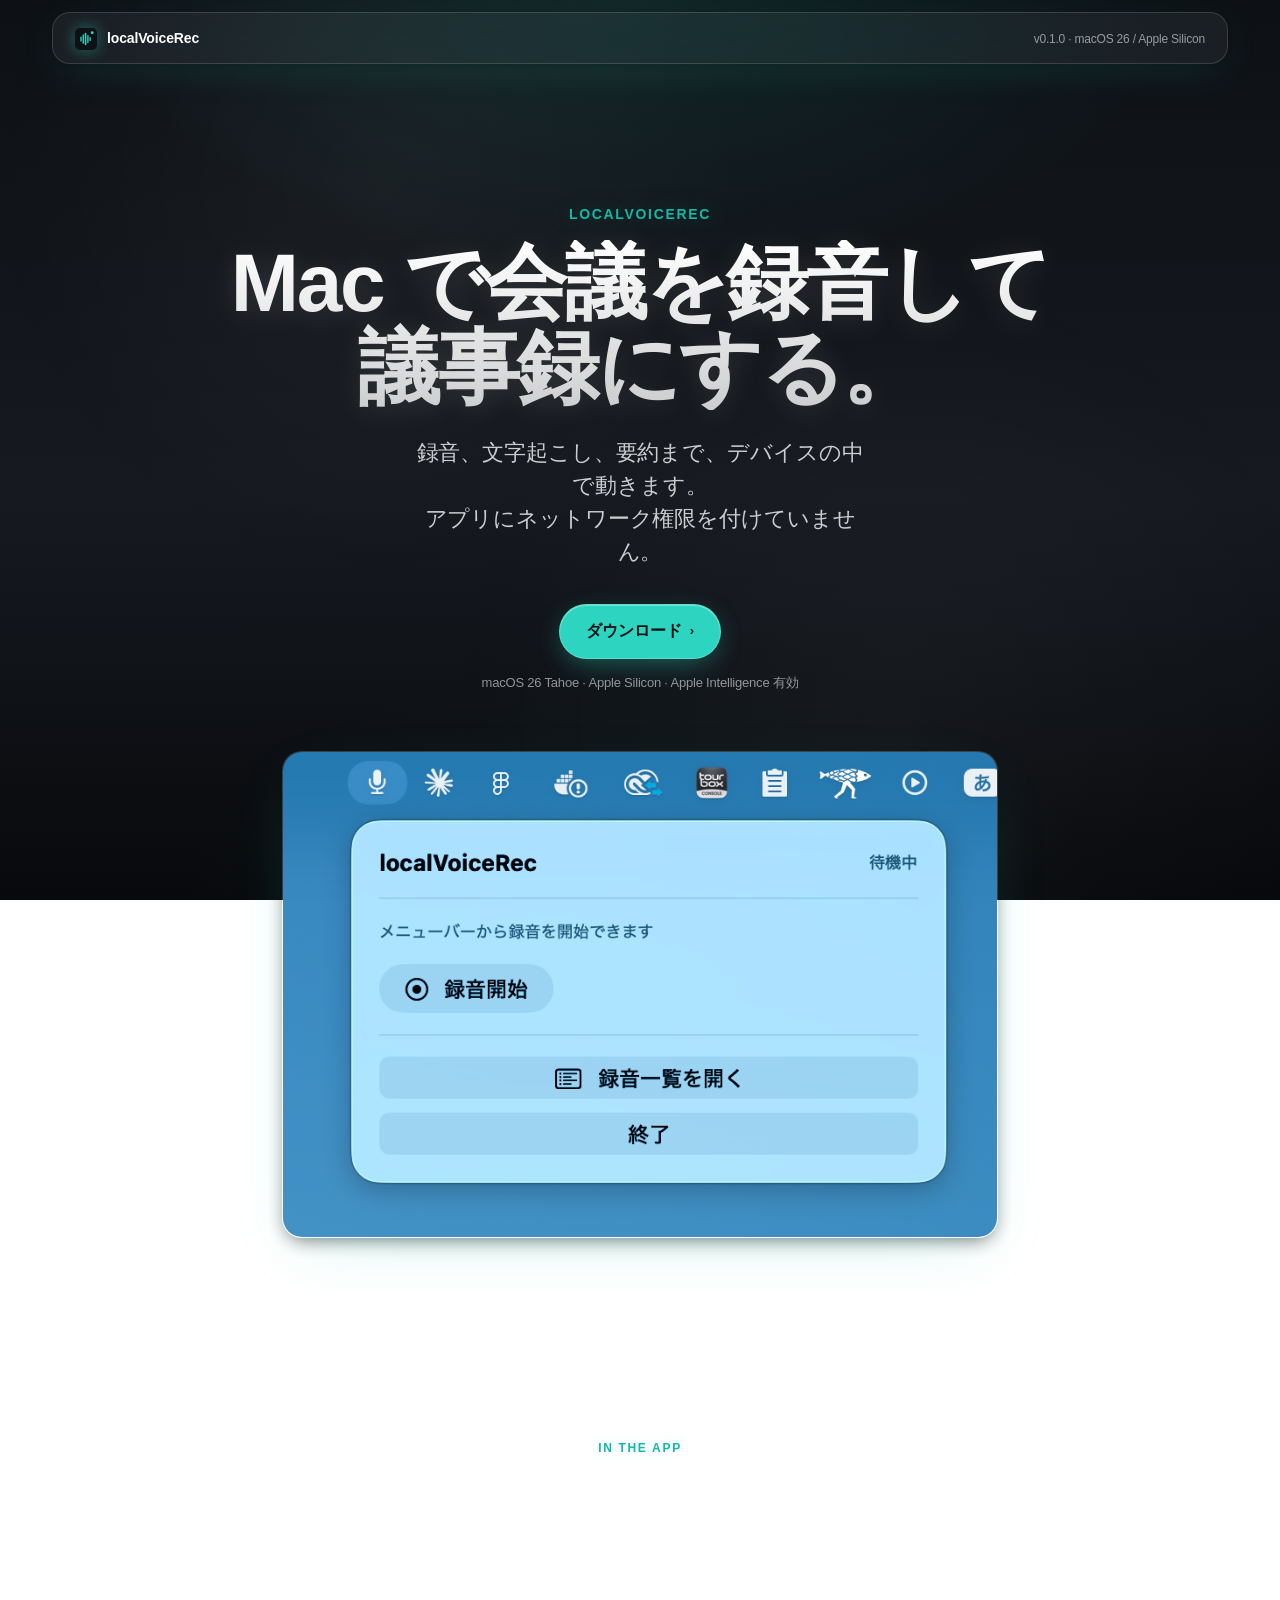
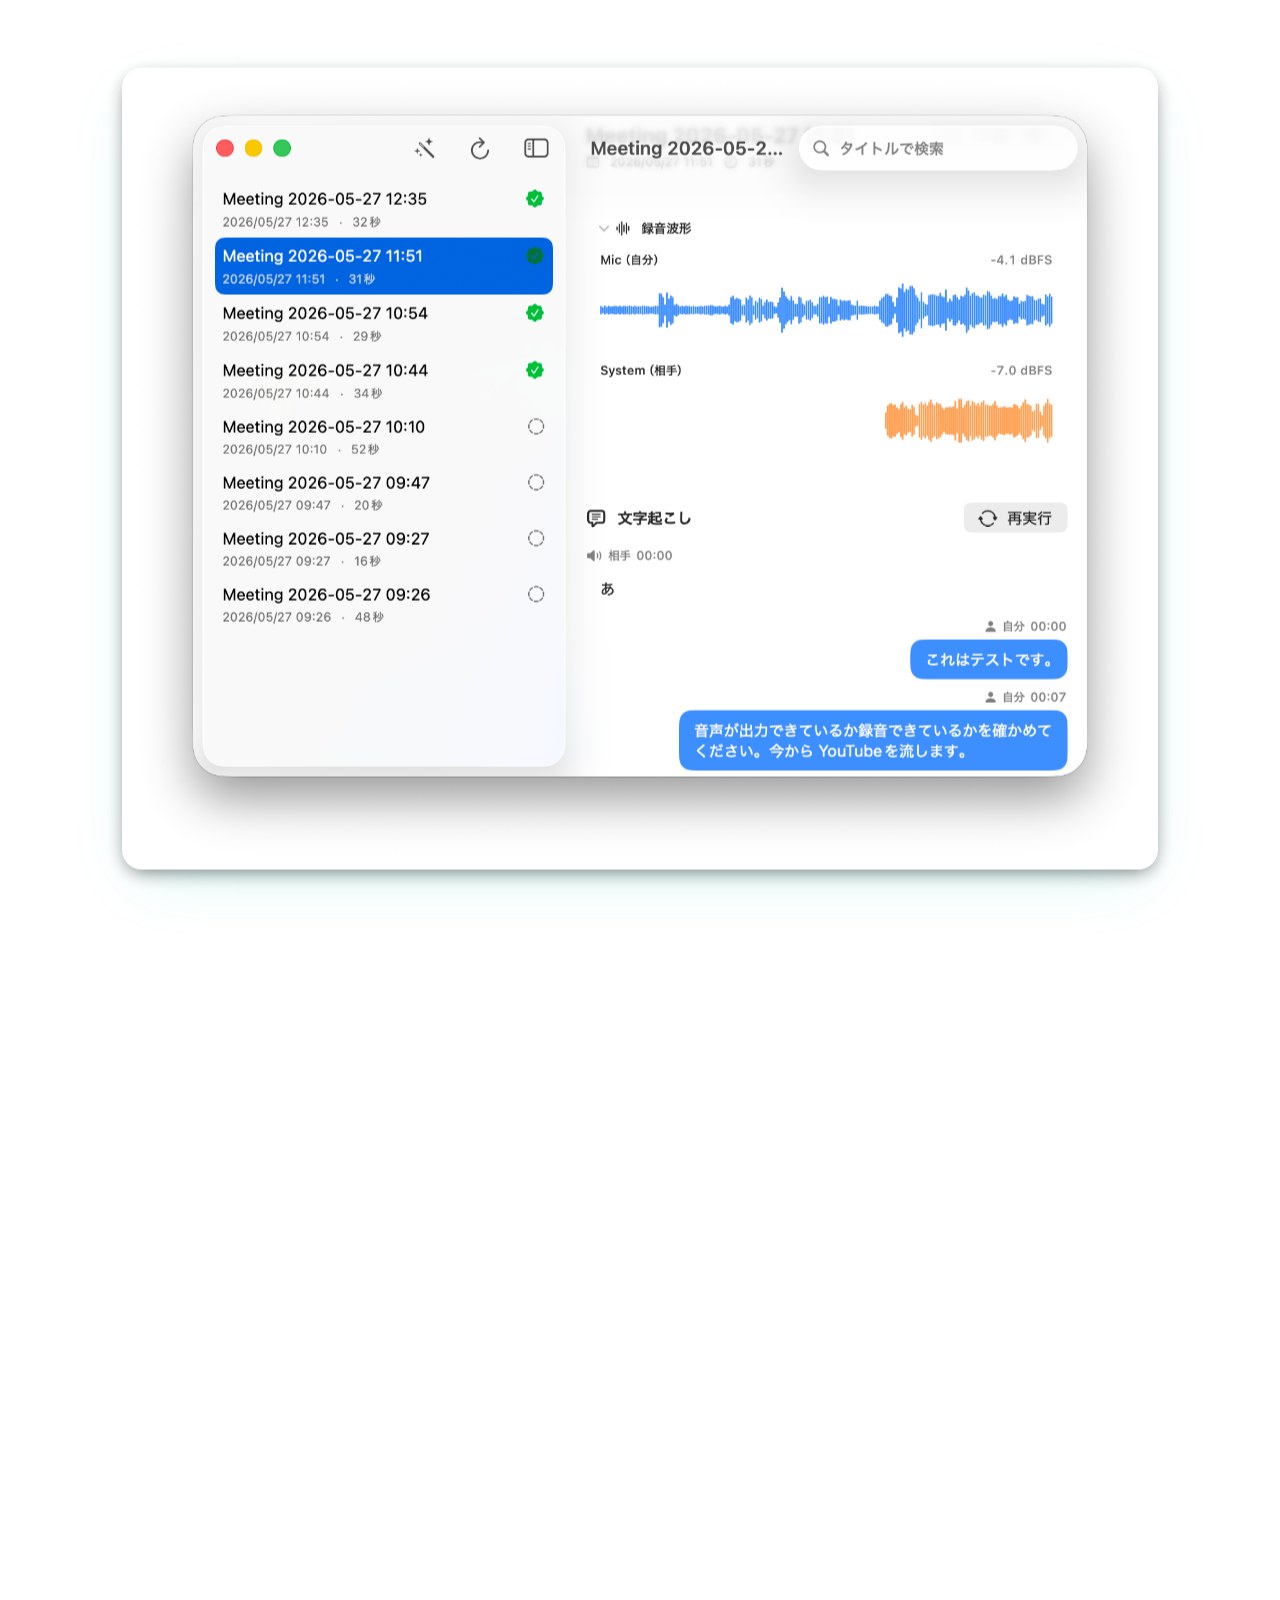
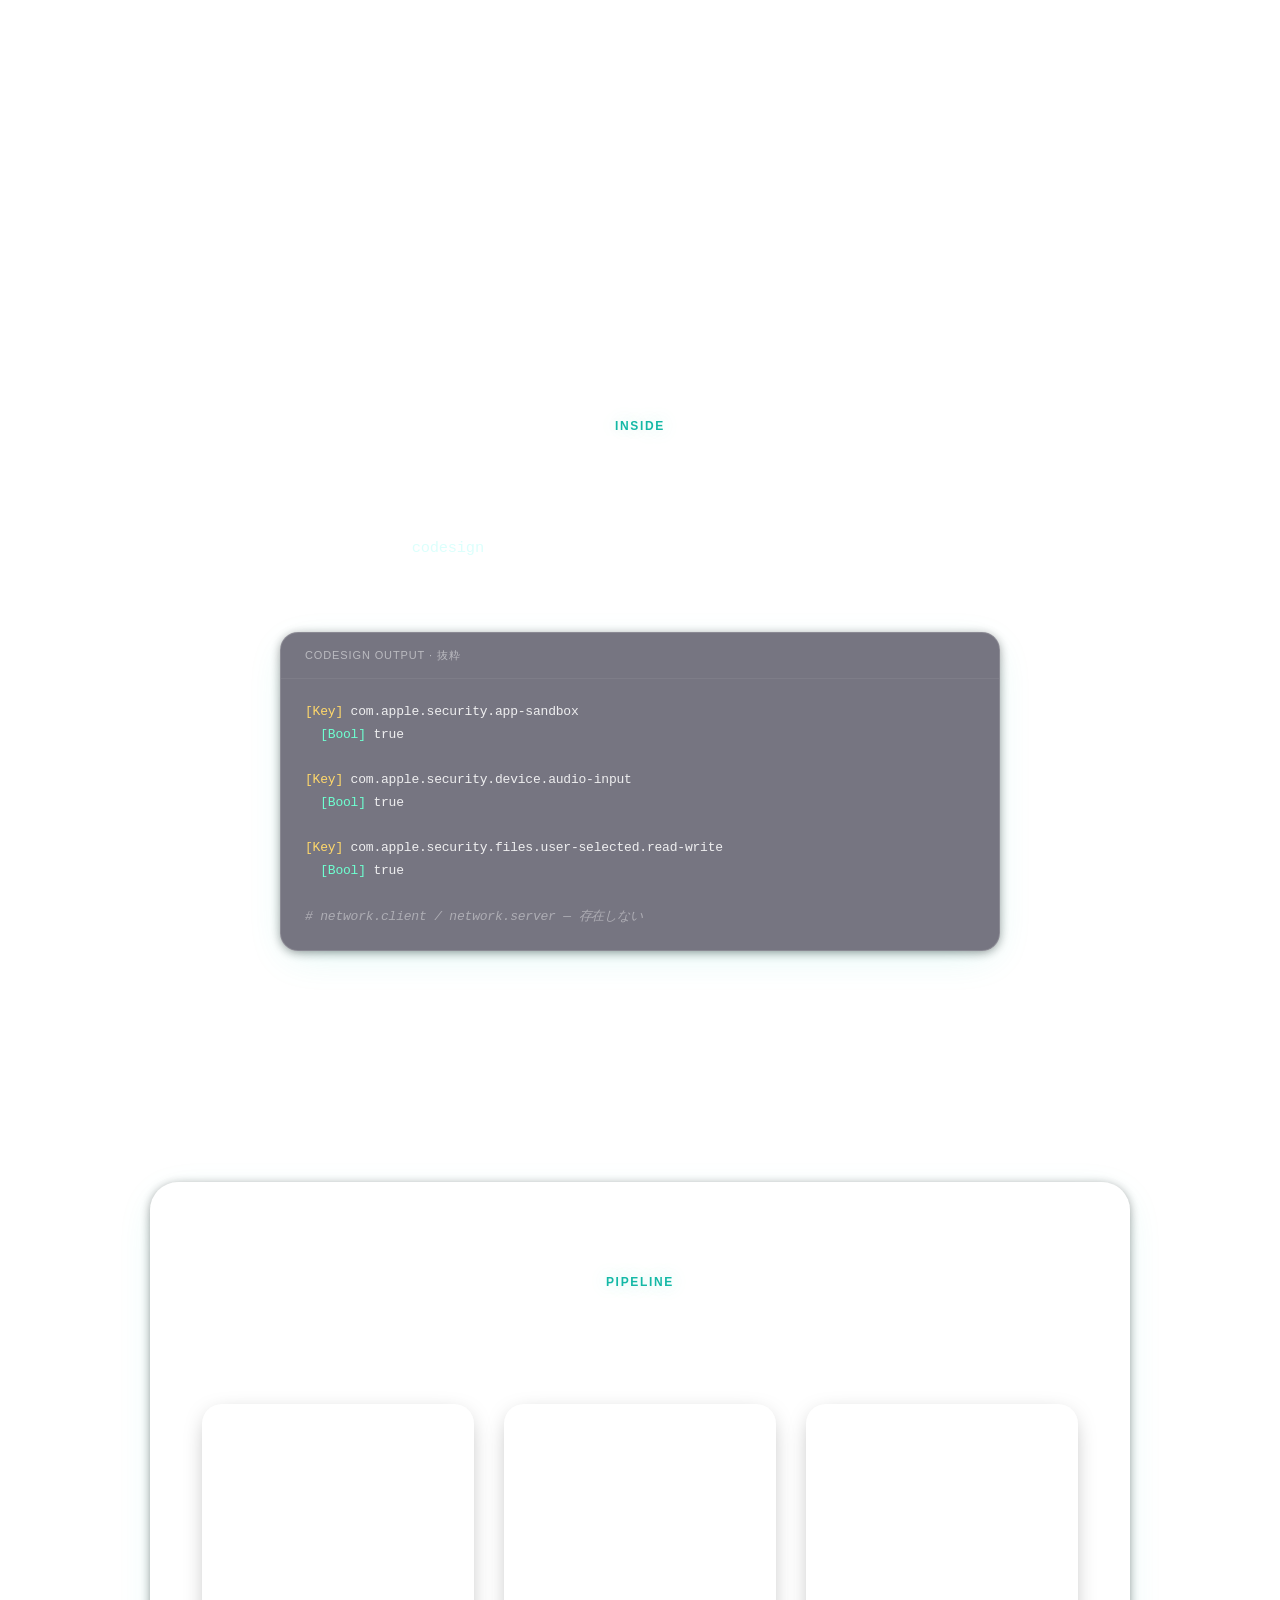
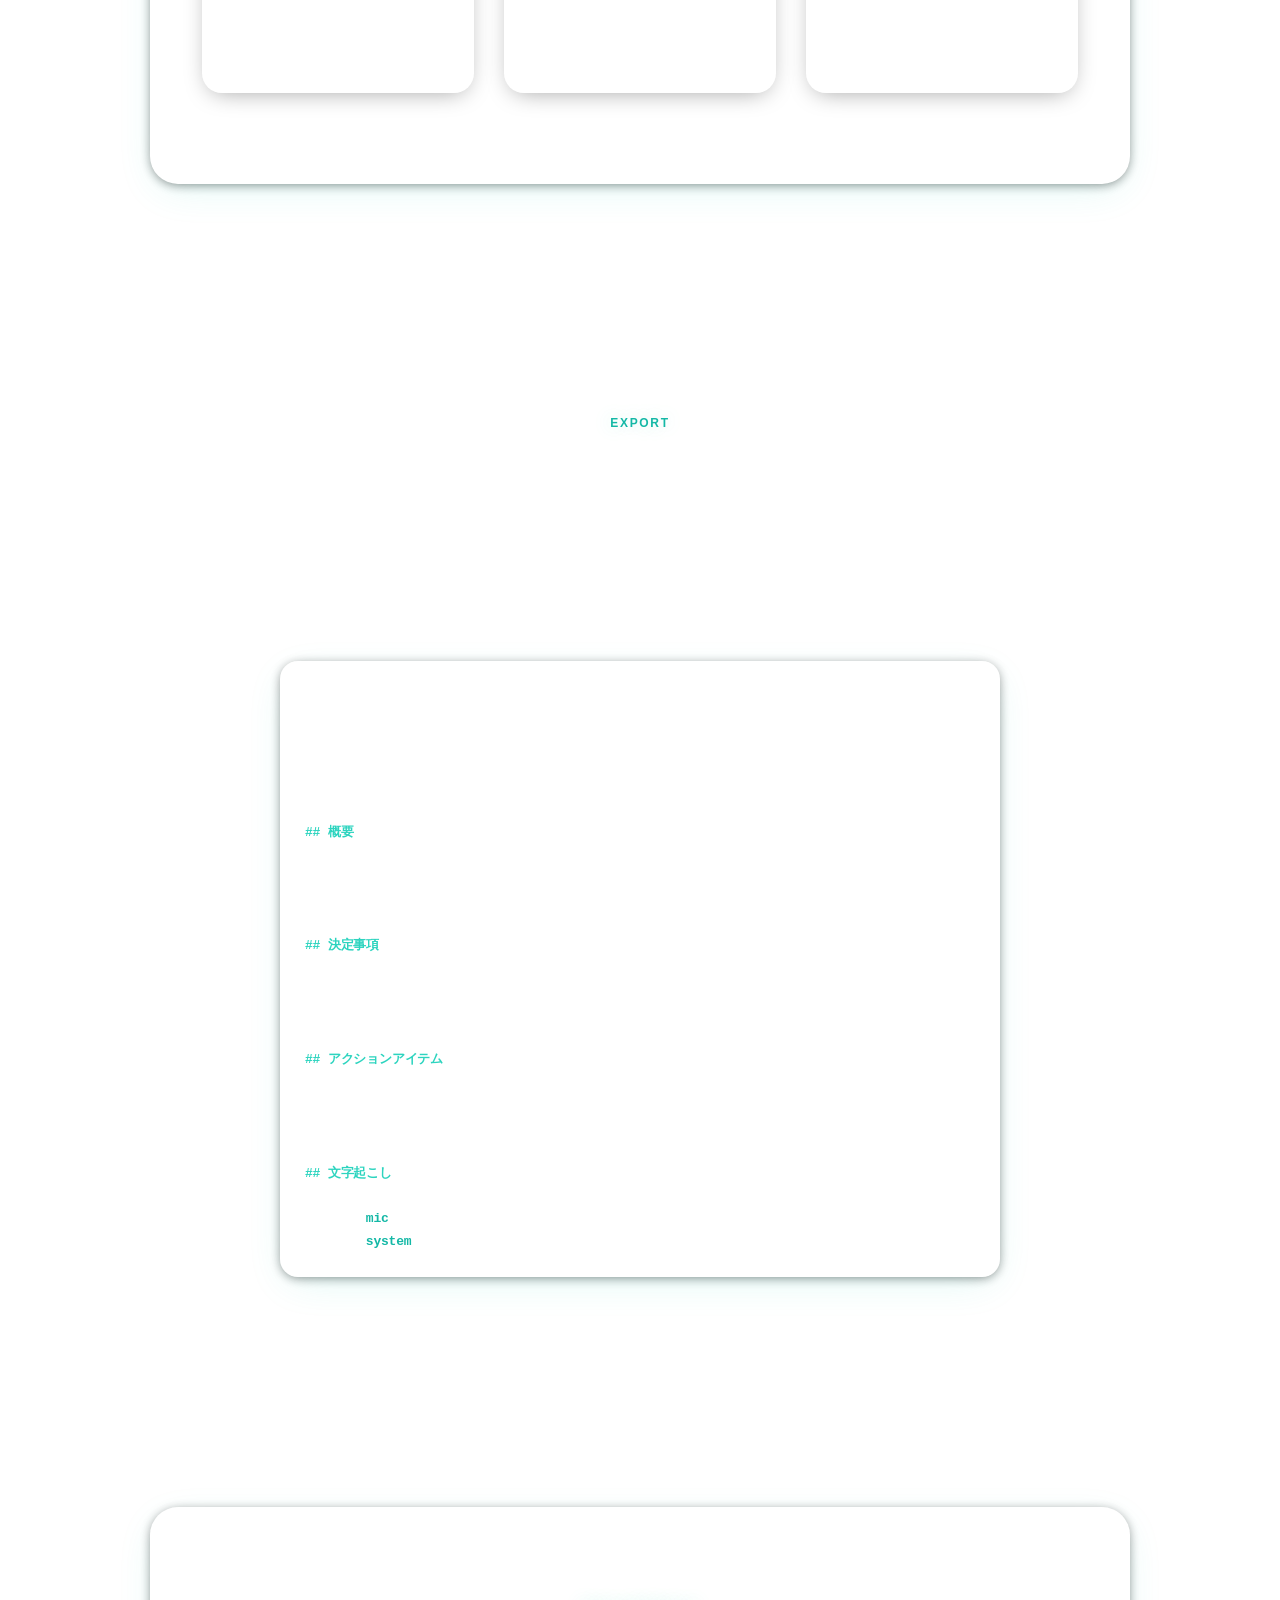
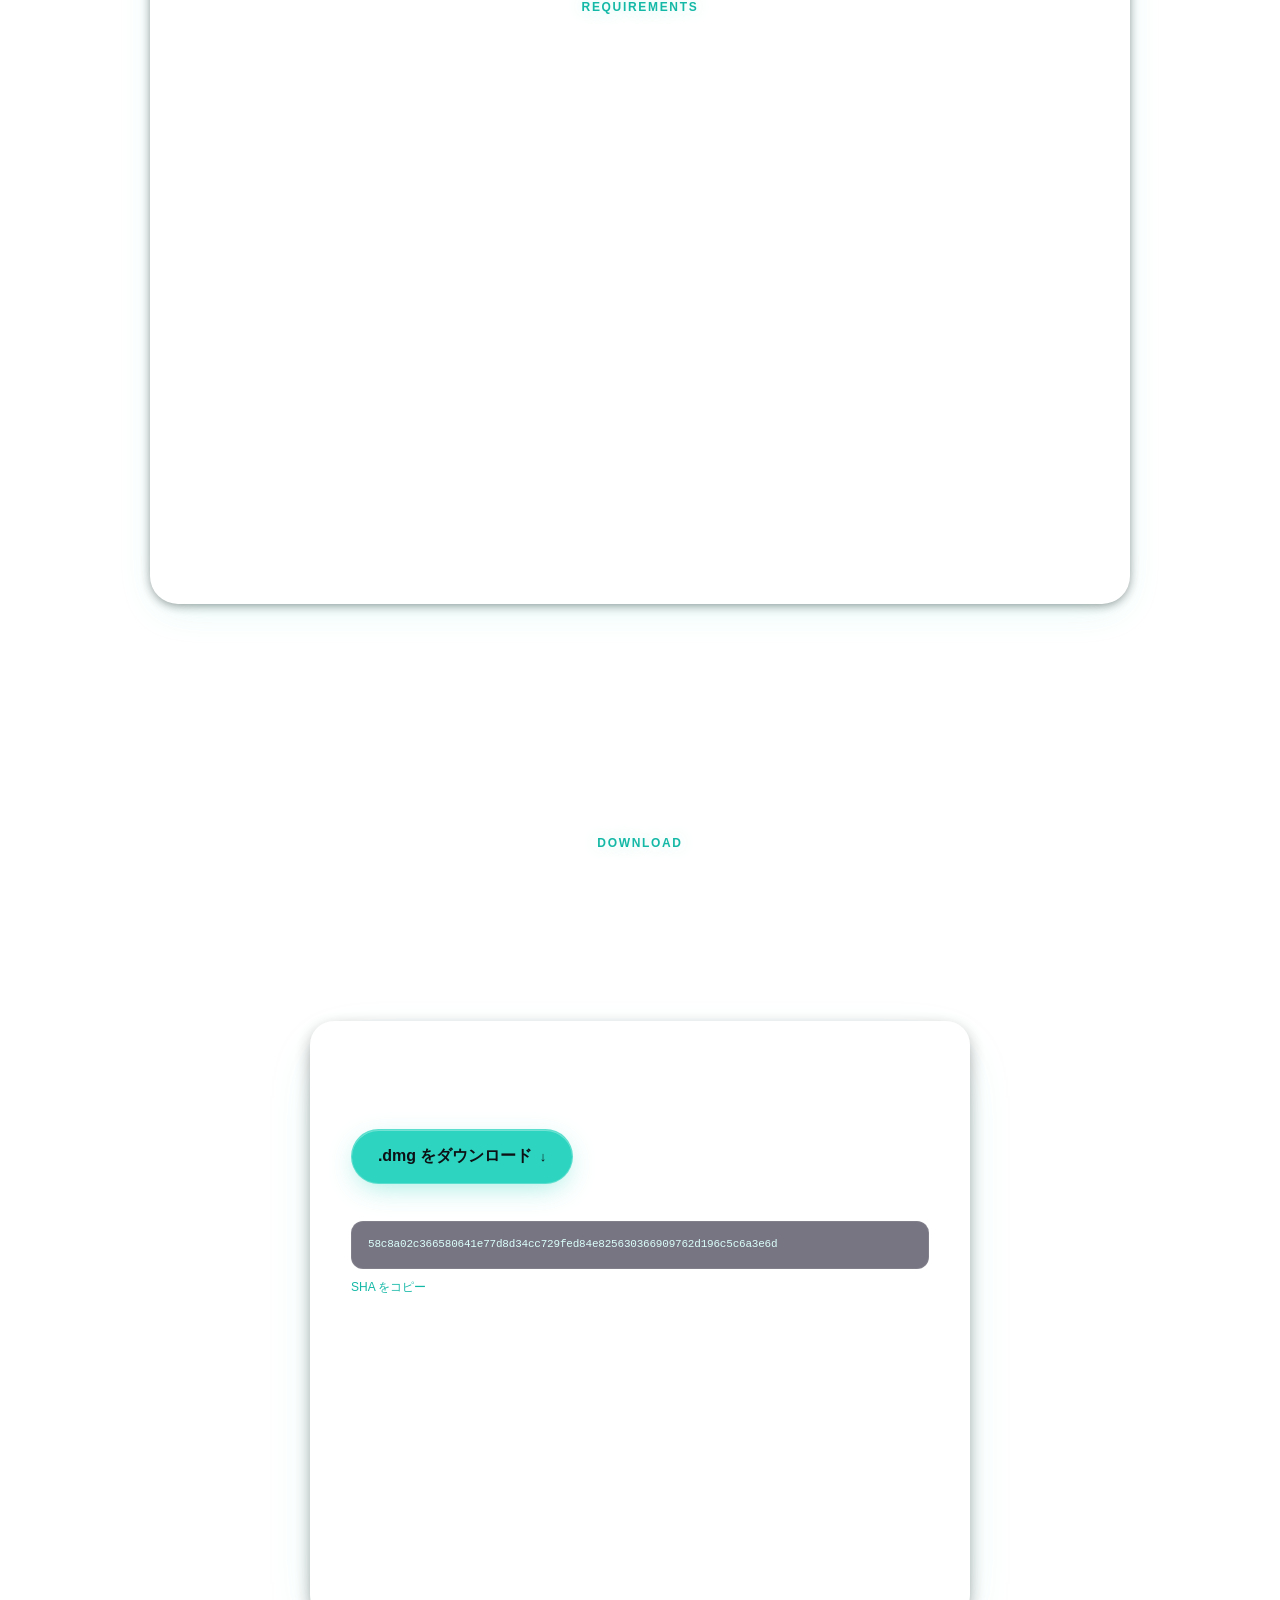
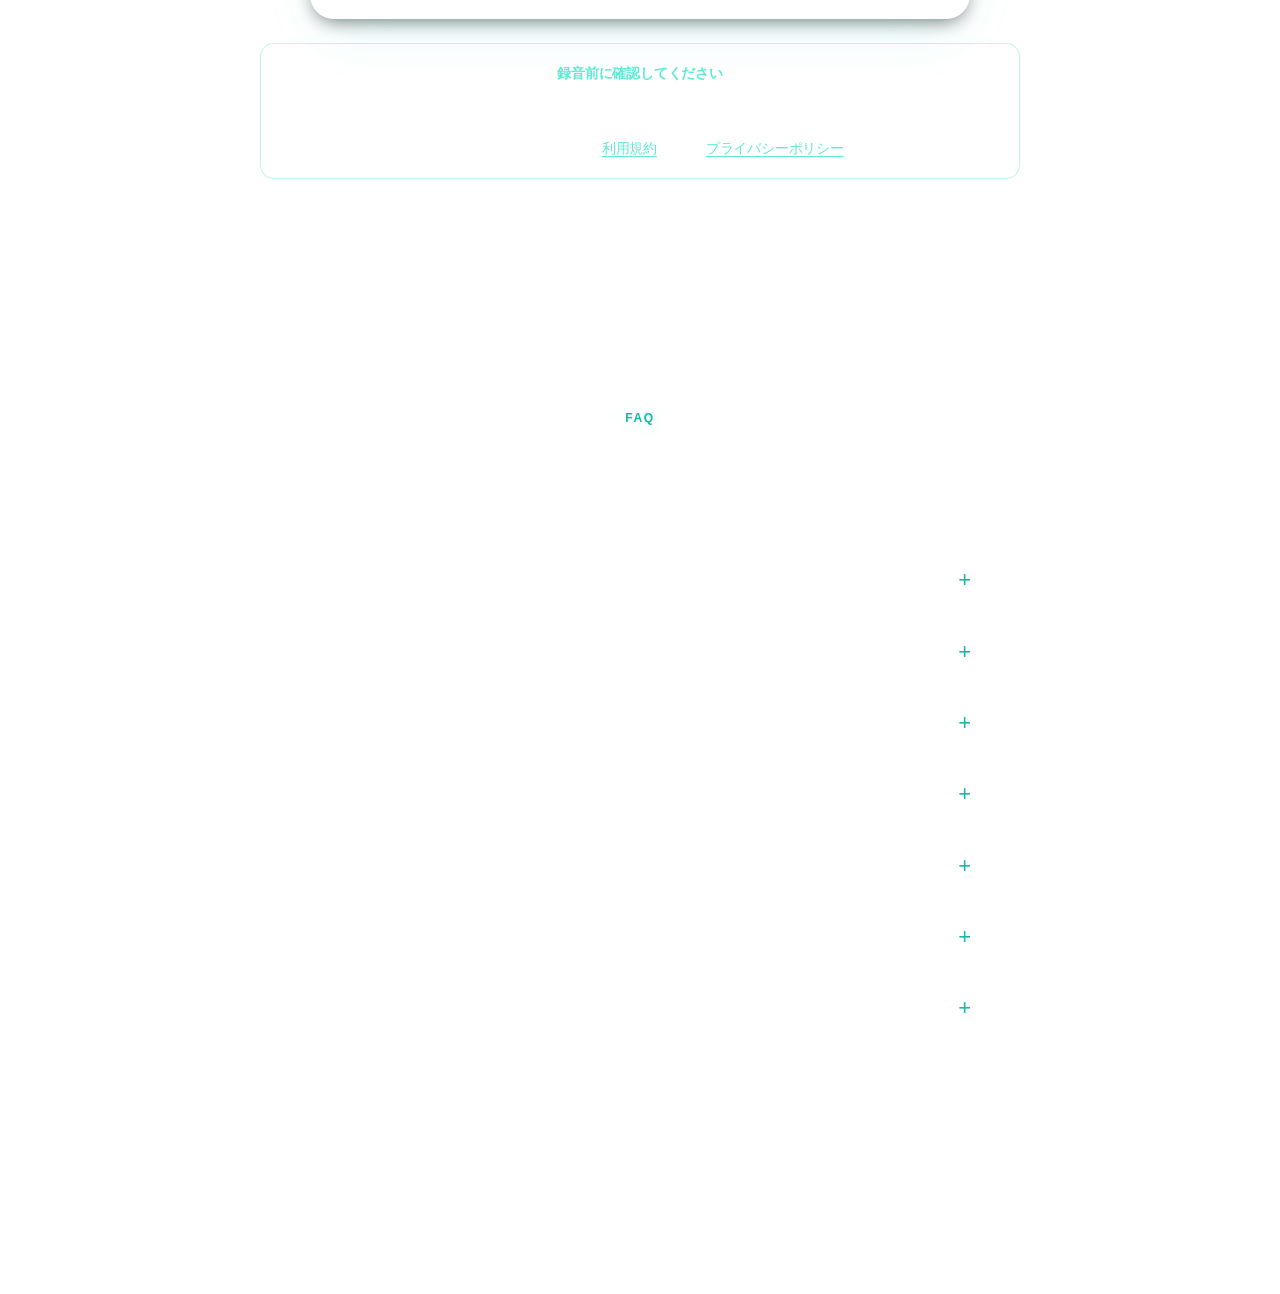
==== commit 1ceed977: "Release: v0.1.0 rebuild with in-app log preview + clipboard New DMG SHA-256: 58c8a02c366580641e77d8d" ====
--- a/site/index.html
+++ b/site/index.html
@@ -270,7 +270,7 @@
       </div>
 
       <span class="download-hash-label">SHA-256</span>
-      <code class="download-hash" id="sha">7baee223e741e09f583cd9defae80be3e38a32d01a1964e79e8e8954edcedf8a</code>
+      <code class="download-hash" id="sha">58c8a02c366580641e77d8d34cc729fed84e825630366909762d196c5c6a3e6d</code>
       <button id="copy-sha" class="btn-copy">SHA をコピー</button>
 
       <code class="verify-cmd">shasum -a 256 ~/Downloads/localVoiceRec-0.1.0.dmg</code>
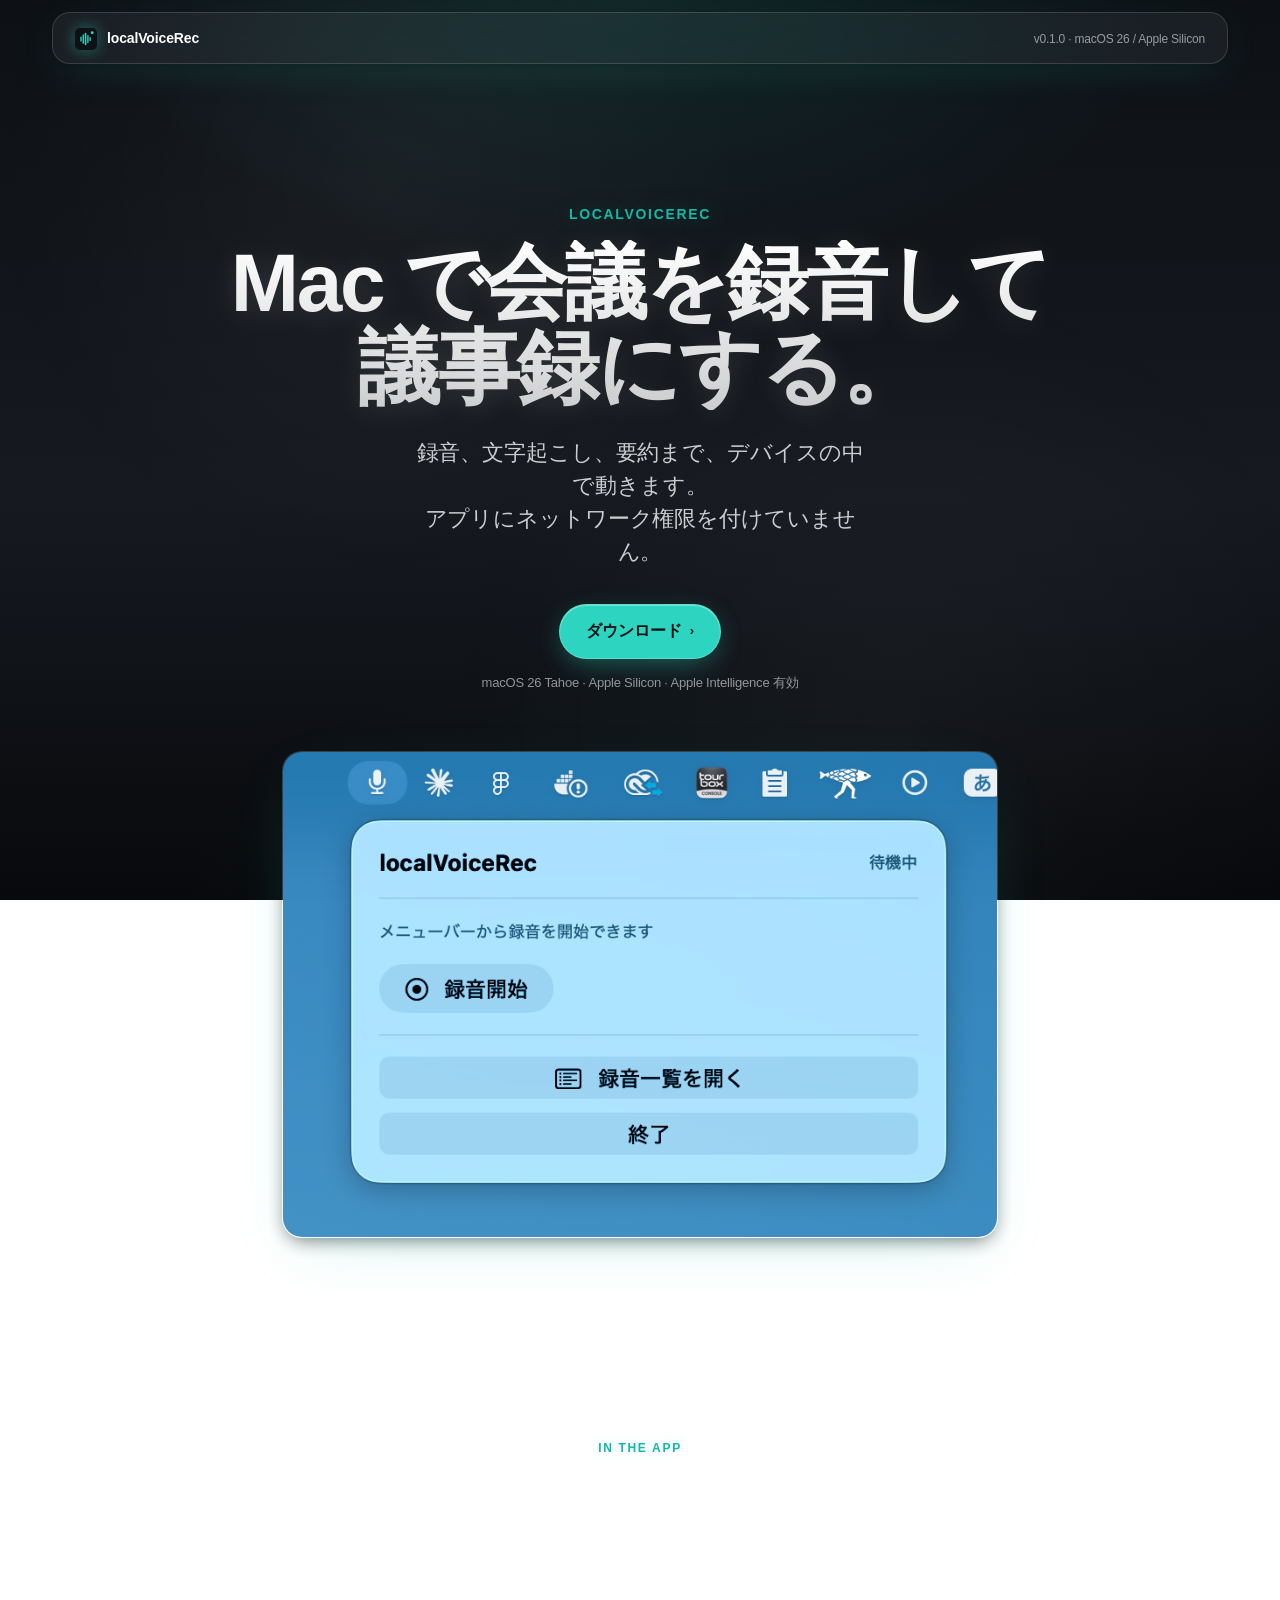
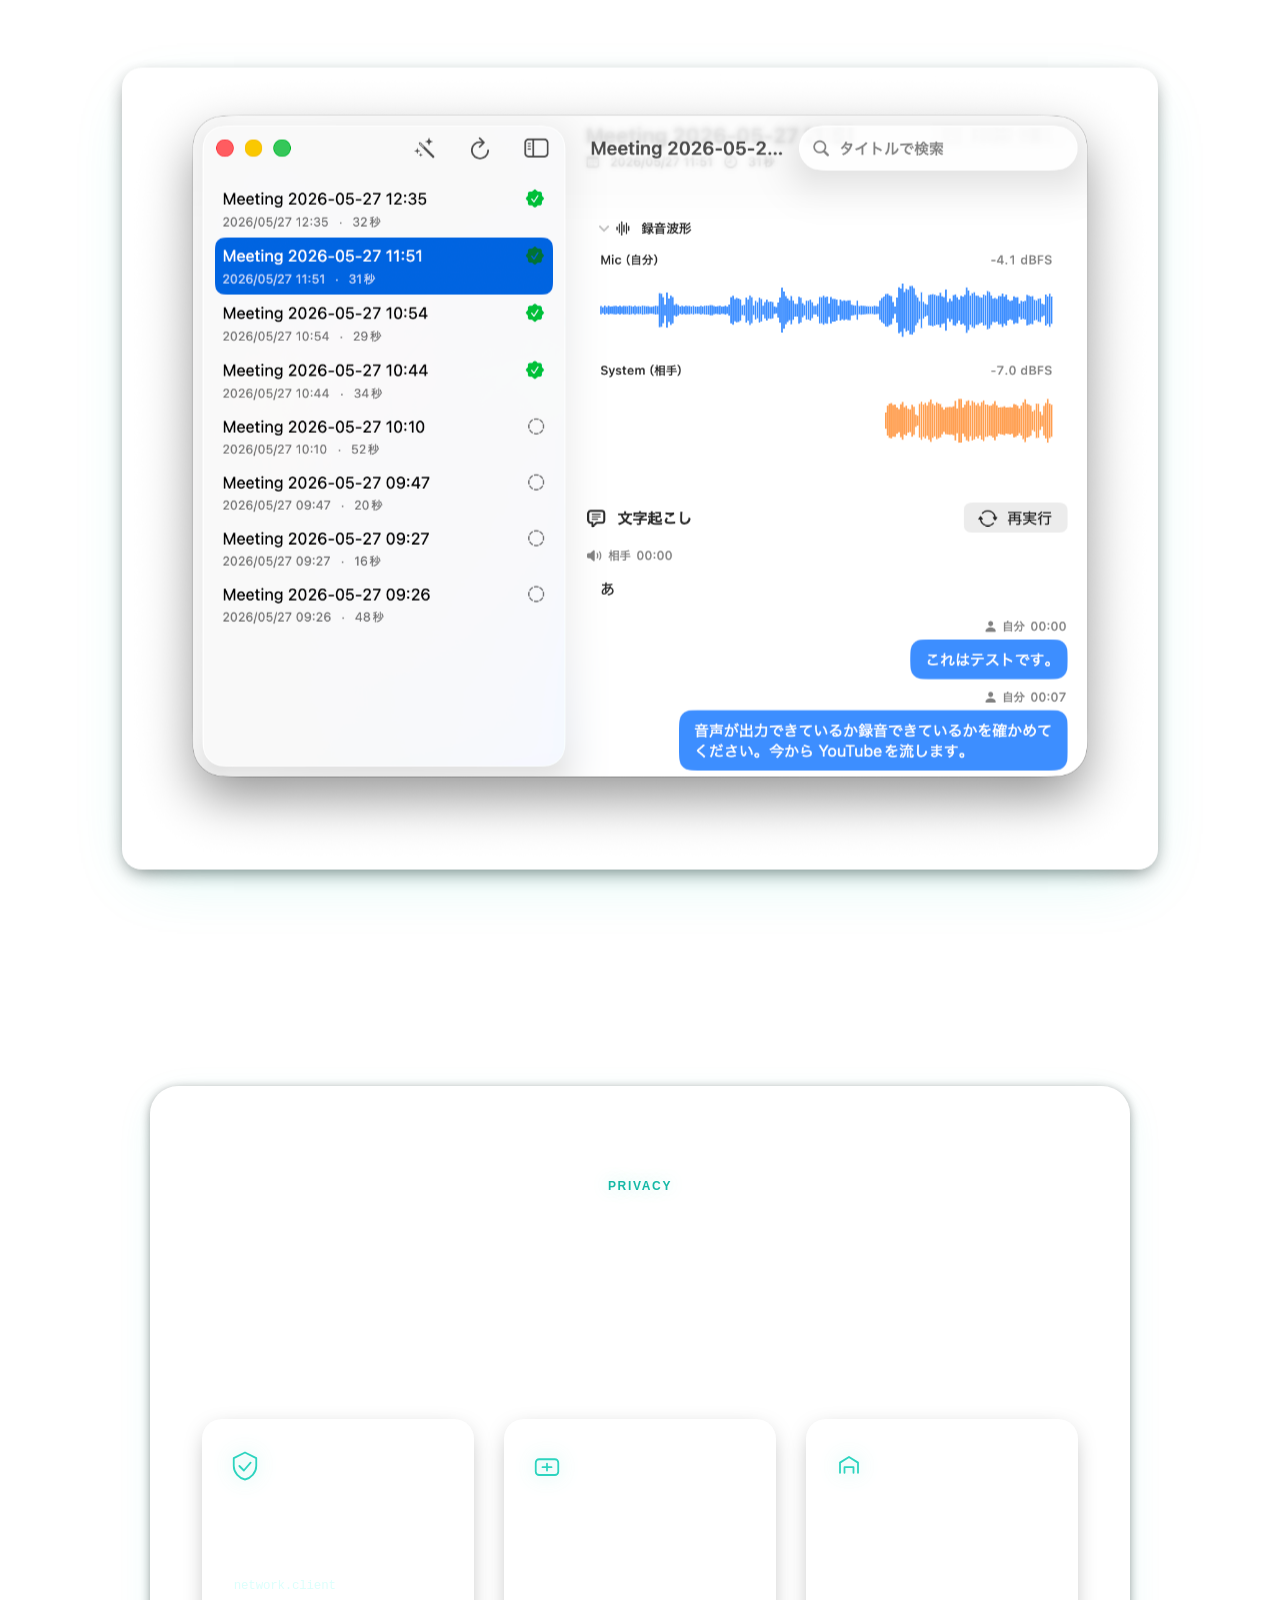
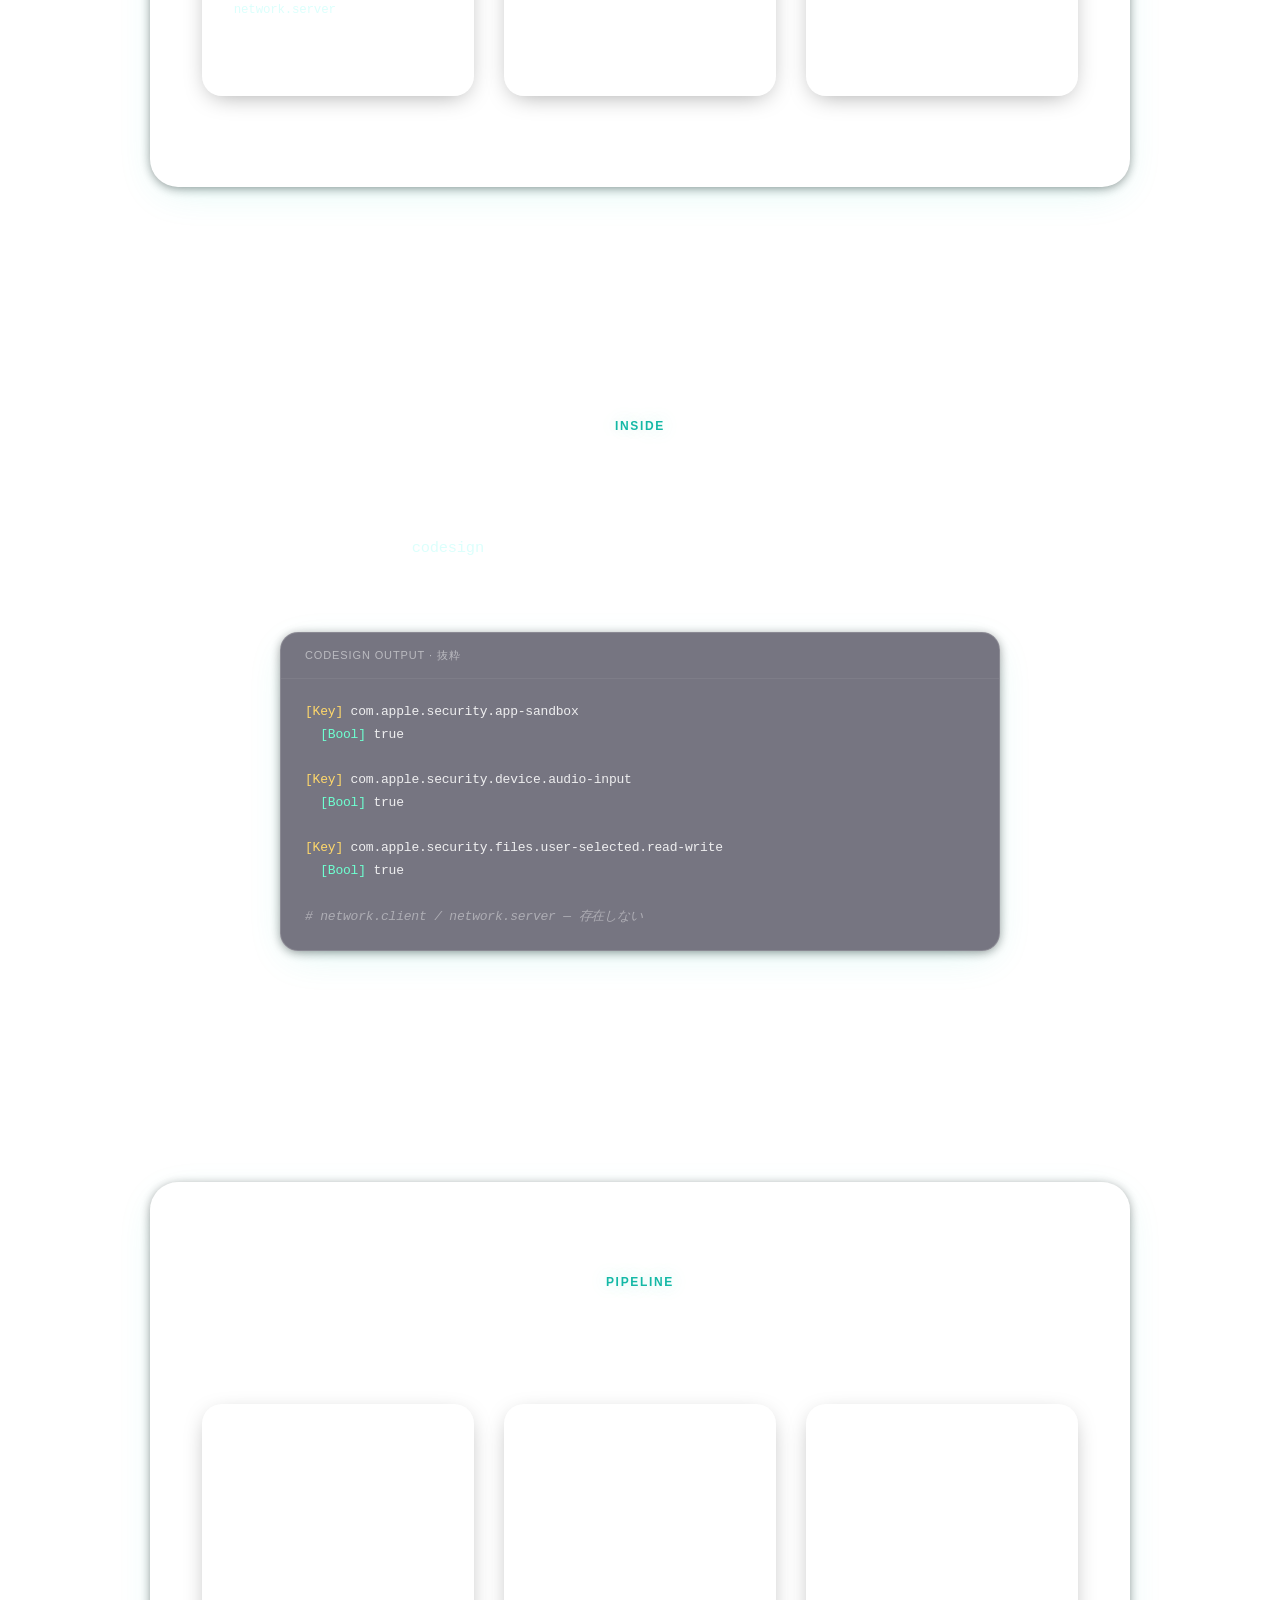
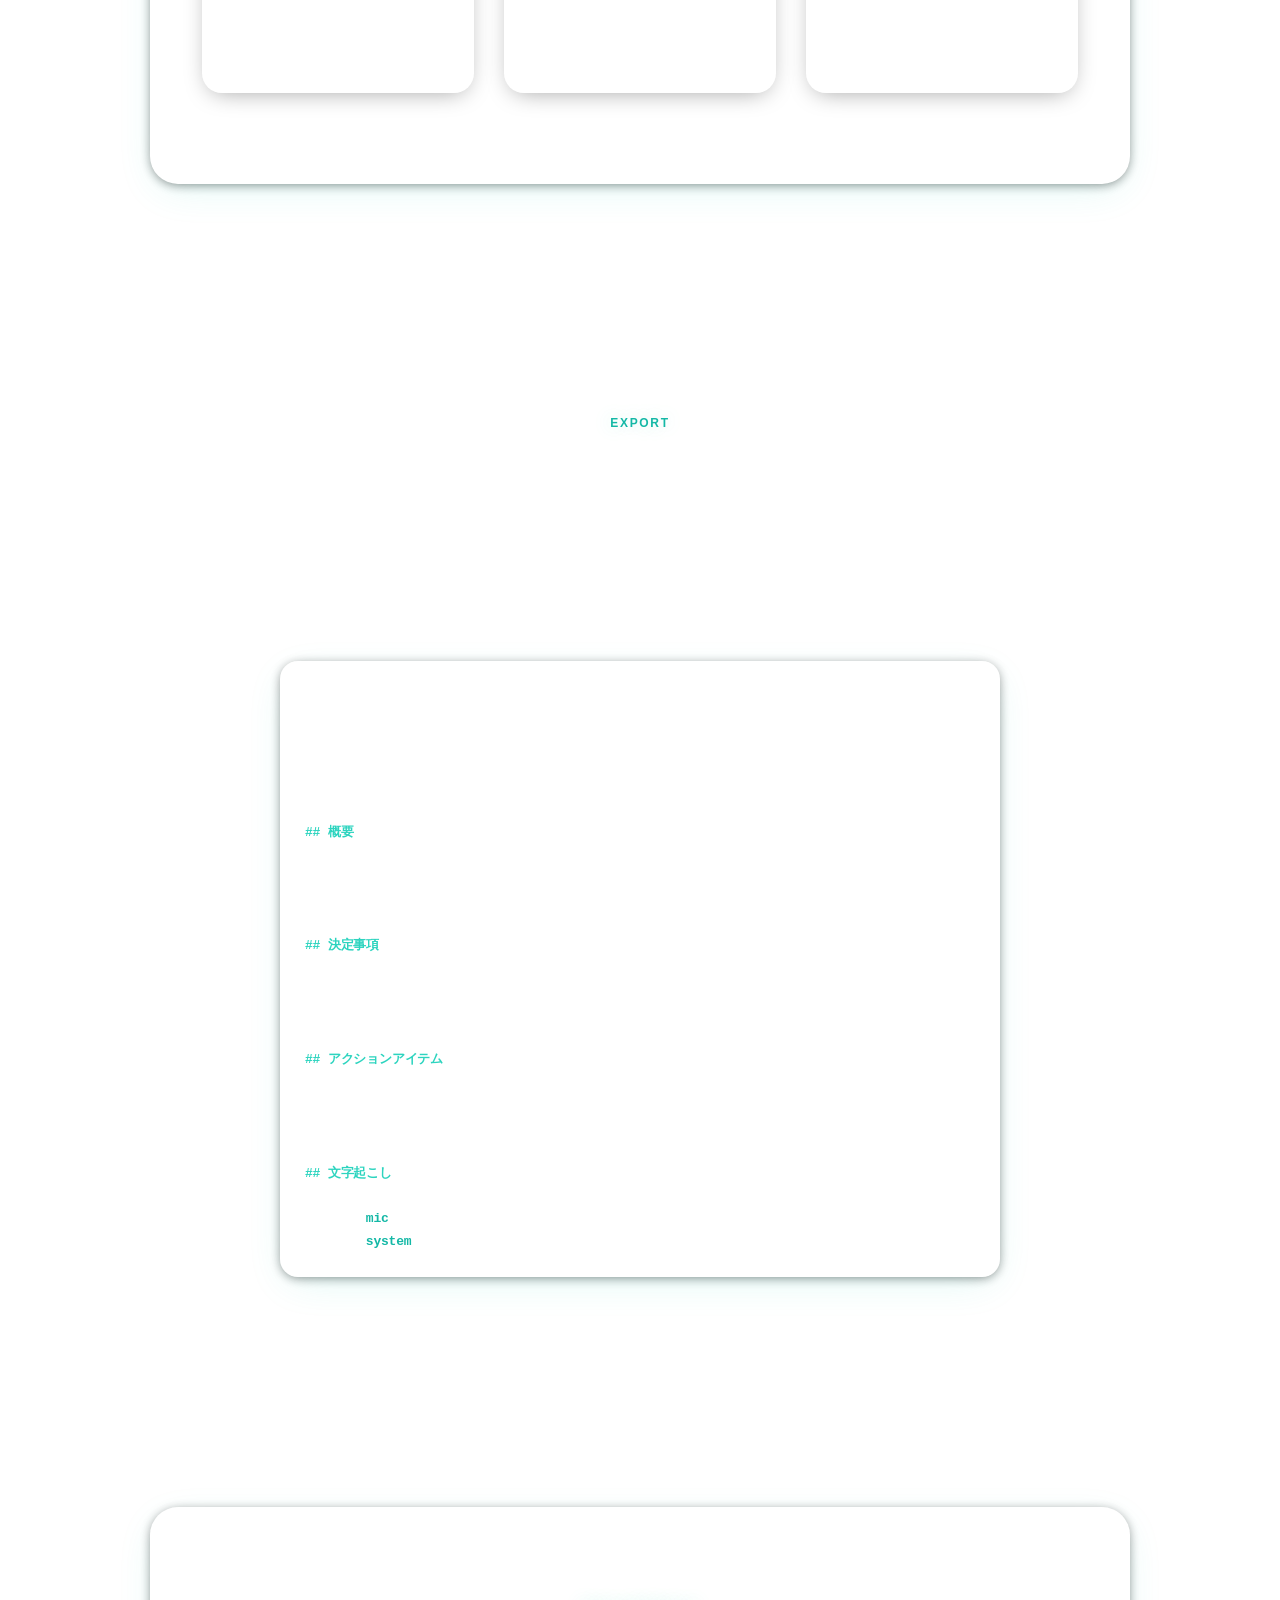
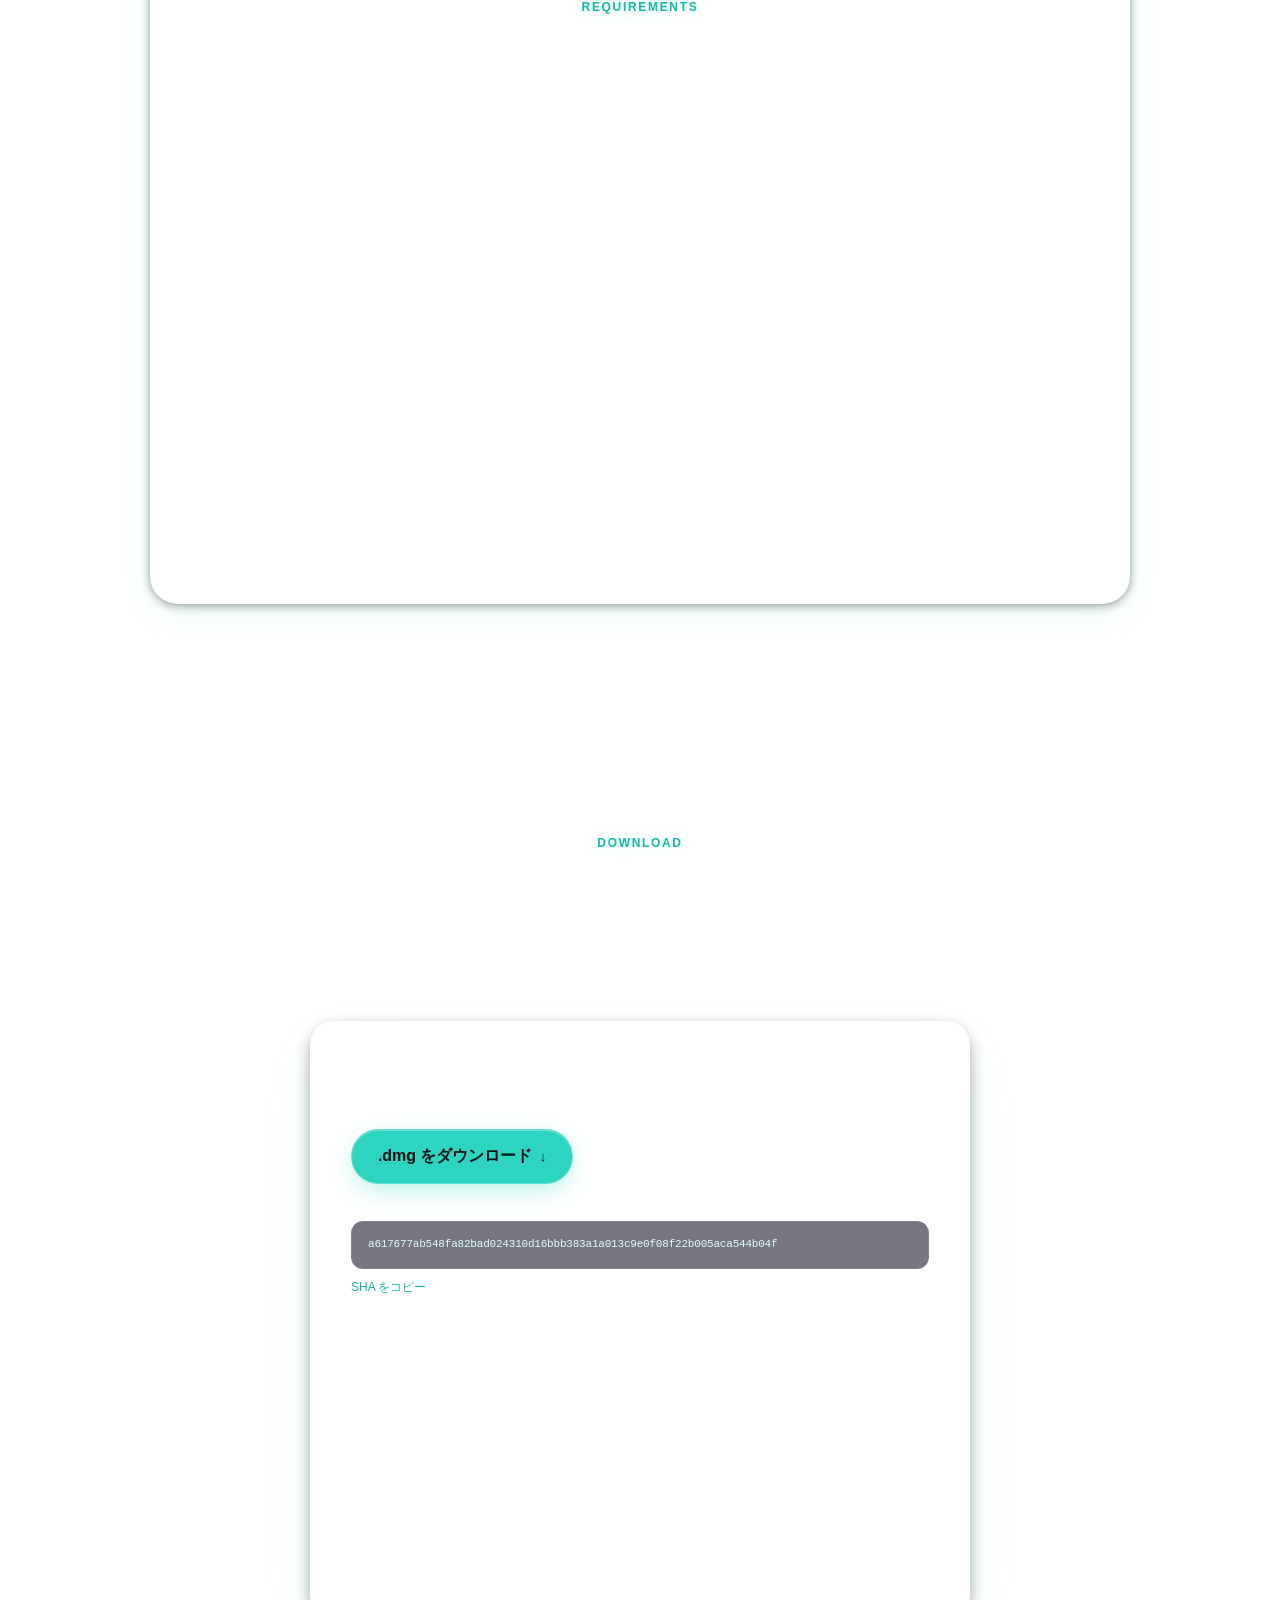
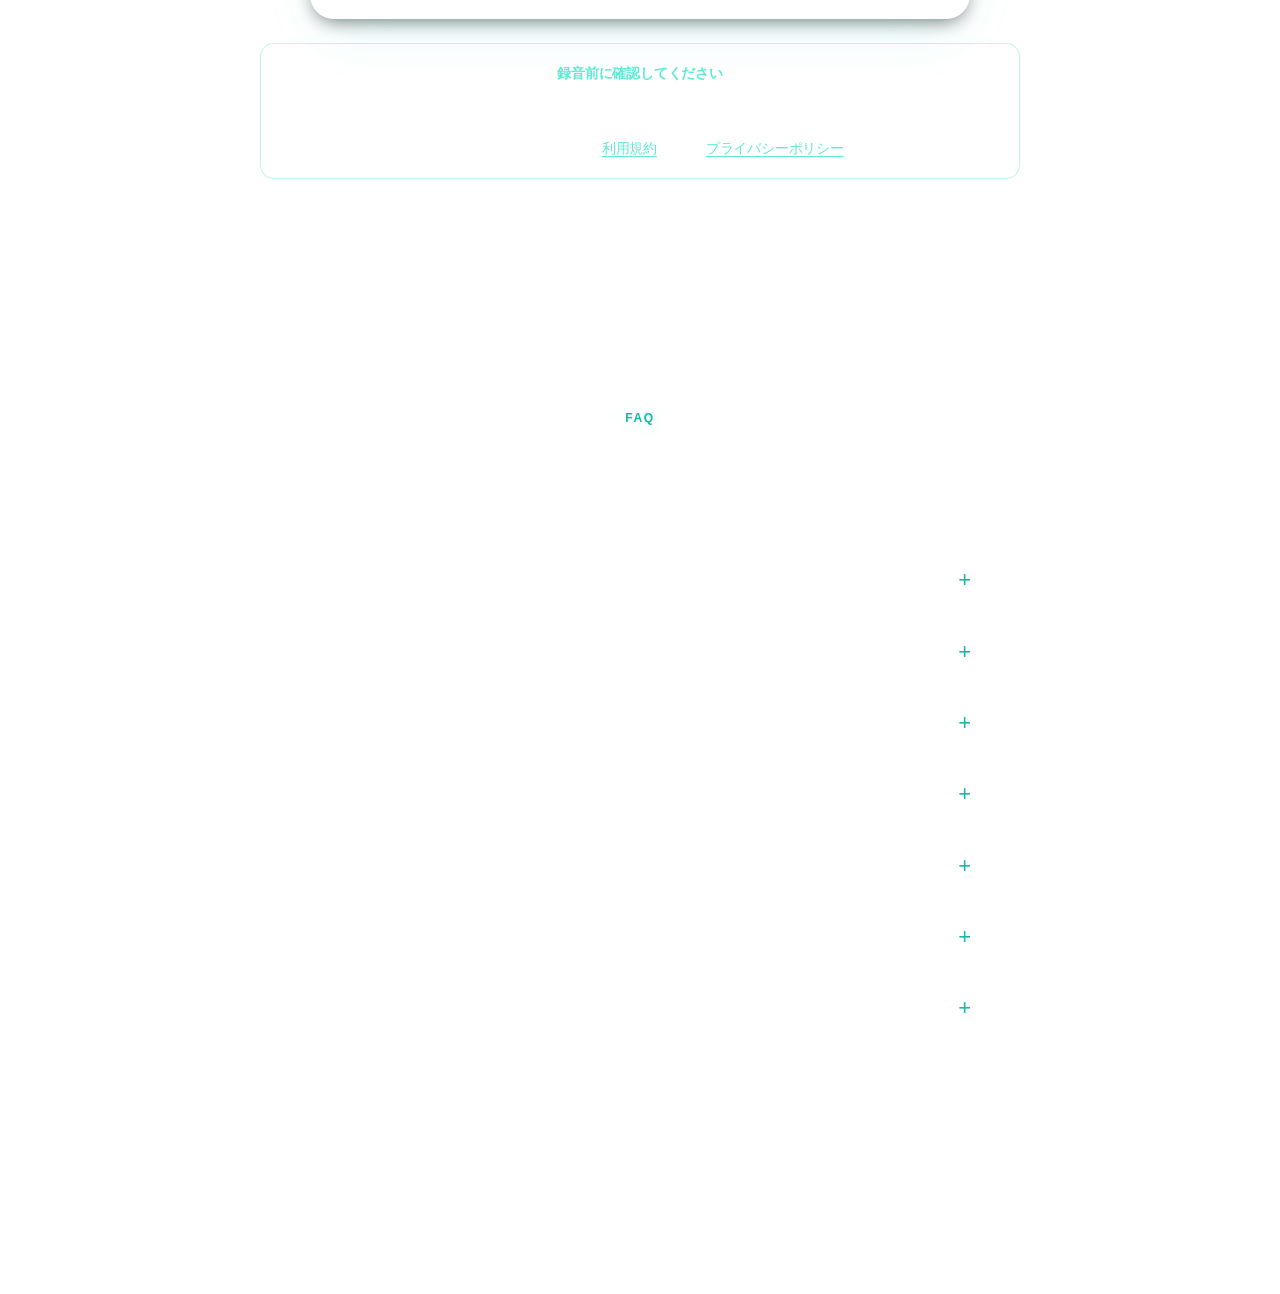
==== commit b1e168c8: "Release: v0.1.0 rebuild with recording title rename New DMG SHA-256: a617677ab548fa82bad024310d16bbb" ====
--- a/site/index.html
+++ b/site/index.html
@@ -270,7 +270,7 @@
       </div>
 
       <span class="download-hash-label">SHA-256</span>
-      <code class="download-hash" id="sha">58c8a02c366580641e77d8d34cc729fed84e825630366909762d196c5c6a3e6d</code>
+      <code class="download-hash" id="sha">a617677ab548fa82bad024310d16bbb383a1a013c9e0f08f22b005aca544b04f</code>
       <button id="copy-sha" class="btn-copy">SHA をコピー</button>
 
       <code class="verify-cmd">shasum -a 256 ~/Downloads/localVoiceRec-0.1.0.dmg</code>
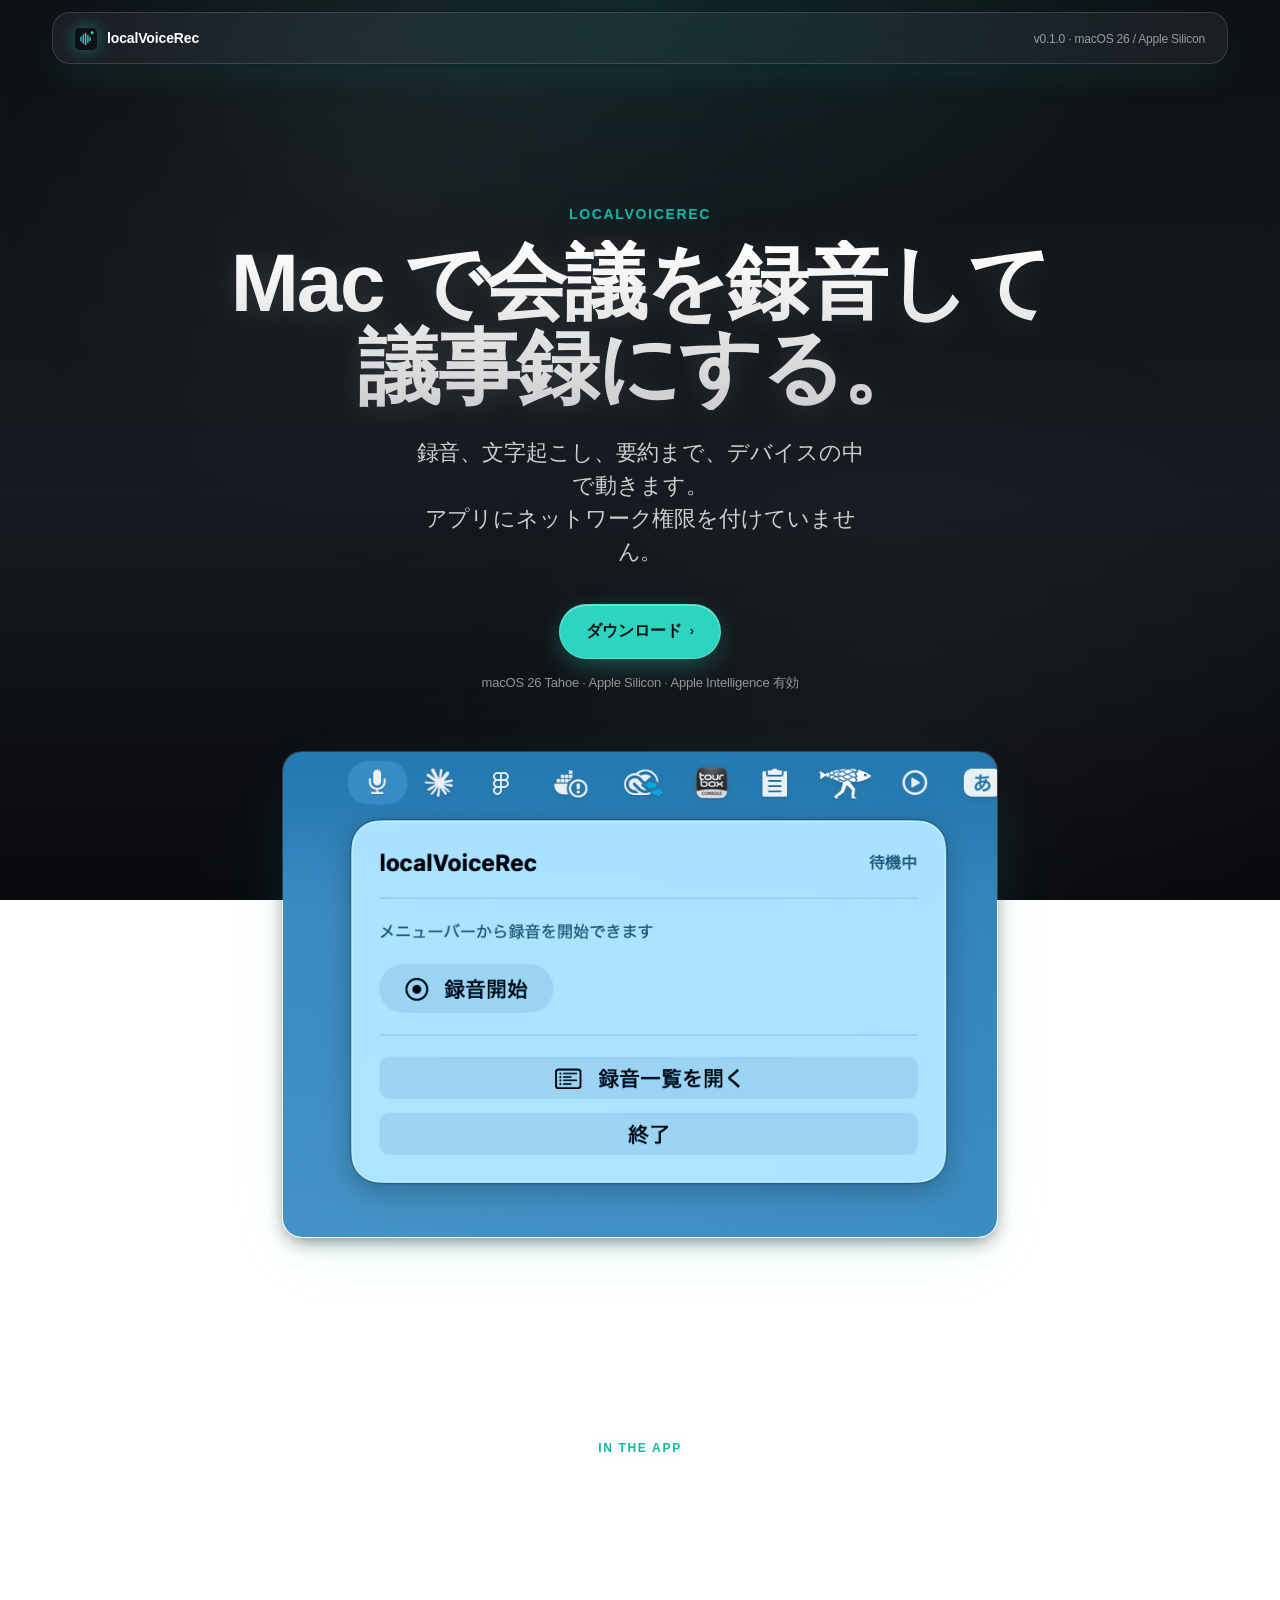
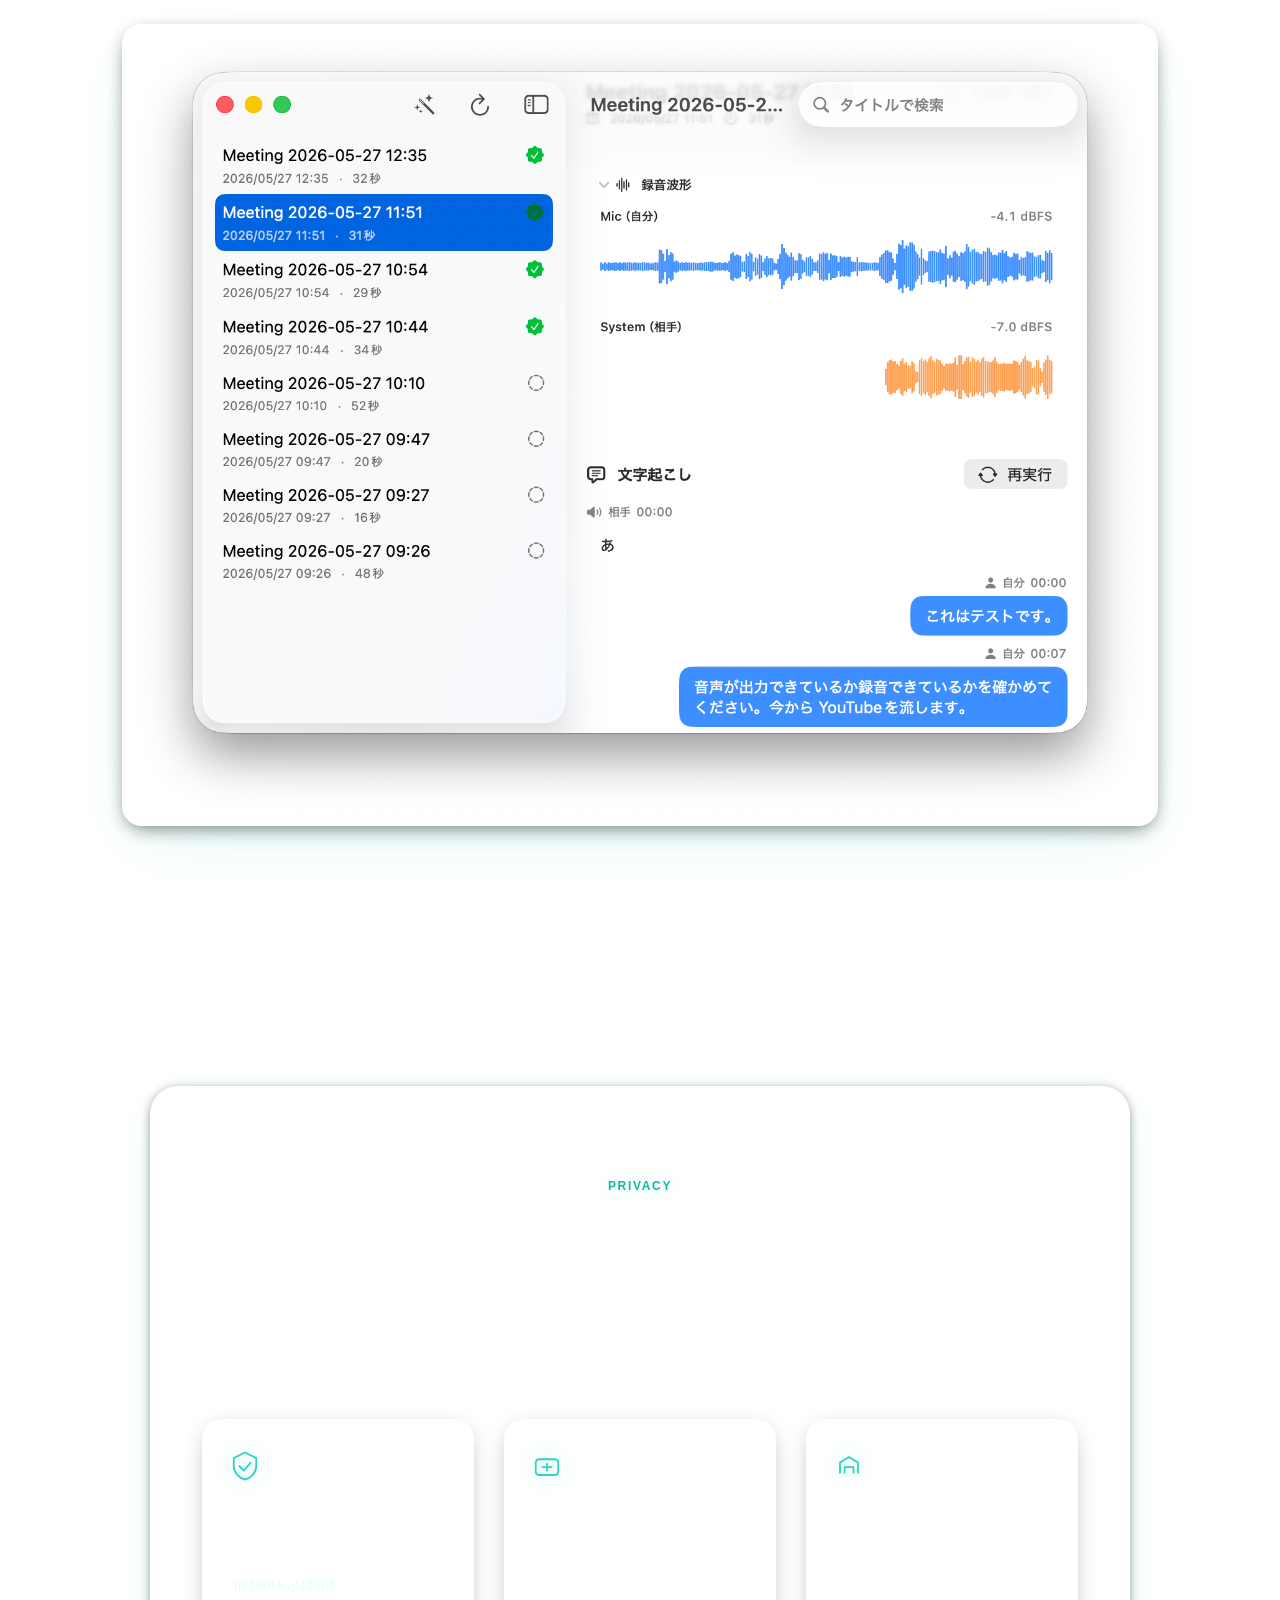
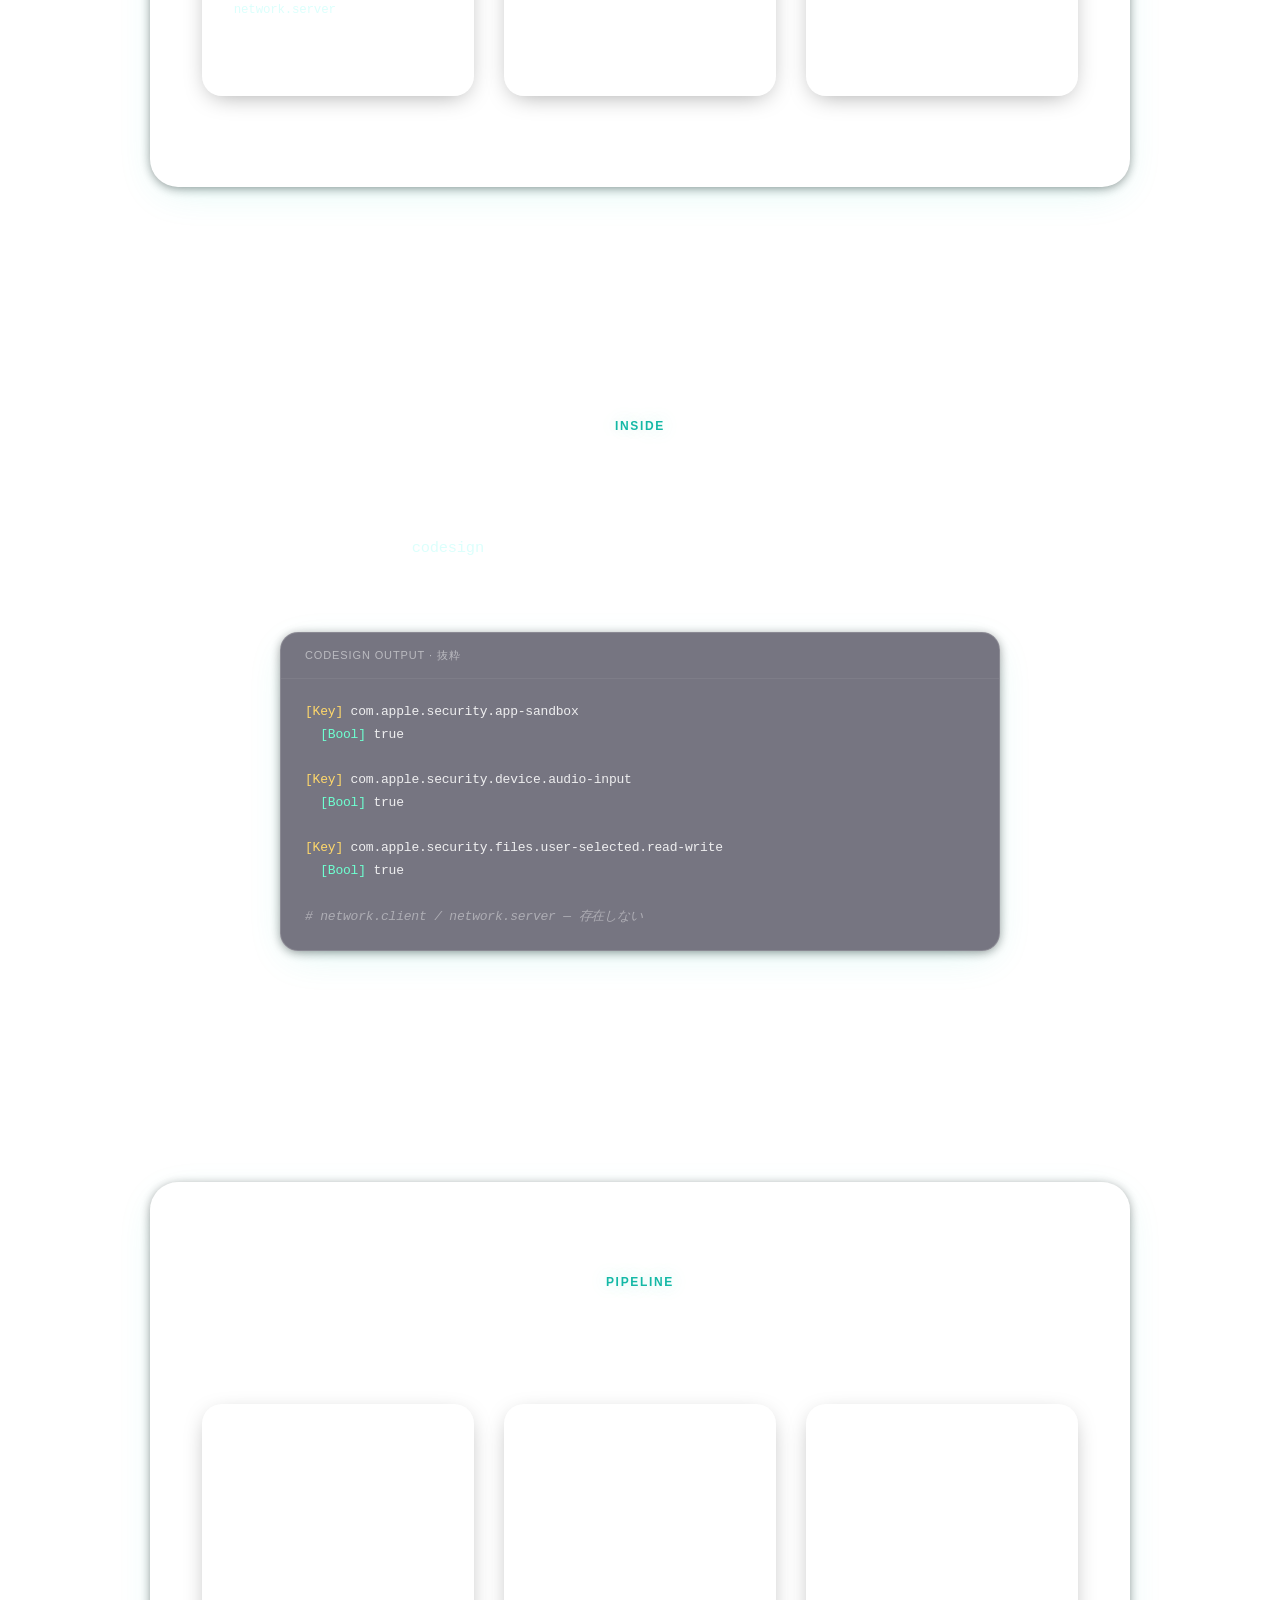
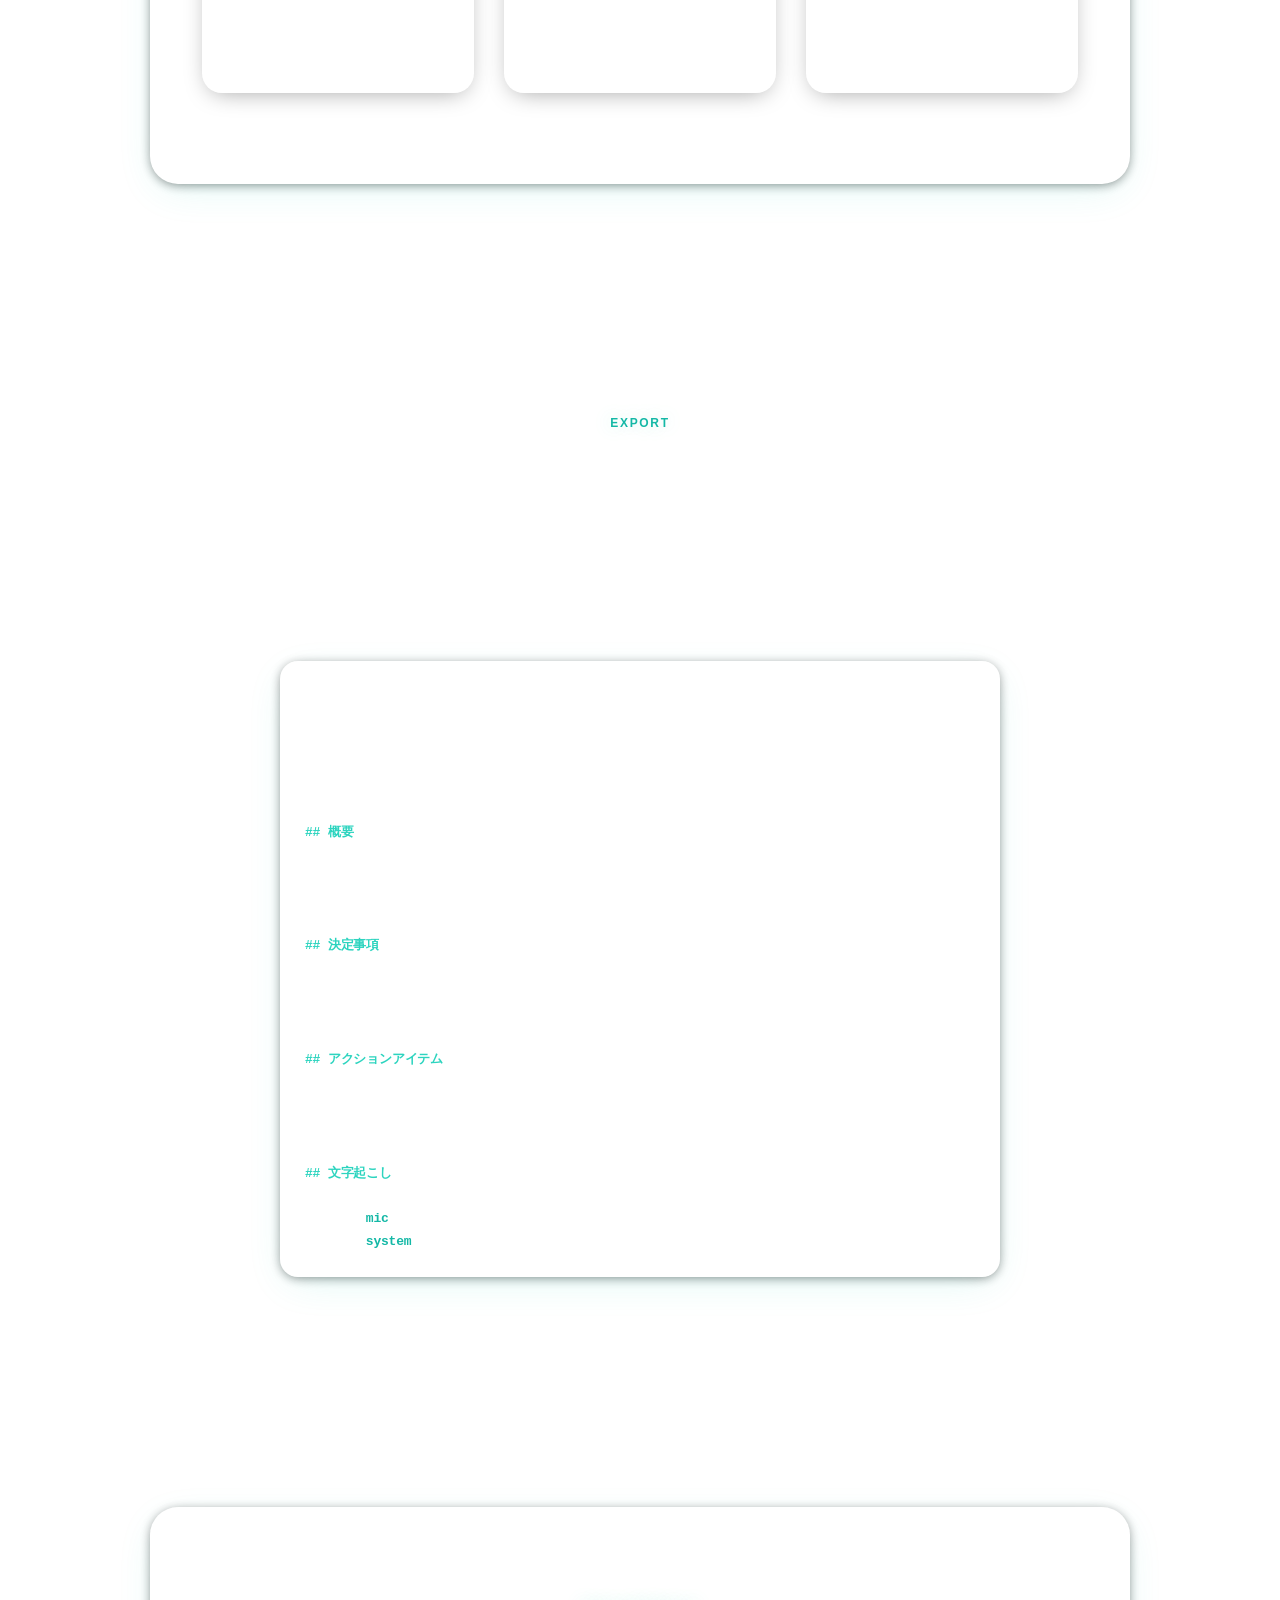
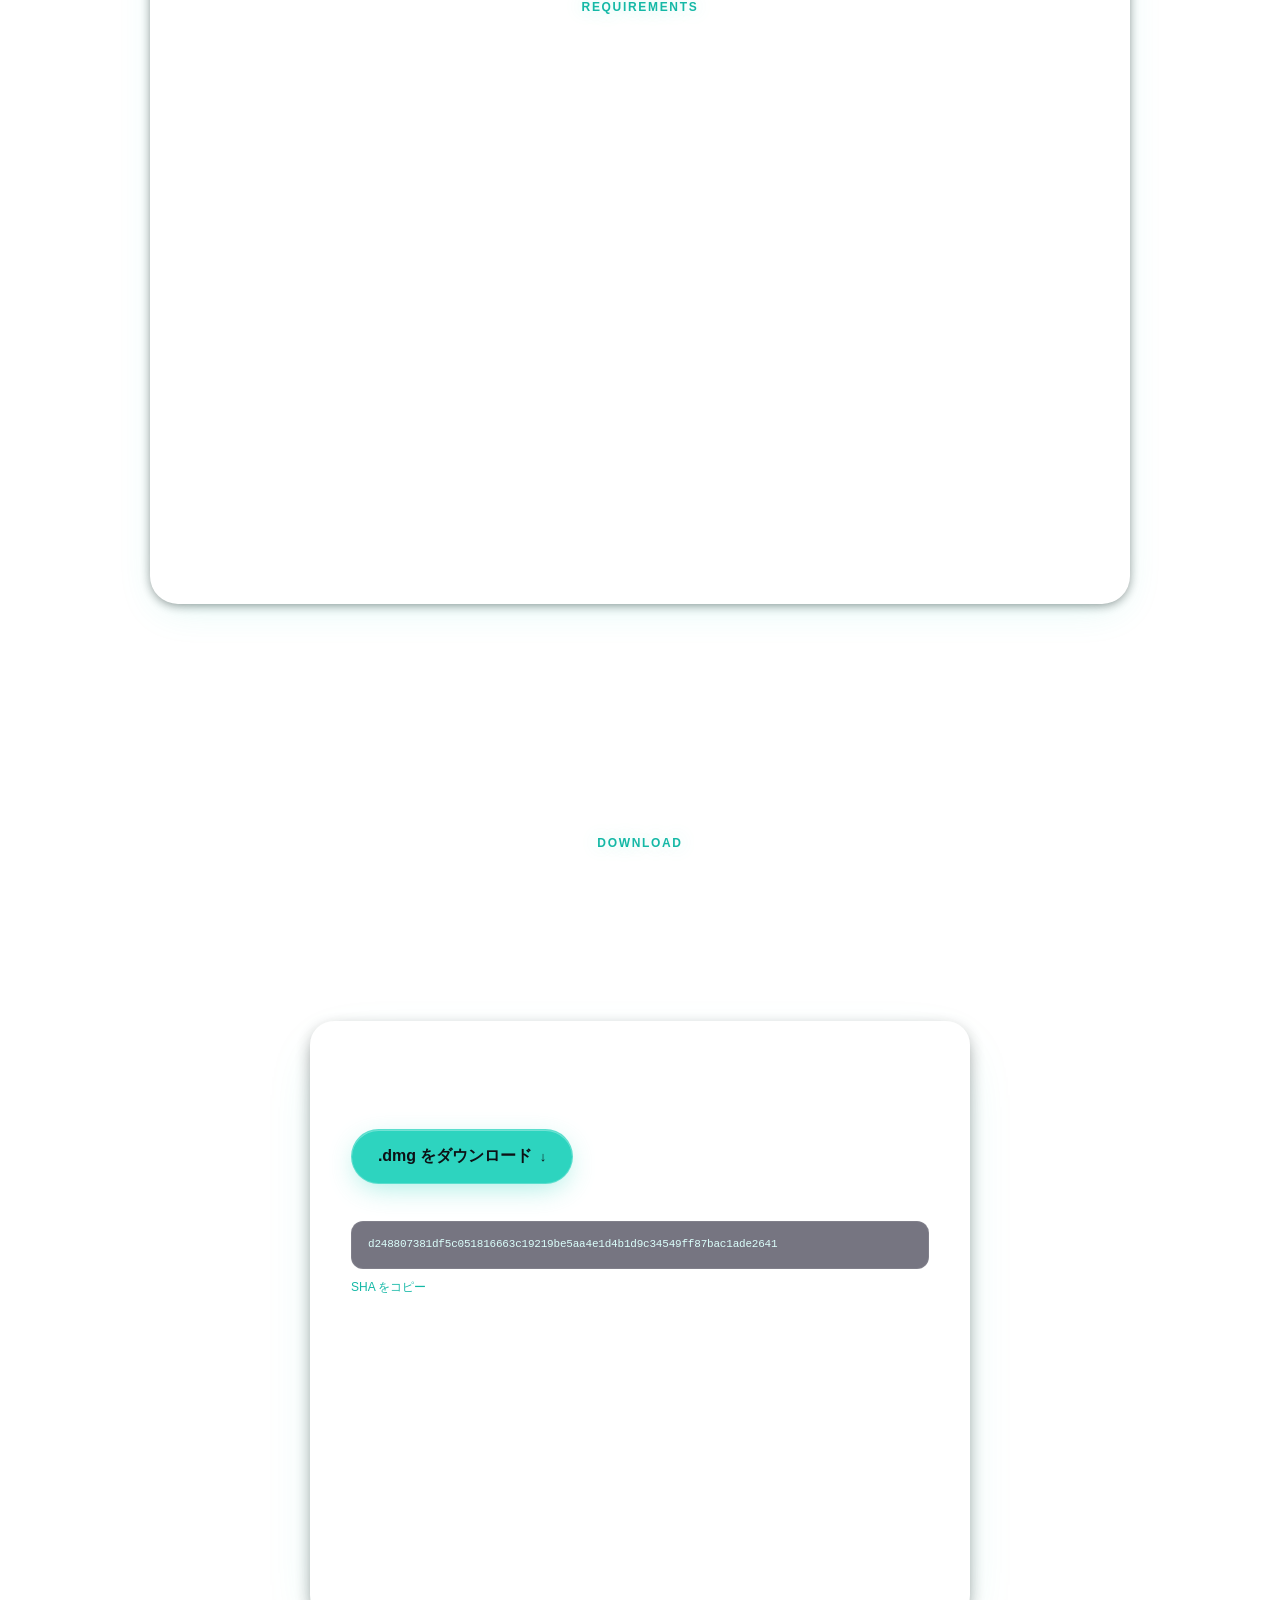
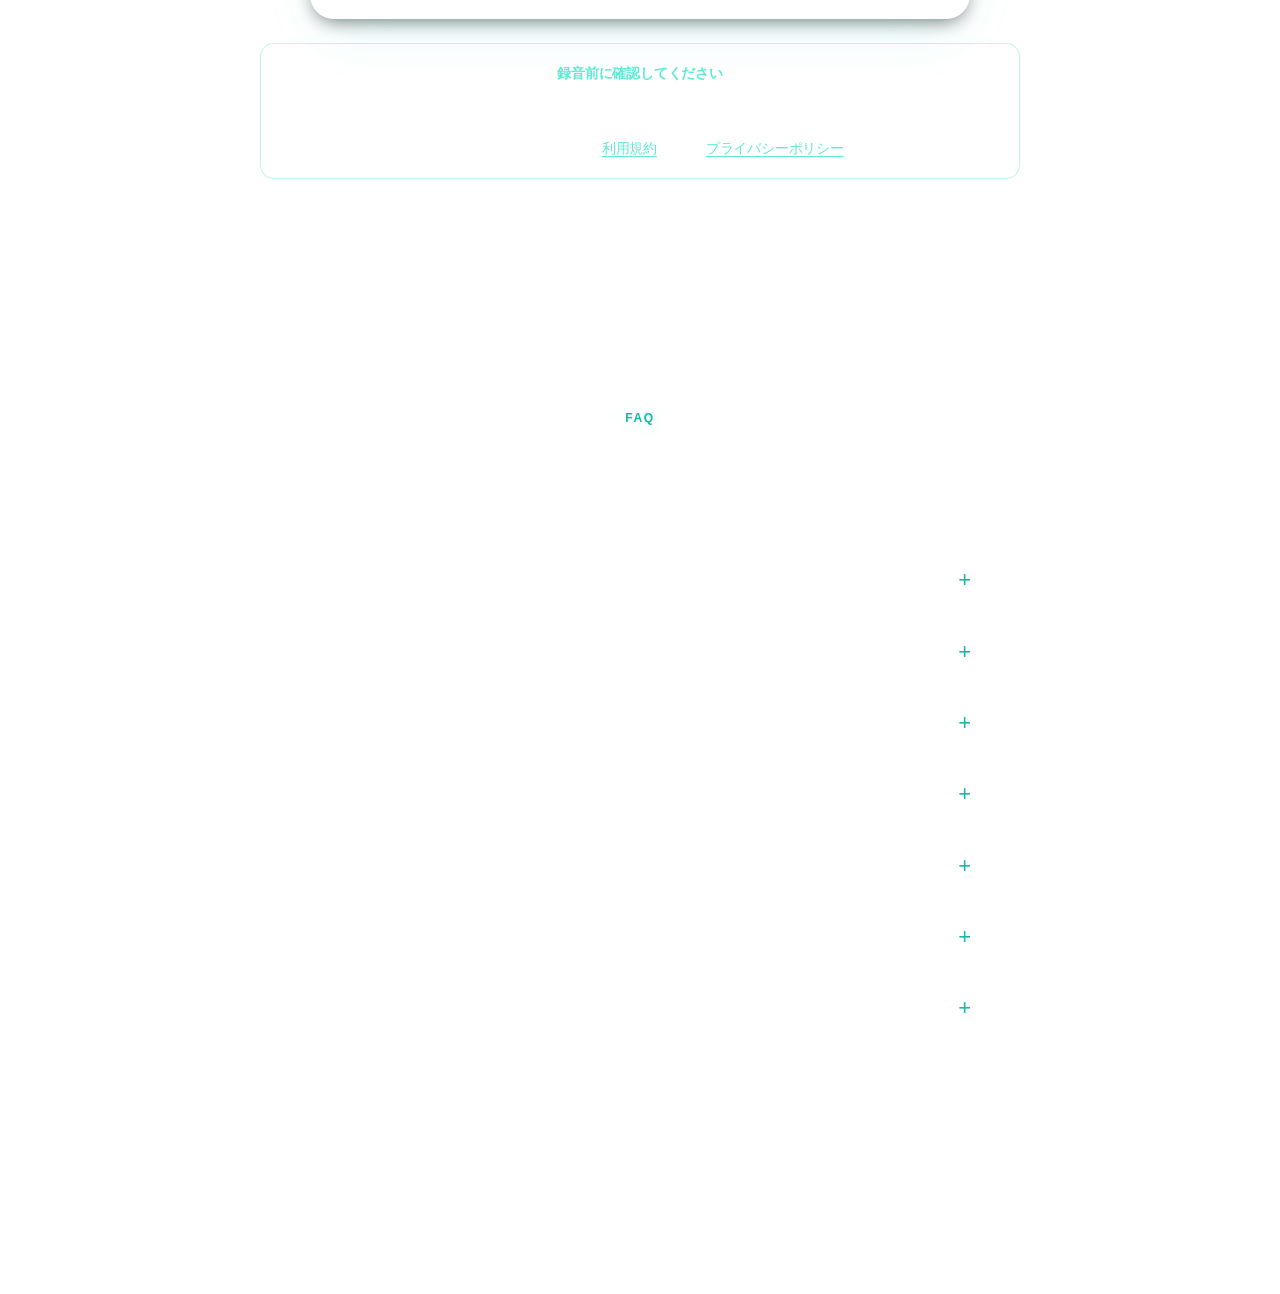
==== commit c529a9f7: "Release: v0.1.0 rebuild with working file save dialog New DMG SHA-256: d248807381df5c051816663c19219" ====
--- a/site/index.html
+++ b/site/index.html
@@ -270,7 +270,7 @@
       </div>
 
       <span class="download-hash-label">SHA-256</span>
-      <code class="download-hash" id="sha">a617677ab548fa82bad024310d16bbb383a1a013c9e0f08f22b005aca544b04f</code>
+      <code class="download-hash" id="sha">d248807381df5c051816663c19219be5aa4e1d4b1d9c34549ff87bac1ade2641</code>
       <button id="copy-sha" class="btn-copy">SHA をコピー</button>
 
       <code class="verify-cmd">shasum -a 256 ~/Downloads/localVoiceRec-0.1.0.dmg</code>
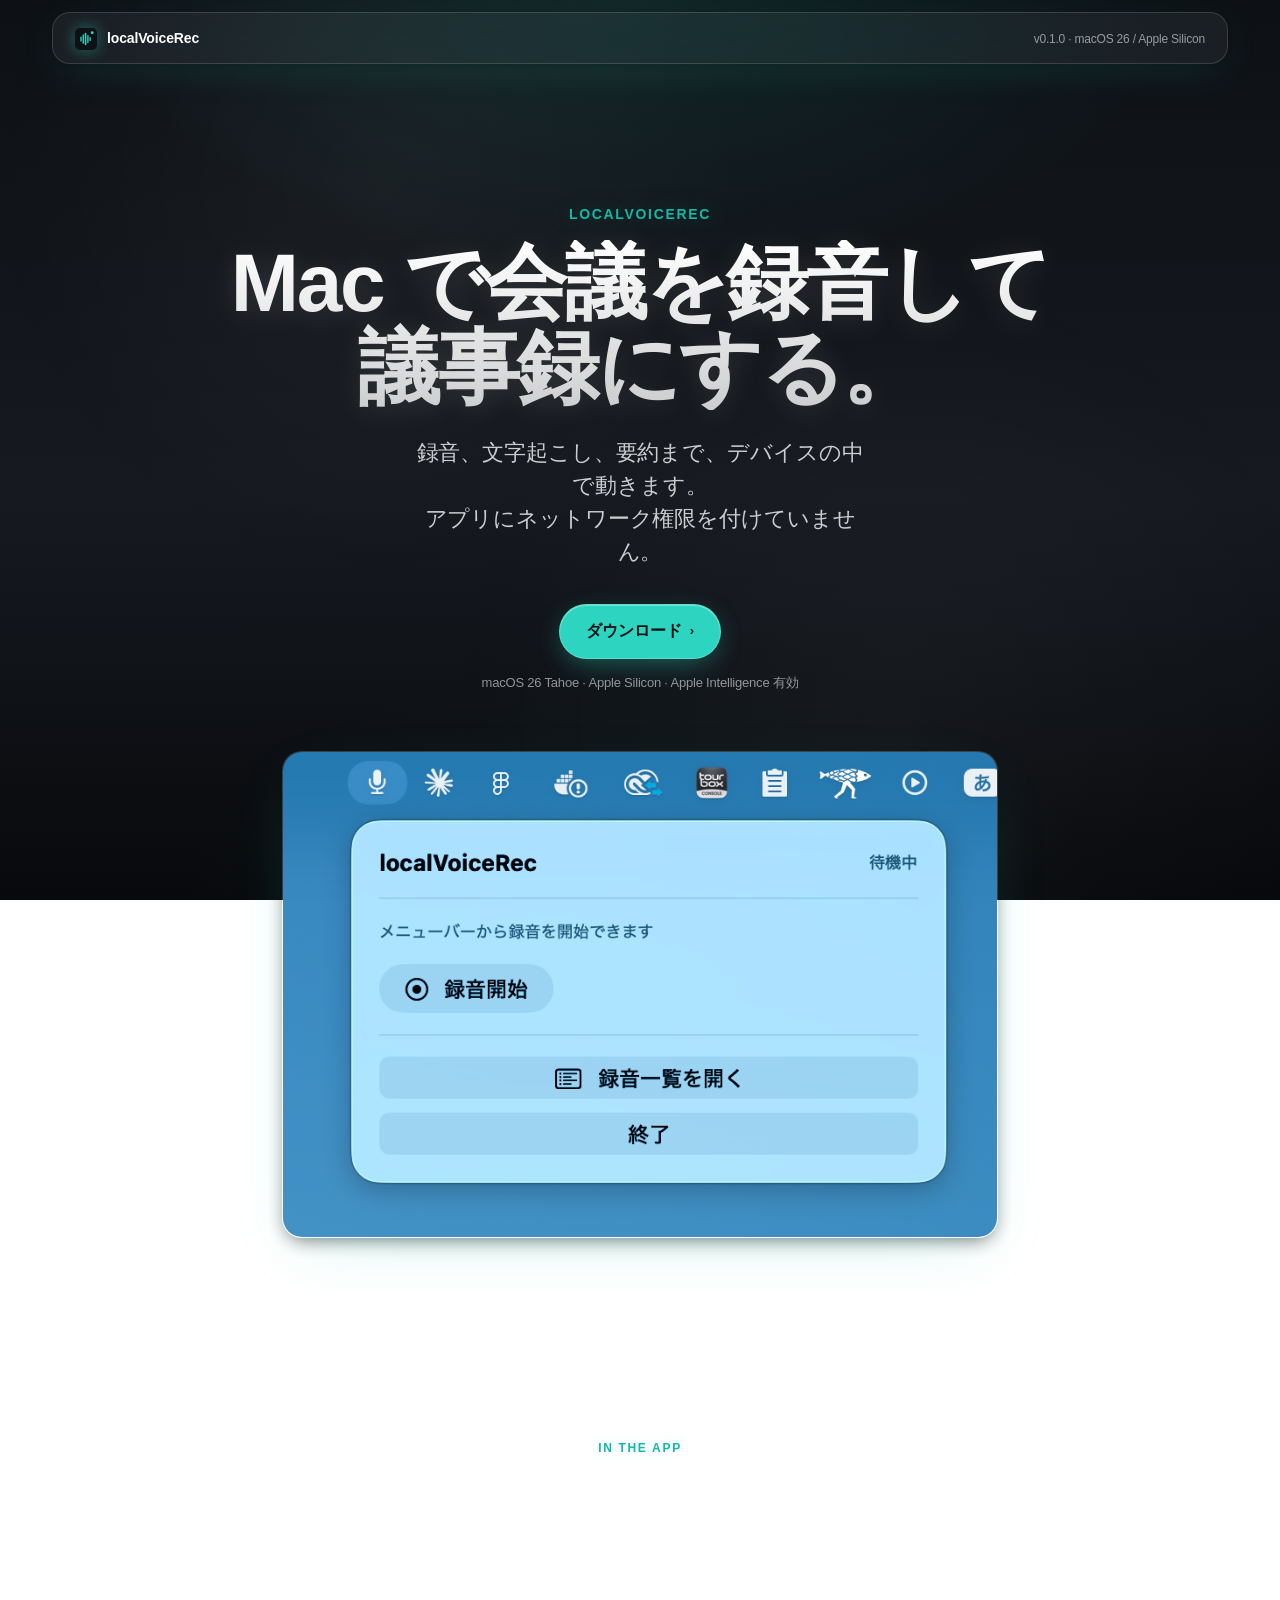
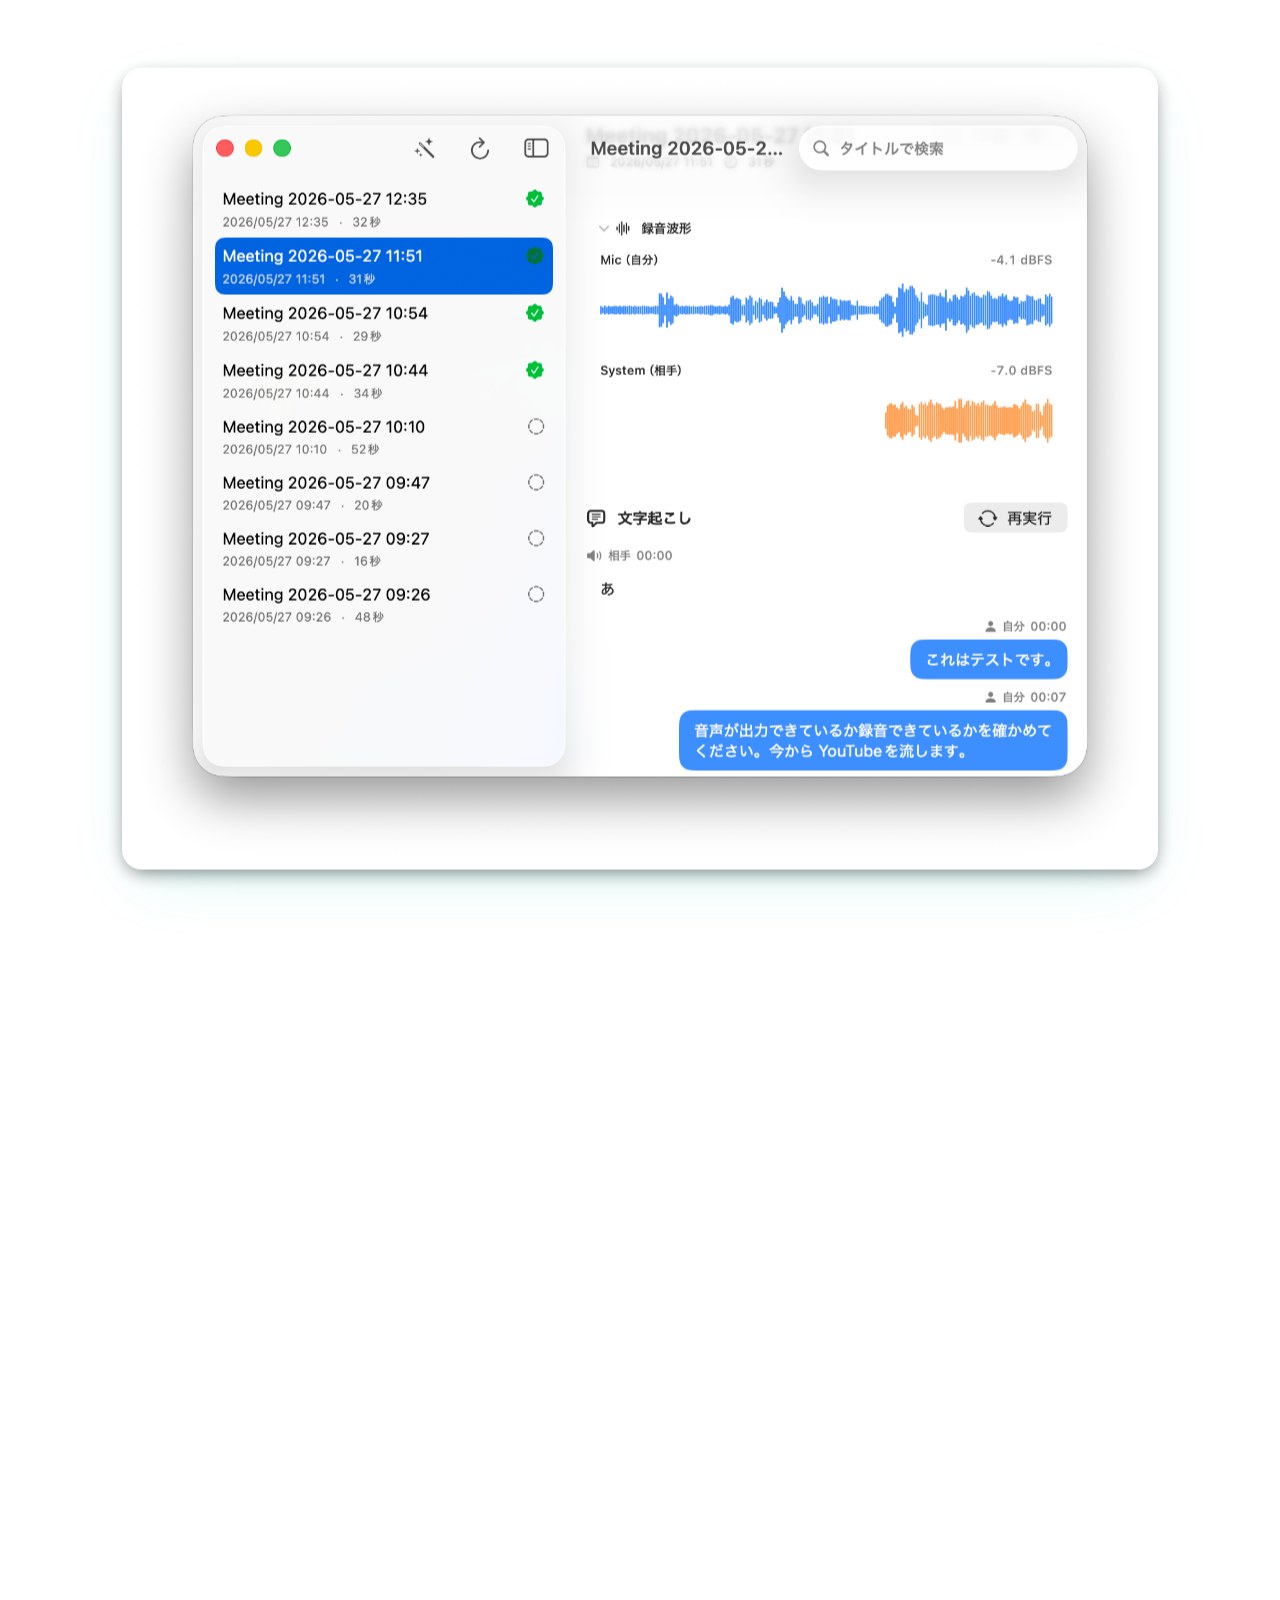
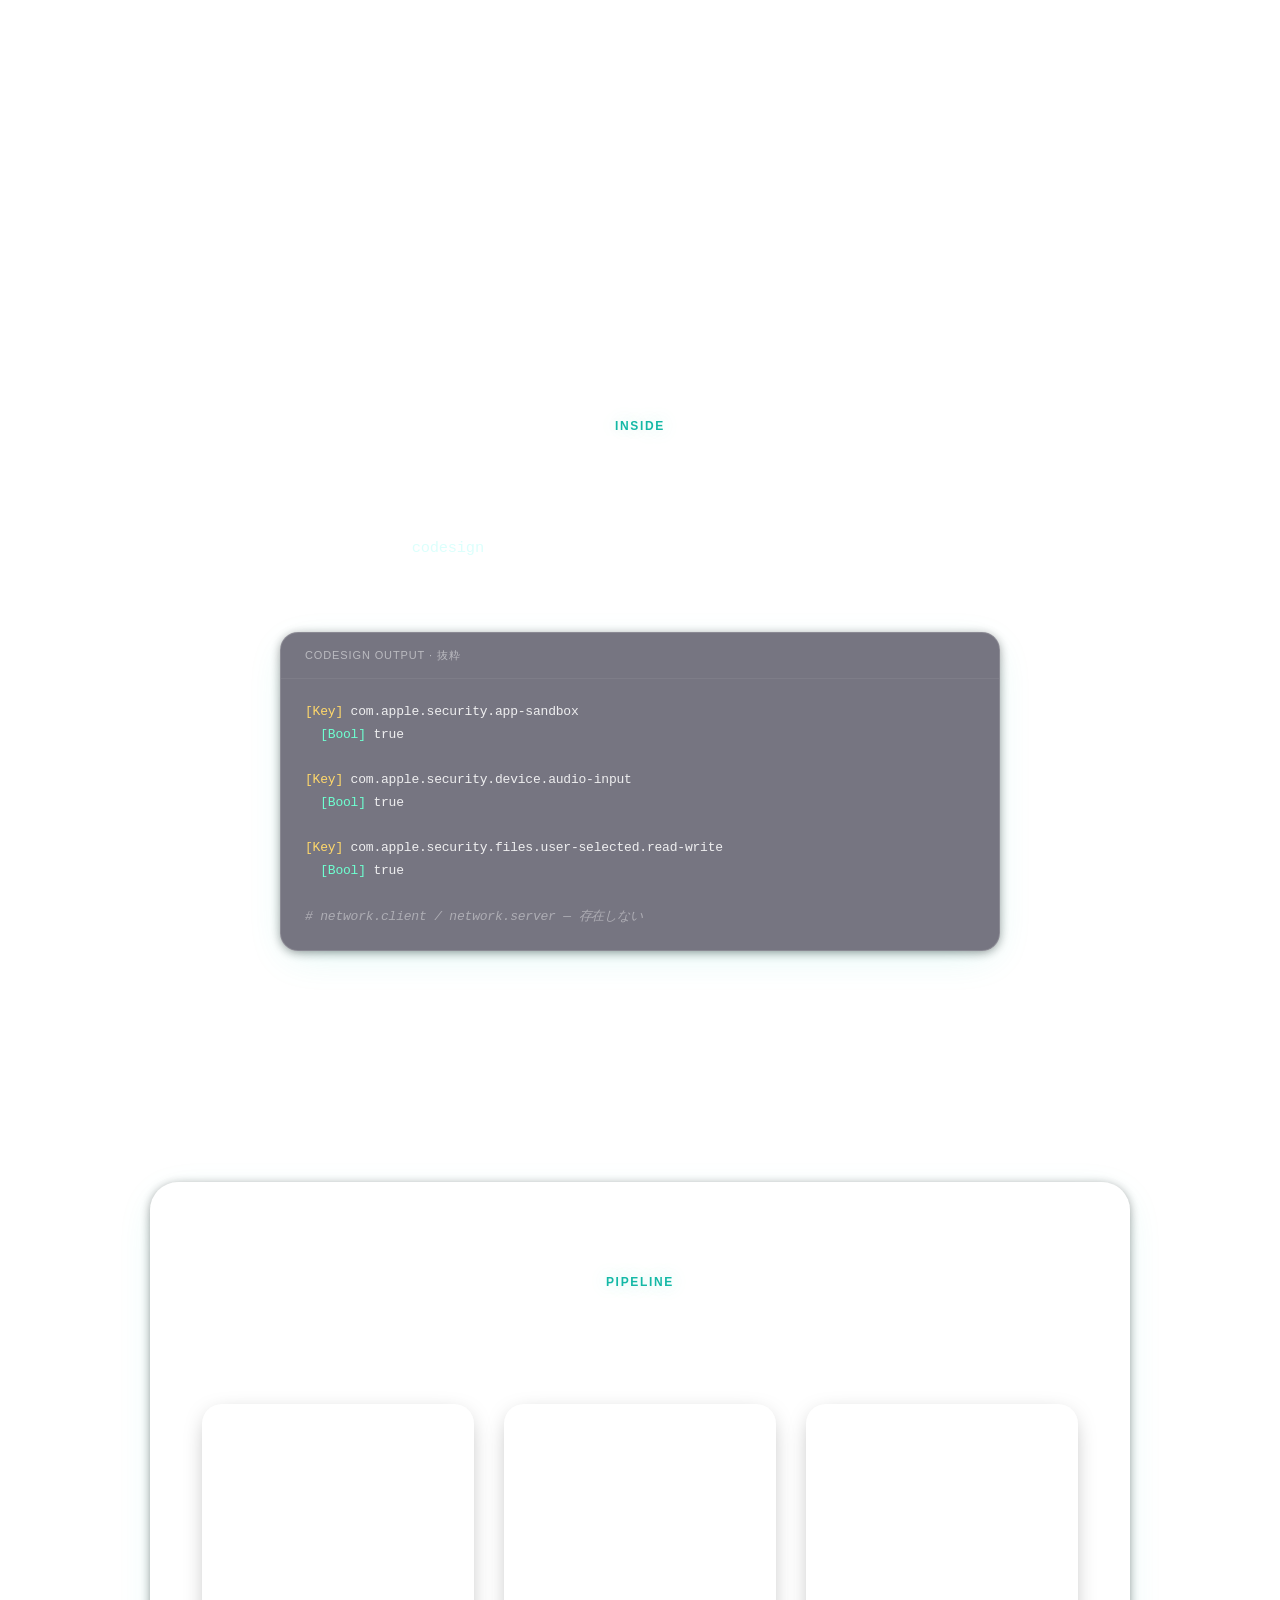
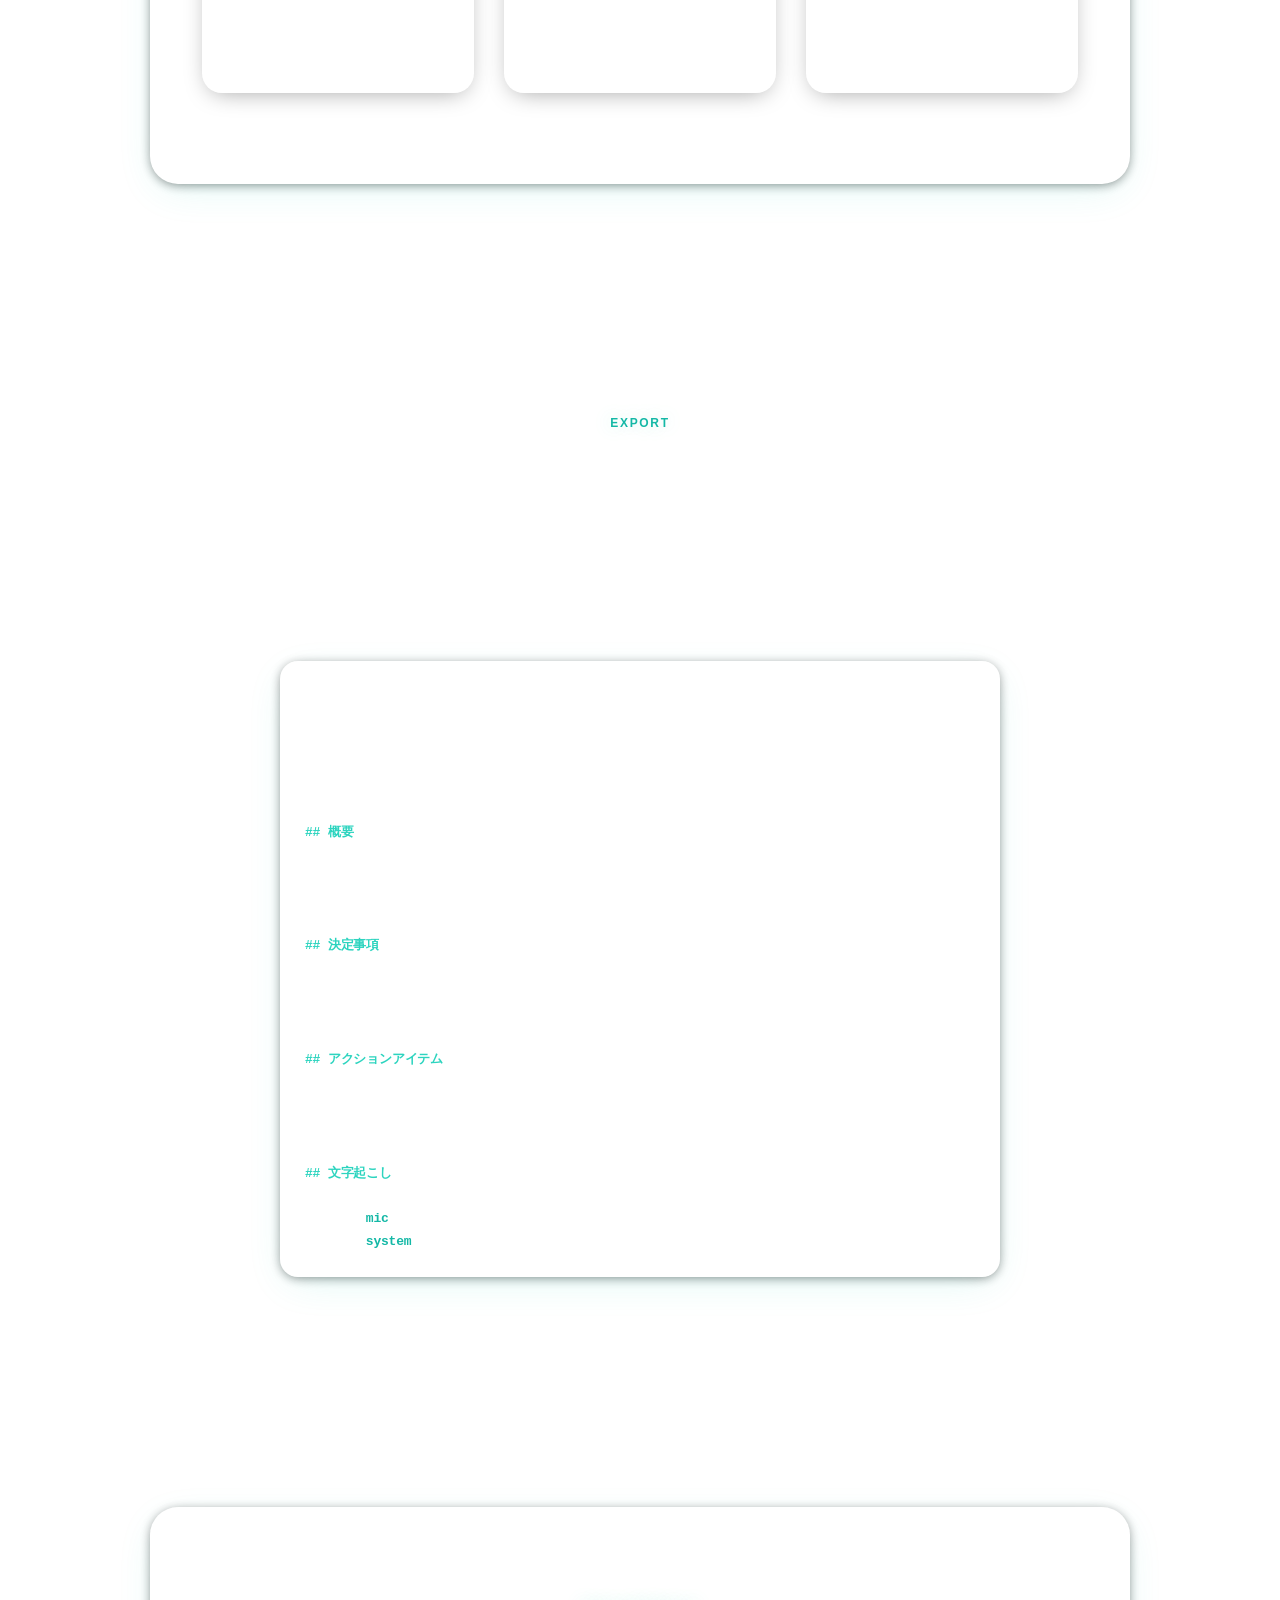
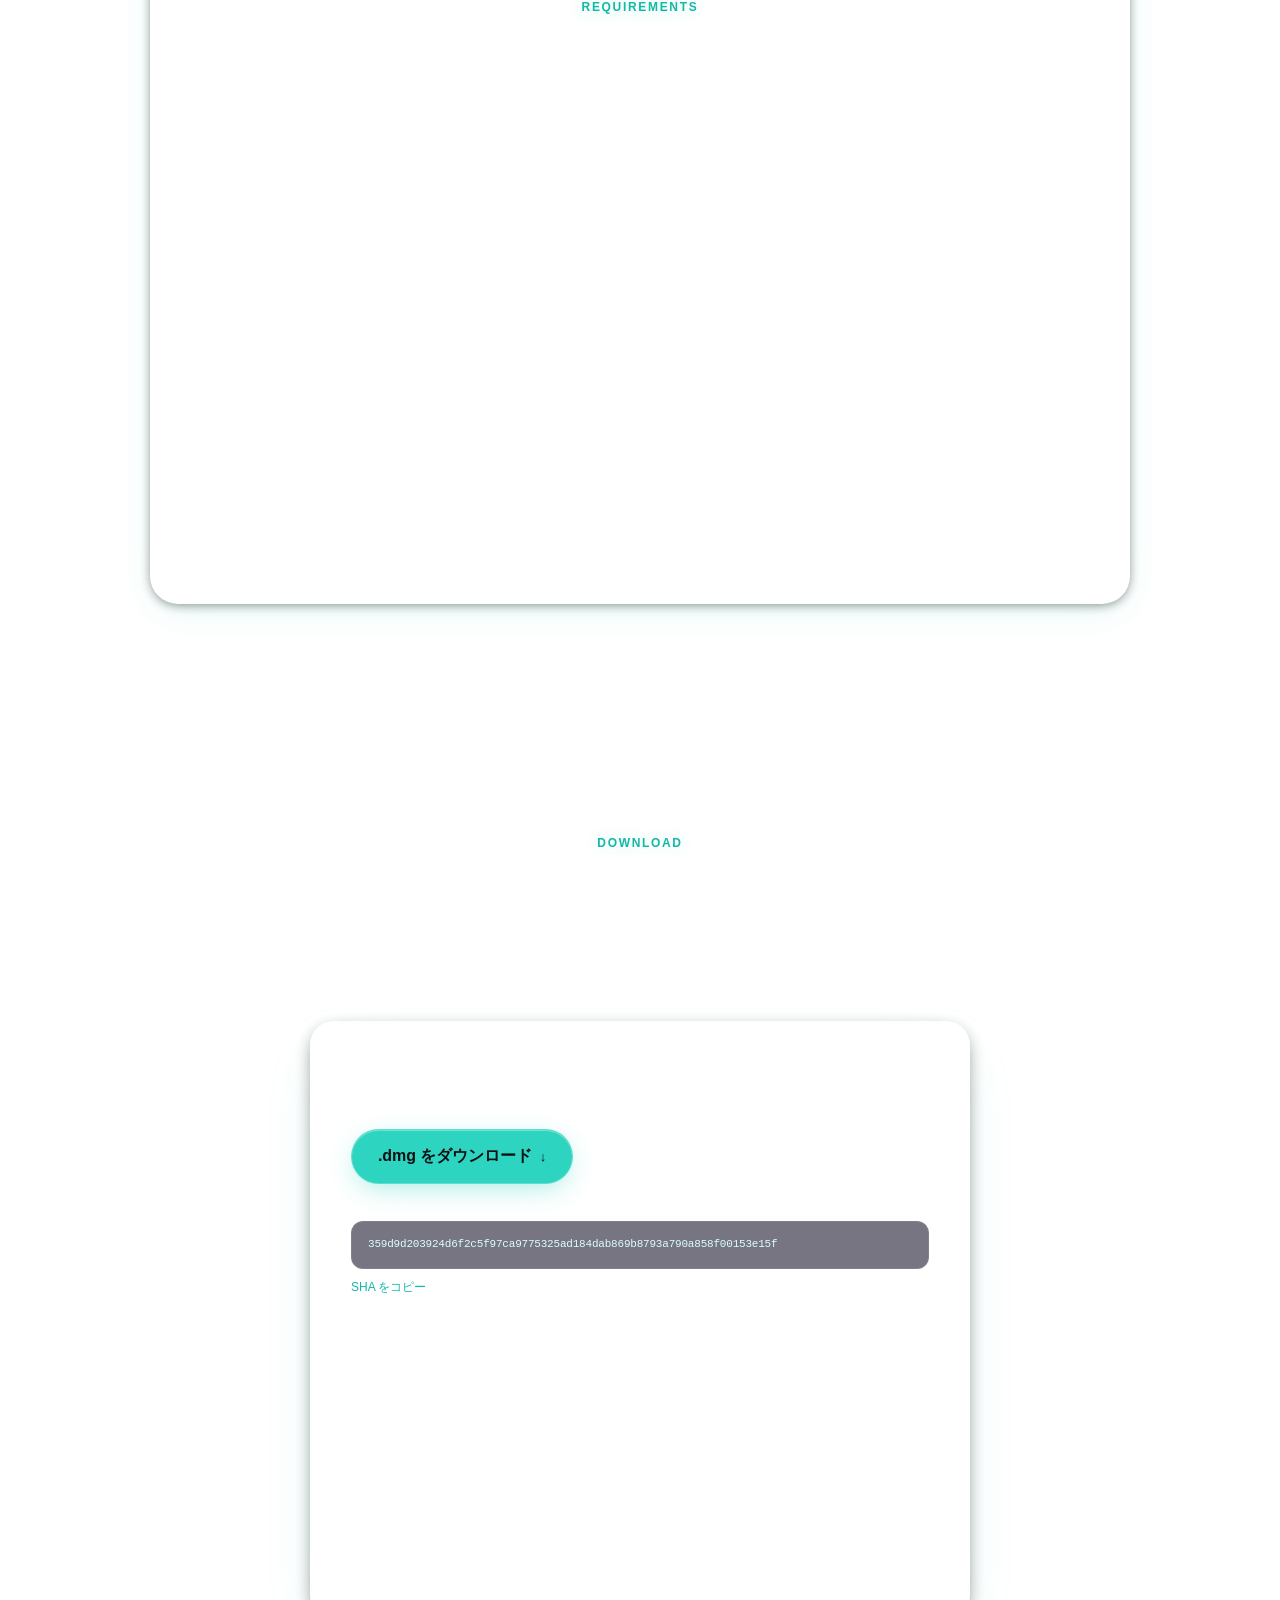
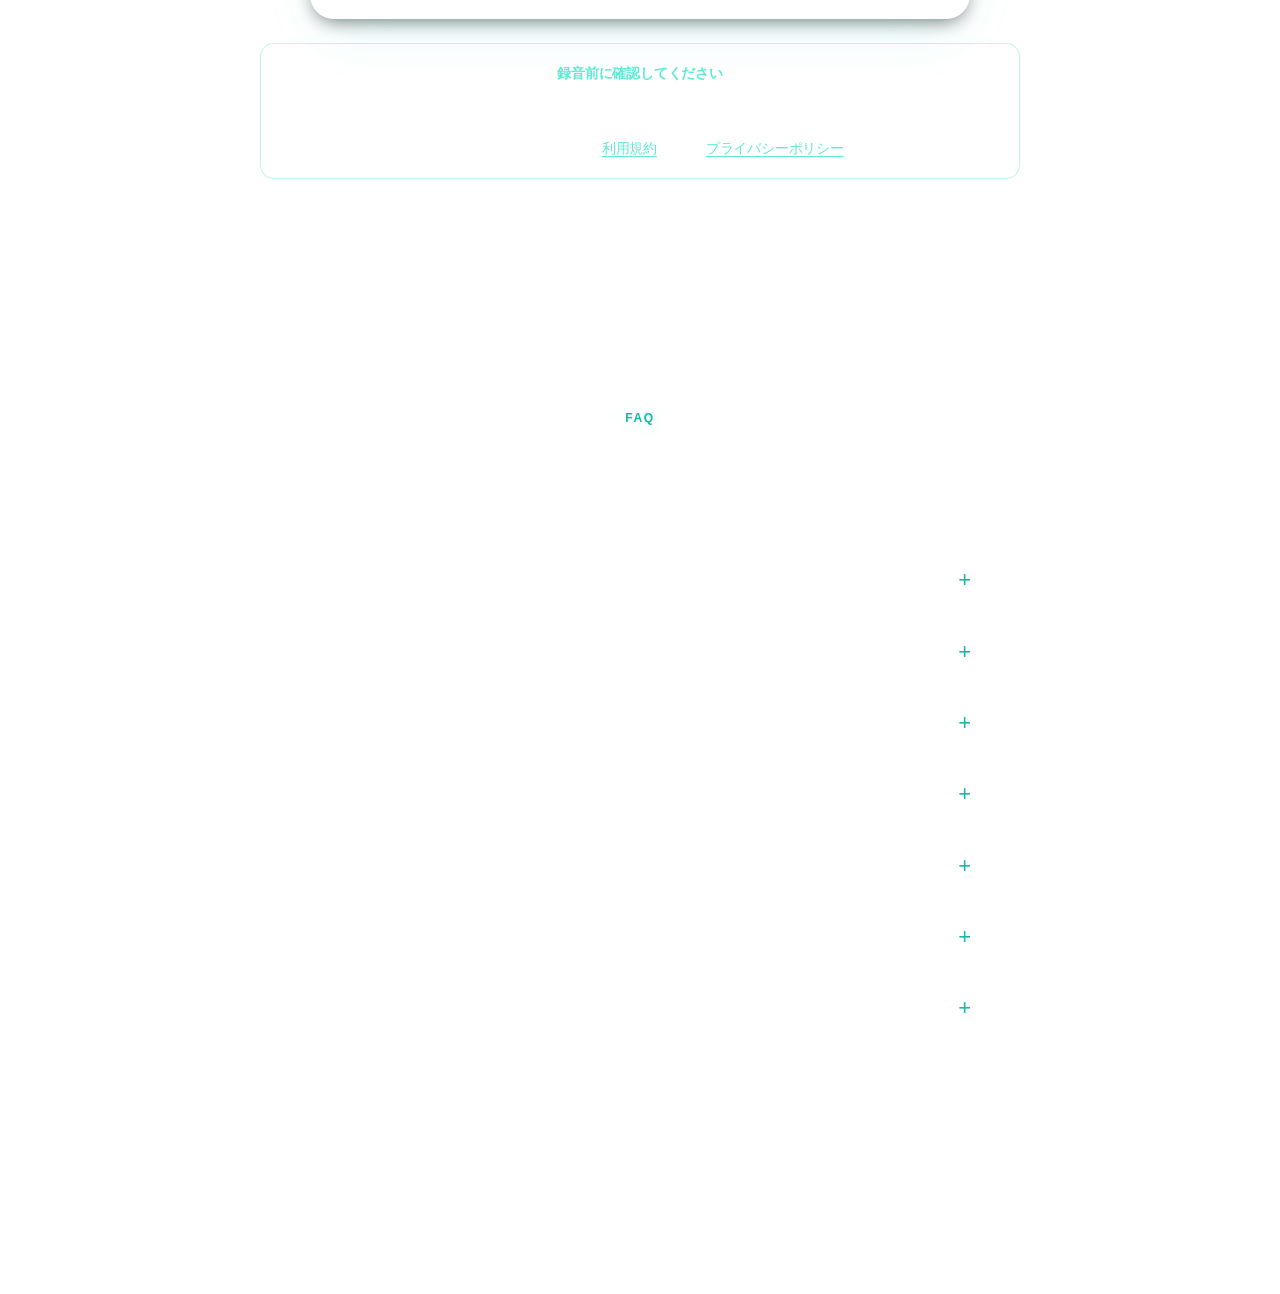
==== commit a3ed1bf5: "Release: v0.1.0 rebuild with tabbed transcript/summary detail view New DMG SHA-256: 359d9d203924d6f2" ====
--- a/site/index.html
+++ b/site/index.html
@@ -270,7 +270,7 @@
       </div>
 
       <span class="download-hash-label">SHA-256</span>
-      <code class="download-hash" id="sha">d248807381df5c051816663c19219be5aa4e1d4b1d9c34549ff87bac1ade2641</code>
+      <code class="download-hash" id="sha">359d9d203924d6f2c5f97ca9775325ad184dab869b8793a790a858f00153e15f</code>
       <button id="copy-sha" class="btn-copy">SHA をコピー</button>
 
       <code class="verify-cmd">shasum -a 256 ~/Downloads/localVoiceRec-0.1.0.dmg</code>
